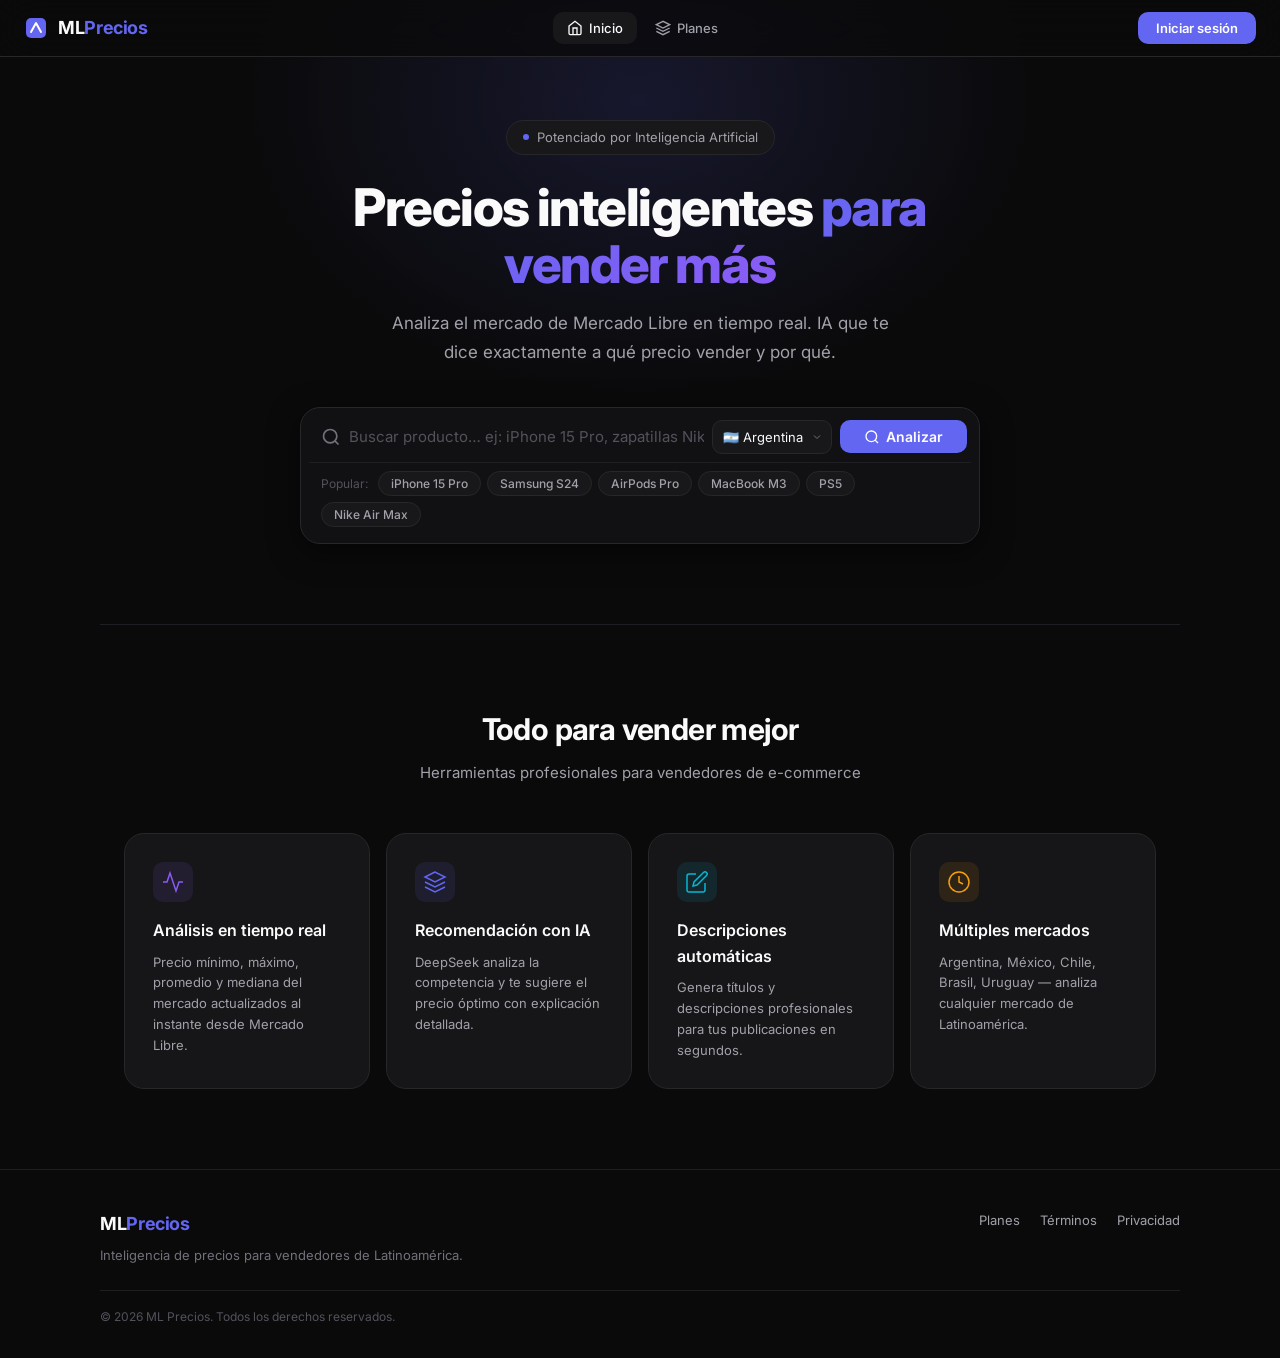
==== index.html @ f0576c96 "feat: copy description button" ====
<!DOCTYPE html>
<html lang="es">
<head>
<meta charset="UTF-8">
<meta name="viewport" content="width=device-width, initial-scale=1.0, viewport-fit=cover">
<meta name="theme-color" content="#6366f1">
<meta name="apple-mobile-web-app-capable" content="yes">
<meta name="apple-mobile-web-app-status-bar-style" content="black-translucent">
<meta name="apple-mobile-web-app-title" content="ML Precios">
<link rel="manifest" href="/manifest.json">
<title>ML Precios — Inteligencia de Precios con IA</title>
<link rel="preconnect" href="https://fonts.googleapis.com">
<link rel="preconnect" href="https://fonts.gstatic.com" crossorigin>
<link href="https://fonts.googleapis.com/css2?family=Inter:wght@300;400;500;600;700;800;900&family=JetBrains+Mono:wght@400;500;600&display=swap" rel="stylesheet">
<link rel="stylesheet" href="style.css?v=1784958420">
</head>
<body>

<!-- ========== NAVIGATION ========== -->
<nav class="nav" id="nav">
  <div class="nav-inner">
    <div class="nav-brand">
      <svg class="brand-icon" width="24" height="24" viewBox="0 0 24 24" fill="none">
        <rect x="2" y="2" width="20" height="20" rx="5" fill="url(#brandGrad)"/>
        <path d="M7 16L12 7L17 16" stroke="white" stroke-width="2" stroke-linecap="round" stroke-linejoin="round"/>
        <defs><linearGradient id="brandGrad" x1="0" y1="0" x2="24" y2="24"><stop stop-color="#6366f1"/><stop offset="1" stop-color="#8b5cf6"/></linearGradient></defs>
      </svg>
      <span class="brand-text">ML<span class="brand-accent">Precios</span></span>
    </div>
    <div class="nav-center">
      <a href="#" class="nav-link active" data-page="home">
        <svg width="16" height="16" viewBox="0 0 24 24" fill="none" stroke="currentColor" stroke-width="2"><path d="M3 9l9-7 9 7v11a2 2 0 0 1-2 2H5a2 2 0 0 1-2-2z"/><polyline points="9 22 9 12 15 12 15 22"/></svg>
        Inicio
      </a>
      <a href="#" class="nav-link" data-page="pricing">
        <svg width="16" height="16" viewBox="0 0 24 24" fill="none" stroke="currentColor" stroke-width="2"><path d="M12 2L2 7l10 5 10-5-10-5z"/><path d="M2 17l10 5 10-5"/><path d="M2 12l10 5 10-5"/></svg>
        Planes
      </a>
      <a href="#" class="nav-link hidden" data-page="admin" id="adminNavLink">
        <svg width="16" height="16" viewBox="0 0 24 24" fill="none" stroke="currentColor" stroke-width="2"><circle cx="12" cy="12" r="3"/><path d="M19.4 15a1.65 1.65 0 0 0 .33 1.82l.06.06a2 2 0 0 1 0 2.83 2 2 0 0 1-2.83 0l-.06-.06a1.65 1.65 0 0 0-1.82-.33 1.65 1.65 0 0 0-1 1.51V21a2 2 0 0 1-4 0v-.09A1.65 1.65 0 0 0 9 19.4a1.65 1.65 0 0 0-1.82.33l-.06.06a2 2 0 0 1-2.83 0 2 2 0 0 1 0-2.83l.06-.06A1.65 1.65 0 0 0 4.68 15a1.65 1.65 0 0 0-1.51-1H3a2 2 0 0 1 0-4h.09A1.65 1.65 0 0 0 4.6 9a1.65 1.65 0 0 0-.33-1.82l-.06-.06a2 2 0 0 1 2.83-2.83l.06.06A1.65 1.65 0 0 0 9 4.68a1.65 1.65 0 0 0 1-1.51V3a2 2 0 0 1 4 0v.09a1.65 1.65 0 0 0 1 1.51 1.65 1.65 0 0 0 1.82-.33l.06-.06a2 2 0 0 1 2.83 2.83l-.06.06A1.65 1.65 0 0 0 19.4 9a1.65 1.65 0 0 0 1.51 1H21a2 2 0 0 1 0 4h-.09a1.65 1.65 0 0 0-1.51 1z"/></svg>
        Admin
      </a>
    </div>
    <div class="nav-right">
      <div class="usage-badge hidden" id="usageBadge">
        <span class="usage-dot"></span>
        <span id="usageLabel">3 búsquedas</span>
      </div>
      <button class="btn btn-ghost hidden" id="userMenuBtn">
        <div class="avatar" id="userAvatar"></div>
        <span id="userName"></span>
        <svg class="chevron" width="12" height="12" viewBox="0 0 24 24" fill="none" stroke="currentColor" stroke-width="2"><polyline points="6 9 12 15 18 9"/></svg>
      </button>
      <div class="dropdown hidden" id="userDropdown">
        <a class="dropdown-item" onclick="showPage('subscription')">
          <svg width="14" height="14" viewBox="0 0 24 24" fill="none" stroke="currentColor" stroke-width="2"><rect x="2" y="7" width="20" height="14" rx="2" ry="2"/><path d="M16 21V5a2 2 0 0 0-2-2h-4a2 2 0 0 0-2 2v16"/></svg>
          Mi suscripción
        </a>
        <a class="dropdown-item" onclick="showPage('history')">
          <svg width="14" height="14" viewBox="0 0 24 24" fill="none" stroke="currentColor" stroke-width="2"><circle cx="12" cy="12" r="10"/><polyline points="12 6 12 12 16 14"/></svg>
          Historial
        </a>
        <div class="dropdown-divider"></div>
        <a class="dropdown-item danger" onclick="logout()">
          <svg width="14" height="14" viewBox="0 0 24 24" fill="none" stroke="currentColor" stroke-width="2"><path d="M9 21H5a2 2 0 0 1-2-2V5a2 2 0 0 1 2-2h4"/><polyline points="16 17 21 12 16 7"/><line x1="21" y1="12" x2="9" y2="12"/></svg>
          Cerrar sesión
        </a>
      </div>
      <button class="btn btn-primary" id="loginBtn">Iniciar sesión</button>
    </div>
  </div>
</nav>

<!-- ========== PAGE: HOME ========== -->
<main class="page active" id="page-home">
  <!-- Hero -->
  <section class="hero">
    <div class="hero-glow"></div>
    <div class="hero-content">
      <div class="hero-badge">
        <span class="badge-dot"></span>
        Potenciado por Inteligencia Artificial
      </div>
      <h1 class="hero-title">
        Precios inteligentes
        <span class="gradient-text">para vender más</span>
      </h1>
      <p class="hero-subtitle">
        Analiza el mercado de Mercado Libre en tiempo real. IA que te dice
        exactamente a qué precio vender y por qué.
      </p>
      <div class="search-panel" id="searchPanel">
        <div class="search-row">
          <svg class="search-prefix" width="20" height="20" viewBox="0 0 24 24" fill="none" stroke="currentColor" stroke-width="2"><circle cx="11" cy="11" r="8"/><path d="m21 21-4.35-4.35"/></svg>
          <input type="text" class="search-input" id="searchInput" placeholder="Buscar producto… ej: iPhone 15 Pro, zapatillas Nike Air" autocomplete="off">
          <select class="site-select" id="siteSelect">
            <option value="MLA">🇦🇷 Argentina</option>
            <option value="MLM">🇲🇽 México</option>
            <option value="MLC">🇨🇱 Chile</option>
            <option value="MLB">🇧🇷 Brasil</option>
            <option value="MLU">🇺🇾 Uruguay</option>
          </select>
          <button class="btn btn-primary btn-search" id="searchBtn">
            <svg width="16" height="16" viewBox="0 0 24 24" fill="none" stroke="currentColor" stroke-width="2"><circle cx="11" cy="11" r="8"/><path d="m21 21-4.35-4.35"/></svg>
            Analizar
          </button>
        </div>
        <div class="search-tags">
          <span class="tags-label">Popular:</span>
          <button class="tag" data-q="iPhone 15 Pro">iPhone 15 Pro</button>
          <button class="tag" data-q="Samsung Galaxy S24">Samsung S24</button>
          <button class="tag" data-q="AirPods Pro 2">AirPods Pro</button>
          <button class="tag" data-q="MacBook Pro M3">MacBook M3</button>
          <button class="tag" data-q="PlayStation 5">PS5</button>
          <button class="tag" data-q="Nike Air Max">Nike Air Max</button>
        </div>
      </div>
    </div>
  </section>

  <!-- Loading State -->
  <section class="results-section hidden" id="loadingSection">
    <div class="loading-container">
      <div class="loading-spinner"></div>
      <p class="loading-text">Analizando el mercado…</p>
      <p class="loading-sub">Buscando productos y calculando precios óptimos</p>
    </div>
  </section>

  <!-- Results -->
  <section class="results-section hidden" id="resultsSection">
    <div class="results-header">
      <h2 class="results-title" id="resultsTitle">Resultados</h2>
      <span class="results-count" id="resultsCount"></span>
    </div>

    <!-- Price Stats -->
    <div class="stats-grid" id="statsGrid"></div>

    <!-- AI Card -->
    <div class="ai-panel hidden" id="aiPanel">
      <div class="ai-panel-header">
        <div class="ai-badge">
          <svg width="18" height="18" viewBox="0 0 24 24" fill="none"><path d="M12 2L2 7l10 5 10-5-10-5zM2 17l10 5 10-5M2 12l10 5 10-5" stroke="currentColor" stroke-width="2" stroke-linecap="round" stroke-linejoin="round"/></svg>
          Análisis de IA
        </div>
        <span class="ai-model">DeepSeek</span>
      </div>
      <div class="ai-panel-body" id="aiBody"></div>
    </div>

    <!-- Products Grid -->
    <div class="products-header">
      <h3>Productos encontrados</h3>
      <span class="products-sub" id="productsSub"></span>
    </div>
    <div class="products-grid" id="productsGrid"></div>

    <!-- Generate Description -->
    <div class="description-card hidden" id="describeCard">
      <div class="desc-header">
        <svg width="18" height="18" viewBox="0 0 24 24" fill="none" stroke="currentColor" stroke-width="2"><path d="M11 4H4a2 2 0 0 0-2 2v14a2 2 0 0 0 2 2h14a2 2 0 0 0 2-2v-7"/><path d="M18.5 2.5a2.121 2.121 0 0 1 3 3L12 15l-4 1 1-4 9.5-9.5z"/></svg>
        <h3>Generar descripción profesional</h3><p style="color:var(--text-tertiary);font-size:12px;margin-top:2px">Descripción lista para copiar y pegar en tu publicación de Mercado Libre. Ahorrá tiempo y vendé más.</p>
      </div>
      <div class="desc-body">
        <input type="text" class="desc-input" id="describeInput" placeholder="Nombre del producto para generar descripción…">
        <button class="btn btn-secondary" id="describeBtn">Generar con IA</button>
      </div>
      <div class="desc-result hidden" id="describeResult"></div><button class="btn btn-ghost copy-desc hidden" id="copyDescBtn" onclick="copyDescription()" style="margin-top:8px">Copiar descripcion</button>
    </div>
  </section>

  <!-- Features -->
  <section class="features" id="featuresSection">
    <div class="section-header">
      <h2>Todo para vender mejor</h2>
      <p>Herramientas profesionales para vendedores de e-commerce</p>
    </div>
    <div class="features-grid">
      <div class="feature-card">
        <div class="feature-icon-wrap purple">
          <svg width="24" height="24" viewBox="0 0 24 24" fill="none" stroke="currentColor" stroke-width="1.5"><polyline points="22 12 18 12 15 21 9 3 6 12 2 12"/></svg>
        </div>
        <h3>Análisis en tiempo real</h3>
        <p>Precio mínimo, máximo, promedio y mediana del mercado actualizados al instante desde Mercado Libre.</p>
      </div>
      <div class="feature-card">
        <div class="feature-icon-wrap indigo">
          <svg width="24" height="24" viewBox="0 0 24 24" fill="none" stroke="currentColor" stroke-width="1.5"><path d="M12 2L2 7l10 5 10-5-10-5zM2 17l10 5 10-5M2 12l10 5 10-5"/></svg>
        </div>
        <h3>Recomendación con IA</h3>
        <p>DeepSeek analiza la competencia y te sugiere el precio óptimo con explicación detallada.</p>
      </div>
      <div class="feature-card">
        <div class="feature-icon-wrap cyan">
          <svg width="24" height="24" viewBox="0 0 24 24" fill="none" stroke="currentColor" stroke-width="1.5"><path d="M11 4H4a2 2 0 0 0-2 2v14a2 2 0 0 0 2 2h14a2 2 0 0 0 2-2v-7"/><path d="M18.5 2.5a2.121 2.121 0 0 1 3 3L12 15l-4 1 1-4 9.5-9.5z"/></svg>
        </div>
        <h3>Descripciones automáticas</h3>
        <p>Genera títulos y descripciones profesionales para tus publicaciones en segundos.</p>
      </div>
      <div class="feature-card">
        <div class="feature-icon-wrap amber">
          <svg width="24" height="24" viewBox="0 0 24 24" fill="none" stroke="currentColor" stroke-width="1.5"><circle cx="12" cy="12" r="10"/><path d="M12 6v6l4 2"/></svg>
        </div>
        <h3>Múltiples mercados</h3>
        <p>Argentina, México, Chile, Brasil, Uruguay — analiza cualquier mercado de Latinoamérica.</p>
      </div>
    </div>
  </section>

  <footer class="footer">
    <div class="footer-inner">
      <div class="footer-brand">
        <span class="brand-text">ML<span class="brand-accent">Precios</span></span>
        <p>Inteligencia de precios para vendedores de Latinoamérica.</p>
      </div>
      <div class="footer-links">
        <a href="#" data-page="pricing">Planes</a>
        <a href="#">Términos</a>
        <a href="#">Privacidad</a>
      </div>
    </div>
    <div class="footer-bottom">
      <p>© 2026 ML Precios. Todos los derechos reservados.</p>
    </div>
  </footer>
</main>

<!-- ========== PAGE: PRICING ========== -->
<main class="page" id="page-pricing">
  <div class="page-hero">
    <h1 class="gradient-text">Planes y precios</h1>
    <p>Elige el plan perfecto para tu negocio. Sin costos ocultos.</p>
  </div>
  <div class="pricing-grid" id="pricingGrid"></div>
</main>

<!-- ========== PAGE: SUBSCRIPTION ========== -->
<main class="page" id="page-subscription">
  <div class="sub-layout" id="subContent">
    <div class="loading-container"><div class="loading-spinner"></div><p>Cargando suscripción…</p></div>
  </div>
</main>

<!-- ========== PAGE: HISTORY ========== -->
<main class="page" id="page-history">
  <div class="page-hero">
    <h1>Historial de pagos</h1>
  </div>
  <div class="history-list" id="historyList">
    <div class="loading-container"><div class="loading-spinner"></div><p>Cargando historial…</p></div>
  </div>
</main>

<!-- ========== PAGE: ADMIN ========== -->
<main class="page" id="page-admin">
  <div class="admin-layout">
    <aside class="admin-sidebar">
      <h3>Administración</h3>
      <a class="admin-tab active" data-admin="dashboard">
        <svg width="16" height="16" viewBox="0 0 24 24" fill="none" stroke="currentColor" stroke-width="2"><rect x="3" y="3" width="7" height="7"/><rect x="14" y="3" width="7" height="7"/><rect x="14" y="14" width="7" height="7"/><rect x="3" y="14" width="7" height="7"/></svg>
        Dashboard
      </a>
      <a class="admin-tab" data-admin="plans">
        <svg width="16" height="16" viewBox="0 0 24 24" fill="none" stroke="currentColor" stroke-width="2"><path d="M12 2L2 7l10 5 10-5-10-5z"/><path d="M2 17l10 5 10-5"/><path d="M2 12l10 5 10-5"/></svg>
        Planes
      </a>
      <a class="admin-tab" data-admin="users">
        <svg width="16" height="16" viewBox="0 0 24 24" fill="none" stroke="currentColor" stroke-width="2"><path d="M17 21v-2a4 4 0 0 0-4-4H5a4 4 0 0 0-4 4v2"/><circle cx="9" cy="7" r="4"/><path d="M23 21v-2a4 4 0 0 0-3-3.87"/><path d="M16 3.13a4 4 0 0 1 0 7.75"/></svg>
        Usuarios
      </a>
      <a class="admin-tab" data-admin="settings">
        <svg width="16" height="16" viewBox="0 0 24 24" fill="none" stroke="currentColor" stroke-width="2"><circle cx="12" cy="12" r="3"/><path d="M19.4 15a1.65 1.65 0 0 0 .33 1.82l.06.06a2 2 0 0 1 0 2.83 2 2 0 0 1-2.83 0l-.06-.06a1.65 1.65 0 0 0-1.82-.33 1.65 1.65 0 0 0-1 1.51V21a2 2 0 0 1-4 0v-.09A1.65 1.65 0 0 0 9 19.4a1.65 1.65 0 0 0-1.82.33l-.06.06a2 2 0 0 1-2.83 0 2 2 0 0 1 0-2.83l.06-.06A1.65 1.65 0 0 0 4.68 15a1.65 1.65 0 0 0-1.51-1H3a2 2 0 0 1 0-4h.09A1.65 1.65 0 0 0 4.6 9a1.65 1.65 0 0 0-.33-1.82l-.06-.06a2 2 0 0 1 2.83-2.83l.06.06A1.65 1.65 0 0 0 9 4.68a1.65 1.65 0 0 0 1-1.51V3a2 2 0 0 1 4 0v.09a1.65 1.65 0 0 0 1 1.51 1.65 1.65 0 0 0 1.82-.33l.06-.06a2 2 0 0 1 2.83 2.83l-.06.06A1.65 1.65 0 0 0 19.4 9a1.65 1.65 0 0 0 1.51 1H21a2 2 0 0 1 0 4h-.09a1.65 1.65 0 0 0-1.51 1z"/></svg>
        Configuración
      </a>
    </aside>
    <div class="admin-main" id="adminMain">
      <div class="loading-container"><div class="loading-spinner"></div><p>Cargando panel…</p></div>
    </div>
  </div>
</main>

<!-- ========== AUTH MODAL ========== -->
<div class="modal-overlay hidden" id="authModal">
  <div class="modal">
    <button class="modal-close" onclick="hideAuth()">
      <svg width="20" height="20" viewBox="0 0 24 24" fill="none" stroke="currentColor" stroke-width="2"><line x1="18" y1="6" x2="6" y2="18"/><line x1="6" y1="6" x2="18" y2="18"/></svg>
    </button>
    <div class="modal-brand">
      <svg width="32" height="32" viewBox="0 0 24 24" fill="none">
        <rect x="2" y="2" width="20" height="20" rx="5" fill="url(#brandGrad)"/>
        <path d="M7 16L12 7L17 16" stroke="white" stroke-width="2" stroke-linecap="round" stroke-linejoin="round"/>
      </svg>
    </div>
    <div class="modal-tabs">
      <button class="modal-tab active" data-tab="login">Iniciar sesión</button>
      <button class="modal-tab" data-tab="register">Crear cuenta</button>
    </div>

    <!-- Login Form -->
    <form class="auth-form active" id="loginForm" onsubmit="event.preventDefault(); doLogin();">
      <div class="field">
        <label>Email</label>
        <input type="email" id="loginEmail" placeholder="tu@email.com" required>
      </div>
      <div class="field">
        <label>Contraseña</label>
        <input type="password" id="loginPass" placeholder="••••••••" required>
      </div>
      <p class="form-error hidden" id="loginError"></p>
      <button type="submit" class="btn btn-primary btn-full">Iniciar sesión</button>
    </form>

    <!-- Register Form -->
    <form class="auth-form" id="registerForm" onsubmit="event.preventDefault(); doRegister();">
      <div class="field">
        <label>Nombre</label>
        <input type="text" id="regName" placeholder="Tu nombre" required>
      </div>
      <div class="field">
        <label>Email</label>
        <input type="email" id="regEmail" placeholder="tu@email.com" required>
      </div>
      <div class="field">
        <label>Contraseña</label>
        <input type="password" id="regPass" placeholder="Mínimo 6 caracteres" required>
      </div>
      <p class="form-error hidden" id="regError"></p>
      <button type="submit" class="btn btn-primary btn-full">Crear cuenta</button>
    </form>
  </div>
</div>

<script src="app.js?v=1784958420"></script>
</body>
</html>
---- style.css ----
/* ═══════════════════════════════════════════════════════════
   ML Precios — Professional SaaS Design System
   Inspired by Stripe / Linear / Vercel
   ═══════════════════════════════════════════════════════════ */

/* ─── Design Tokens ─── */
:root {
  --bg-primary: #0a0a0b;
  --bg-secondary: #111113;
  --bg-tertiary: #18181b;
  --bg-card: #161618;
  --bg-elevated: #1c1c1f;
  --bg-input: #111113;
  --border-primary: #27272a;
  --border-secondary: #1f1f23;
  --border-accent: #3f3f46;
  --text-primary: #fafafa;
  --text-secondary: #a1a1aa;
  --text-tertiary: #71717a;
  --text-muted: #52525b;
  --accent: #6366f1;
  --accent-hover: #818cf8;
  --accent-muted: #3730a3;
  --accent-glow: rgba(99, 102, 241, 0.15);
  --success: #22c55e;
  --warning: #f59e0b;
  --danger: #ef4444;
  --info: #06b6d4;
  --purple: #8b5cf6;
  --cyan: #06b6d4;
  --amber: #f59e0b;
  --radius-sm: 6px;
  --radius-md: 10px;
  --radius-lg: 14px;
  --radius-xl: 20px;
  --shadow-sm: 0 1px 2px rgba(0,0,0,0.5);
  --shadow-md: 0 4px 12px rgba(0,0,0,0.4);
  --shadow-lg: 0 8px 30px rgba(0,0,0,0.5);
  --font-sans: 'Inter', -apple-system, BlinkMacSystemFont, sans-serif;
  --font-mono: 'JetBrains Mono', monospace;
  --transition: 0.2s cubic-bezier(0.4, 0, 0.2, 1);
}

/* ─── Reset & Base ─── */
*, *::before, *::after { box-sizing: border-box; margin: 0; padding: 0; }
html { -webkit-font-smoothing: antialiased; -moz-osx-font-smoothing: grayscale; }
body {
  font-family: var(--font-sans);
  background: var(--bg-primary);
  color: var(--text-primary);
  line-height: 1.6;
  min-height: 100vh;
  overflow-x: hidden;
}
a { color: inherit; text-decoration: none; }
button { font-family: inherit; cursor: pointer; border: none; outline: none; }
input, select { font-family: inherit; outline: none; }
img { max-width: 100%; display: block; }
svg { flex-shrink: 0; }

/* ─── Utility ─── */
.hidden { display: none !important; }
.gradient-text {
  background: linear-gradient(135deg, var(--accent), var(--purple));
  -webkit-background-clip: text;
  -webkit-text-fill-color: transparent;
  background-clip: text;
}

/* ─── Navigation ─── */
.nav {
  position: fixed; top: 0; left: 0; right: 0; z-index: 100;
  background: rgba(10,10,11,0.8);
  backdrop-filter: blur(20px) saturate(180%);
  -webkit-backdrop-filter: blur(20px) saturate(180%);
  border-bottom: 1px solid var(--border-primary);
}
.nav-inner {
  max-width: 1280px; margin: 0 auto;
  display: flex; align-items: center; justify-content: space-between;
  padding: 0 24px; height: 56px;
}
.nav-brand { display: flex; align-items: center; gap: 10px; }
.brand-icon { border-radius: var(--radius-sm); }
.brand-text { font-size: 18px; font-weight: 700; letter-spacing: -0.02em; }
.brand-accent { color: var(--accent); }
.nav-center { display: flex; gap: 4px; }
.nav-link {
  display: flex; align-items: center; gap: 6px;
  padding: 6px 14px; border-radius: var(--radius-md);
  font-size: 13px; font-weight: 500; color: var(--text-secondary);
  transition: all var(--transition);
}
.nav-link:hover { color: var(--text-primary); background: var(--bg-tertiary); }
.nav-link.active { color: var(--text-primary); background: var(--bg-tertiary); }
.nav-right { display: flex; align-items: center; gap: 10px; }

.usage-badge {
  display: flex; align-items: center; gap: 6px;
  padding: 4px 10px; border-radius: 20px;
  background: var(--bg-tertiary); border: 1px solid var(--border-primary);
  font-size: 12px; color: var(--text-secondary);
}
.usage-dot {
  width: 6px; height: 6px; border-radius: 50%;
  background: var(--success); animation: pulse 2s infinite;
}

/* ─── Buttons ─── */
.btn {
  display: inline-flex; align-items: center; gap: 6px;
  padding: 8px 18px; border-radius: var(--radius-md);
  font-size: 13px; font-weight: 600; transition: all var(--transition);
  white-space: nowrap;
}
.btn-primary {
  background: var(--accent); color: white;
  box-shadow: 0 0 0 0 var(--accent-glow);
}
.btn-primary:hover { background: var(--accent-hover); box-shadow: 0 0 0 4px var(--accent-glow); transform: translateY(-1px); }
.btn-primary:active { transform: translateY(0); }
.btn-ghost {
  background: transparent; color: var(--text-secondary);
  border: 1px solid var(--border-primary);
}
.btn-ghost:hover { color: var(--text-primary); border-color: var(--border-accent); background: var(--bg-tertiary); }
.btn-secondary {
  background: var(--bg-tertiary); color: var(--text-primary);
  border: 1px solid var(--border-primary);
}
.btn-secondary:hover { border-color: var(--border-accent); background: var(--bg-elevated); }
.btn-full { width: 100%; justify-content: center; padding: 10px 20px; }
.btn-search { padding: 8px 24px; font-size: 14px; }
.btn-danger { background: var(--danger); color: white; }
.btn-danger:hover { opacity: 0.9; }

/* ─── Avatar ─── */
.avatar {
  width: 28px; height: 28px; border-radius: 50%;
  background: linear-gradient(135deg, var(--accent), var(--purple));
  display: flex; align-items: center; justify-content: center;
  font-size: 12px; font-weight: 700; color: white;
}

/* ─── Dropdown ─── */
.dropdown {
  position: absolute; top: calc(100% + 8px); right: 0;
  min-width: 200px; padding: 6px;
  background: var(--bg-elevated); border: 1px solid var(--border-primary);
  border-radius: var(--radius-lg); box-shadow: var(--shadow-lg);
  z-index: 200; animation: fadeIn 0.15s ease;
}
.dropdown-item {
  display: flex; align-items: center; gap: 8px;
  padding: 8px 12px; border-radius: var(--radius-sm);
  font-size: 13px; color: var(--text-secondary); cursor: pointer;
  transition: all var(--transition);
}
.dropdown-item:hover { background: var(--bg-tertiary); color: var(--text-primary); }
.dropdown-item.danger { color: var(--danger); }
.dropdown-item.danger:hover { background: rgba(239,68,68,0.1); }
.dropdown-divider { height: 1px; background: var(--border-primary); margin: 4px 0; }

/* ─── Hero ─── */
.hero {
  position: relative; padding: 120px 24px 80px;
  text-align: center; overflow: hidden;
}
.hero-glow {
  position: absolute; top: -200px; left: 50%; transform: translateX(-50%);
  width: 800px; height: 600px;
  background: radial-gradient(ellipse at center, var(--accent-glow) 0%, transparent 70%);
  pointer-events: none;
}
.hero-content { position: relative; z-index: 1; max-width: 720px; margin: 0 auto; }
.hero-badge {
  display: inline-flex; align-items: center; gap: 8px;
  padding: 6px 16px; border-radius: 20px;
  background: var(--bg-tertiary); border: 1px solid var(--border-primary);
  font-size: 13px; color: var(--text-secondary); margin-bottom: 24px;
}
.badge-dot {
  width: 6px; height: 6px; border-radius: 50%;
  background: var(--accent); animation: pulse 2s infinite;
}
.hero-title {
  font-size: 52px; font-weight: 800; line-height: 1.1;
  letter-spacing: -0.03em; margin-bottom: 16px;
}
.hero-subtitle {
  font-size: 17px; color: var(--text-secondary);
  max-width: 500px; margin: 0 auto 40px; line-height: 1.7;
}

/* ─── Search Panel ─── */
.search-panel {
  background: var(--bg-secondary);
  border: 1px solid var(--border-primary);
  border-radius: var(--radius-xl);
  padding: 8px; max-width: 680px; margin: 0 auto;
  box-shadow: var(--shadow-lg);
}
.search-row {
  display: flex; align-items: center; gap: 8px;
  padding: 4px;
}
.search-prefix {
  color: var(--text-tertiary); margin-left: 8px; flex-shrink: 0;
}
.search-input {
  flex: 1; background: transparent; border: none;
  color: var(--text-primary); font-size: 15px;
  padding: 6px 0; min-width: 0;
}
.search-input::placeholder { color: var(--text-muted); }
.site-select {
  background: var(--bg-tertiary); border: 1px solid var(--border-primary);
  border-radius: var(--radius-md); color: var(--text-primary);
  font-size: 13px; padding: 8px 10px; cursor: pointer;
  appearance: none; background-image: url("data:image/svg+xml,%3Csvg xmlns='http://www.w3.org/2000/svg' width='12' height='12' viewBox='0 0 24 24' fill='none' stroke='%2371717a' stroke-width='2'%3E%3Cpolyline points='6 9 12 15 18 9'/%3E%3C/svg%3E");
  background-repeat: no-repeat; background-position: right 8px center;
  padding-right: 28px;
}
.search-tags {
  display: flex; align-items: center; gap: 6px; flex-wrap: wrap;
  padding: 8px 12px; border-top: 1px solid var(--border-secondary);
  margin-top: 4px;
}
.tags-label { font-size: 12px; color: var(--text-muted); margin-right: 4px; }
.tag {
  padding: 4px 12px; border-radius: 16px;
  font-size: 12px; font-weight: 500; color: var(--text-secondary);
  background: var(--bg-tertiary); border: 1px solid var(--border-primary);
  transition: all var(--transition);
}
.tag:hover { color: var(--text-primary); border-color: var(--border-accent); background: var(--bg-elevated); }

/* ─── Loading ─── */
.loading-container { text-align: center; padding: 60px 20px; }
.loading-spinner {
  width: 32px; height: 32px; margin: 0 auto 16px;
  border: 3px solid var(--border-primary);
  border-top-color: var(--accent); border-radius: 50%;
  animation: spin 0.8s linear infinite;
}
.loading-text { font-size: 15px; font-weight: 600; margin-bottom: 4px; }
.loading-sub { font-size: 13px; color: var(--text-tertiary); }

/* ─── Results Section ─── */
.results-section {
  max-width: 1080px; margin: 0 auto; padding: 0 24px 80px;
}
.results-header {
  display: flex; align-items: baseline; gap: 12px; margin-bottom: 24px;
}
.results-title { font-size: 22px; font-weight: 700; }
.results-count { font-size: 13px; color: var(--text-tertiary); font-family: var(--font-mono); }

/* ─── Stats Grid ─── */
.stats-grid {
  display: grid; grid-template-columns: repeat(auto-fit, minmax(160px, 1fr));
  gap: 12px; margin-bottom: 24px;
}
.stat-card {
  background: var(--bg-card); border: 1px solid var(--border-primary);
  border-radius: var(--radius-lg); padding: 18px; transition: all var(--transition);
}
.stat-card:hover { border-color: var(--border-accent); transform: translateY(-2px); }
.stat-label { font-size: 12px; color: var(--text-tertiary); font-weight: 500; text-transform: uppercase; letter-spacing: 0.05em; margin-bottom: 6px; }
.stat-value { font-size: 26px; font-weight: 700; font-family: var(--font-mono); letter-spacing: -0.02em; }
.stat-value.positive { color: var(--success); }
.stat-value.neutral { color: var(--accent); }

/* ─── AI Panel ─── */
.ai-panel {
  background: linear-gradient(135deg, rgba(99,102,241,0.08), rgba(139,92,246,0.06));
  border: 1px solid rgba(99,102,241,0.2);
  border-radius: var(--radius-xl); overflow: hidden; margin-bottom: 32px;
}
.ai-panel-header {
  display: flex; align-items: center; justify-content: space-between;
  padding: 16px 20px; border-bottom: 1px solid rgba(99,102,241,0.15);
}
.ai-badge {
  display: flex; align-items: center; gap: 8px;
  font-size: 14px; font-weight: 600; color: var(--accent-hover);
}
.ai-model {
  font-size: 11px; color: var(--text-muted); background: var(--bg-tertiary);
  padding: 2px 8px; border-radius: 10px; font-family: var(--font-mono);
}
.ai-panel-body { padding: 20px; }
.ai-suggested {
  font-size: 36px; font-weight: 800; font-family: var(--font-mono);
  color: var(--accent-hover); margin-bottom: 12px;
}
.ai-reason { font-size: 14px; color: var(--text-secondary); line-height: 1.7; margin-bottom: 16px; }
.ai-meta {
  display: flex; gap: 12px; flex-wrap: wrap;
}
.ai-tag {
  padding: 4px 10px; border-radius: 14px;
  font-size: 12px; font-weight: 500;
  display: flex; align-items: center; gap: 4px;
}
.ai-tag.risk-low { background: rgba(34,197,94,0.1); color: var(--success); }
.ai-tag.risk-medium { background: rgba(245,158,11,0.1); color: var(--warning); }
.ai-tag.risk-high { background: rgba(239,68,68,0.1); color: var(--danger); }
.ai-tag.insight { background: rgba(6,182,212,0.1); color: var(--cyan); }

/* ─── Products Grid ─── */
.products-header {
  display: flex; align-items: baseline; gap: 8px; margin-bottom: 16px;
}
.products-header h3 { font-size: 16px; font-weight: 600; }
.products-sub { font-size: 12px; color: var(--text-tertiary); }
.products-grid {
  display: grid; grid-template-columns: repeat(auto-fill, minmax(280px, 1fr));
  gap: 12px; margin-bottom: 32px;
}
.product-card {
  background: var(--bg-card); border: 1px solid var(--border-primary);
  border-radius: var(--radius-lg); overflow: hidden;
  transition: all var(--transition); cursor: pointer;
}
.product-card:hover { border-color: var(--border-accent); transform: translateY(-2px); box-shadow: var(--shadow-md); }
.product-image {
  width: 100%; height: 160px; object-fit: contain;
  background: var(--bg-tertiary);
}
.product-info { padding: 14px; }
.product-title {
  font-size: 13px; font-weight: 500; line-height: 1.4;
  display: -webkit-box; -webkit-line-clamp: 2; -webkit-box-orient: vertical;
  overflow: hidden; margin-bottom: 8px; color: var(--text-primary);
}
.product-price {
  font-size: 20px; font-weight: 700; font-family: var(--font-mono);
  color: var(--text-primary);
}
.product-meta {
  display: flex; gap: 8px; margin-top: 8px;
  font-size: 11px; color: var(--text-tertiary);
}

/* ─── Description Card ─── */
.description-card {
  background: var(--bg-card); border: 1px solid var(--border-primary);
  border-radius: var(--radius-xl); padding: 24px; margin-top: 8px;
}
.desc-header {
  display: flex; align-items: center; gap: 10px; margin-bottom: 16px;
  color: var(--cyan);
}
.desc-header h3 { font-size: 16px; font-weight: 600; color: var(--text-primary); }
.desc-body { display: flex; gap: 10px; }
.desc-input {
  flex: 1; background: var(--bg-input); border: 1px solid var(--border-primary);
  border-radius: var(--radius-md); color: var(--text-primary);
  padding: 10px 14px; font-size: 14px;
}
.desc-input:focus { border-color: var(--accent); }
.desc-result {
  margin-top: 16px; padding: 16px;
  background: var(--bg-tertiary); border-radius: var(--radius-md);
  font-size: 14px; color: var(--text-secondary); line-height: 1.7;
}

/* ─── Features ─── */
.features {
  max-width: 1080px; margin: 0 auto; padding: 80px 24px;
  border-top: 1px solid var(--border-secondary);
}
.section-header { text-align: center; margin-bottom: 48px; }
.section-header h2 { font-size: 30px; font-weight: 700; letter-spacing: -0.02em; margin-bottom: 8px; }
.section-header p { color: var(--text-secondary); font-size: 15px; }
.features-grid {
  display: grid; grid-template-columns: repeat(auto-fit, minmax(240px, 1fr));
  gap: 16px;
}
.feature-card {
  background: var(--bg-card); border: 1px solid var(--border-primary);
  border-radius: var(--radius-xl); padding: 28px; transition: all var(--transition);
}
.feature-card:hover { border-color: var(--border-accent); transform: translateY(-2px); }
.feature-icon-wrap {
  width: 40px; height: 40px; border-radius: var(--radius-md);
  display: flex; align-items: center; justify-content: center;
  margin-bottom: 16px;
}
.feature-icon-wrap.purple { background: rgba(139,92,246,0.1); color: var(--purple); }
.feature-icon-wrap.indigo { background: rgba(99,102,241,0.1); color: var(--accent); }
.feature-icon-wrap.cyan { background: rgba(6,182,212,0.1); color: var(--cyan); }
.feature-icon-wrap.amber { background: rgba(245,158,11,0.1); color: var(--amber); }
.feature-card h3 { font-size: 16px; font-weight: 600; margin-bottom: 8px; }
.feature-card p { font-size: 13px; color: var(--text-secondary); line-height: 1.6; }

/* ─── Footer ─── */
.footer {
  border-top: 1px solid var(--border-secondary);
  padding: 40px 24px 32px;
}
.footer-inner {
  max-width: 1080px; margin: 0 auto;
  display: flex; justify-content: space-between; align-items: flex-start;
  margin-bottom: 24px;
}
.footer-brand p { font-size: 13px; color: var(--text-tertiary); margin-top: 6px; }
.footer-links { display: flex; gap: 20px; }
.footer-links a { font-size: 13px; color: var(--text-secondary); transition: color var(--transition); }
.footer-links a:hover { color: var(--text-primary); }
.footer-bottom {
  max-width: 1080px; margin: 0 auto;
  padding-top: 16px; border-top: 1px solid var(--border-secondary);
  font-size: 12px; color: var(--text-muted);
}

/* ─── Page Hero ─── */
.page-hero { text-align: center; padding: 100px 24px 60px; }
.page-hero h1 { font-size: 40px; font-weight: 800; letter-spacing: -0.03em; margin-bottom: 12px; }
.page-hero p { color: var(--text-secondary); font-size: 16px; }
.page-header h1 { font-size: 30px; margin-bottom: 6px; }
.page-header p { color: var(--text-secondary); }

/* ─── Pricing ─── */
.pricing-grid {
  display: grid; grid-template-columns: repeat(auto-fit, minmax(300px, 1fr));
  gap: 20px; max-width: 1000px; margin: 0 auto; padding: 0 24px 80px;
}
.pricing-card {
  background: var(--bg-card); border: 1px solid var(--border-primary);
  border-radius: var(--radius-xl); padding: 32px; position: relative;
  transition: all var(--transition);
}
.pricing-card:hover { border-color: var(--border-accent); transform: translateY(-4px); box-shadow: var(--shadow-lg); }
.pricing-card.featured {
  border-color: var(--accent);
  background: linear-gradient(180deg, rgba(99,102,241,0.06), var(--bg-card));
}
.pricing-badge {
  position: absolute; top: -12px; left: 50%; transform: translateX(-50%);
  padding: 4px 16px; border-radius: 12px;
  background: var(--accent); color: white; font-size: 12px; font-weight: 600;
}
.pricing-name { font-size: 14px; font-weight: 600; color: var(--text-secondary); text-transform: uppercase; letter-spacing: 0.05em; margin-bottom: 12px; }
.pricing-price { font-size: 44px; font-weight: 800; letter-spacing: -0.03em; margin-bottom: 4px; font-family: var(--font-mono); }
.pricing-period { font-size: 14px; color: var(--text-tertiary); margin-bottom: 24px; }
.pricing-features { list-style: none; margin-bottom: 28px; }
.pricing-features li {
  display: flex; align-items: center; gap: 10px;
  padding: 8px 0; font-size: 13px; color: var(--text-secondary);
  border-bottom: 1px solid var(--border-secondary);
}
.pricing-features li:last-child { border-bottom: none; }
.pricing-features .check { color: var(--success); font-weight: 700; }
.pricing-cta { width: 100%; padding: 12px; border-radius: var(--radius-md); font-size: 14px; font-weight: 600; }
.pricing-cta.primary { background: var(--accent); color: white; }
.pricing-cta.primary:hover { background: var(--accent-hover); }
.pricing-cta.secondary { background: var(--bg-tertiary); color: var(--text-primary); border: 1px solid var(--border-primary); }
.pricing-cta.secondary:hover { border-color: var(--border-accent); }

/* ─── Subscription ─── */
.sub-layout { max-width: 640px; margin: 0 auto; padding: 100px 24px 80px; }
.sub-card {
  background: var(--bg-card); border: 1px solid var(--border-primary);
  border-radius: var(--radius-xl); padding: 32px;
}
.sub-card h2 { font-size: 22px; font-weight: 700; margin-bottom: 24px; }
.sub-detail { margin-bottom: 16px; }
.sub-detail-label { font-size: 12px; color: var(--text-tertiary); text-transform: uppercase; letter-spacing: 0.05em; margin-bottom: 4px; }
.sub-detail-value { font-size: 16px; font-weight: 600; }

/* ─── History ─── */
.history-list { max-width: 700px; margin: 0 auto; padding: 0 24px 80px; }
.history-item {
  display: flex; justify-content: space-between; align-items: center;
  padding: 16px 20px; background: var(--bg-card);
  border: 1px solid var(--border-primary); border-radius: var(--radius-md);
  margin-bottom: 8px;
}
.history-item-left { font-size: 14px; }
.history-item-amount { font-weight: 700; font-family: var(--font-mono); }
.history-item-date { font-size: 12px; color: var(--text-tertiary); margin-top: 2px; }
.history-empty { text-align: center; padding: 60px; color: var(--text-tertiary); }

/* ─── Admin ─── */
.admin-layout {
  display: flex; max-width: 1080px; margin: 80px auto 0; min-height: calc(100vh - 80px);
}
.admin-sidebar {
  width: 220px; padding: 24px 16px; border-right: 1px solid var(--border-primary);
  flex-shrink: 0;
}
.admin-sidebar h3 { font-size: 13px; color: var(--text-tertiary); text-transform: uppercase; letter-spacing: 0.05em; margin-bottom: 16px; padding: 0 10px; }
.admin-tab {
  display: flex; align-items: center; gap: 10px;
  padding: 10px 14px; border-radius: var(--radius-md);
  font-size: 13px; font-weight: 500; color: var(--text-secondary);
  cursor: pointer; transition: all var(--transition); margin-bottom: 2px;
}
.admin-tab:hover { color: var(--text-primary); background: var(--bg-tertiary); }
.admin-tab.active { color: var(--text-primary); background: var(--bg-tertiary); }
.admin-main { flex: 1; padding: 24px 32px; overflow-x: auto; }

/* ─── Admin Dashboard ─── */
.admin-stats-grid {
  display: grid; grid-template-columns: repeat(auto-fit, minmax(180px, 1fr));
  gap: 12px; margin-bottom: 32px;
}
.admin-stat {
  background: var(--bg-card); border: 1px solid var(--border-primary);
  border-radius: var(--radius-lg); padding: 20px;
}
.admin-stat-label { font-size: 11px; color: var(--text-tertiary); text-transform: uppercase; letter-spacing: 0.05em; margin-bottom: 8px; }
.admin-stat-value { font-size: 28px; font-weight: 700; font-family: var(--font-mono); }

/* ─── Admin Table ─── */
.admin-table {
  width: 100%; border-collapse: collapse;
  font-size: 13px;
}
.admin-table th {
  text-align: left; padding: 10px 14px;
  font-size: 11px; color: var(--text-tertiary); text-transform: uppercase; letter-spacing: 0.05em;
  border-bottom: 1px solid var(--border-primary); font-weight: 600;
}
.admin-table td {
  padding: 12px 14px; border-bottom: 1px solid var(--border-secondary);
  color: var(--text-secondary);
}
.admin-table tr:hover td { background: var(--bg-tertiary); }
.admin-table .mono { font-family: var(--font-mono); font-size: 12px; }

/* ─── Admin Form ─── */
.admin-form {
  background: var(--bg-card); border: 1px solid var(--border-primary);
  border-radius: var(--radius-lg); padding: 24px; margin-bottom: 24px;
}
.admin-form h3 { font-size: 16px; font-weight: 600; margin-bottom: 16px; }
.form-grid { display: grid; grid-template-columns: repeat(auto-fit, minmax(200px, 1fr)); gap: 12px; }
.form-group { display: flex; flex-direction: column; gap: 6px; }
.form-group label { font-size: 12px; color: var(--text-tertiary); font-weight: 500; }
.form-group input, .form-group select, .form-group textarea {
  background: var(--bg-input); border: 1px solid var(--border-primary);
  border-radius: var(--radius-sm); color: var(--text-primary);
  padding: 8px 12px; font-size: 13px;
}
.form-group input:focus, .form-group select:focus, .form-group textarea:focus {
  border-color: var(--accent);
}
.form-toggle {
  display: flex; align-items: center; gap: 8px; font-size: 13px; color: var(--text-secondary);
}
.form-toggle input[type="checkbox"] {
  width: 16px; height: 16px; accent-color: var(--accent);
}

/* ─── Modal ─── */
.modal-overlay {
  position: fixed; inset: 0; z-index: 300;
  background: rgba(0,0,0,0.7); backdrop-filter: blur(8px);
  display: flex; align-items: center; justify-content: center;
  animation: fadeIn 0.2s ease;
}
.modal {
  background: var(--bg-elevated); border: 1px solid var(--border-primary);
  border-radius: var(--radius-xl); padding: 32px; width: 400px; max-width: 90vw;
  position: relative; animation: slideUp 0.25s ease;
  box-shadow: 0 20px 60px rgba(0,0,0,0.6);
}
.modal-close {
  position: absolute; top: 16px; right: 16px;
  width: 32px; height: 32px; border-radius: var(--radius-sm);
  display: flex; align-items: center; justify-content: center;
  background: transparent; color: var(--text-tertiary);
  transition: all var(--transition);
}
.modal-close:hover { background: var(--bg-tertiary); color: var(--text-primary); }
.modal-brand { text-align: center; margin-bottom: 20px; }
.modal-tabs { display: flex; gap: 4px; padding: 4px; background: var(--bg-tertiary); border-radius: var(--radius-md); margin-bottom: 24px; }
.modal-tab {
  flex: 1; padding: 8px; border-radius: var(--radius-sm);
  font-size: 13px; font-weight: 500; color: var(--text-secondary);
  background: transparent; transition: all var(--transition);
}
.modal-tab.active { background: var(--bg-card); color: var(--text-primary); }
.auth-form { display: none; }
.auth-form.active { display: block; }

/* ─── Field ─── */
.field { margin-bottom: 16px; }
.field label {
  display: block; font-size: 12px; font-weight: 500;
  color: var(--text-tertiary); margin-bottom: 6px;
}
.field input {
  width: 100%; padding: 10px 14px;
  background: var(--bg-input); border: 1px solid var(--border-primary);
  border-radius: var(--radius-md); color: var(--text-primary);
  font-size: 14px; transition: border-color var(--transition);
}
.field input:focus { border-color: var(--accent); }
.form-error {
  color: var(--danger); font-size: 12px; margin: -8px 0 12px; padding: 6px 10px;
  background: rgba(239,68,68,0.1); border-radius: var(--radius-sm);
}

/* ─── Animations ─── */
@keyframes fadeIn { from { opacity: 0; } to { opacity: 1; } }
@keyframes slideUp { from { opacity: 0; transform: translateY(16px); } to { opacity: 1; transform: translateY(0); } }
@keyframes pulse { 0%, 100% { opacity: 1; } 50% { opacity: 0.5; } }
@keyframes spin { to { transform: rotate(360deg); } }

/* ─── Pages ─── */
.page { display: none; min-height: 100vh; }
.page.active { display: block; }

/* ─── Responsive ─── */
@media (max-width: 768px) {
  .nav-center { display: none; }
  .hero-title { font-size: 34px; }
  .search-row { flex-wrap: wrap; }
  .site-select { flex: 1; }
  .stats-grid { grid-template-columns: repeat(2, 1fr); }
  .pricing-grid { grid-template-columns: 1fr; }
  .admin-layout { flex-direction: column; }
  .admin-sidebar { width: 100%; border-right: none; border-bottom: 1px solid var(--border-primary); display: flex; overflow-x: auto; padding: 12px; }
  .admin-tab { flex-shrink: 0; }
  .footer-inner { flex-direction: column; gap: 20px; }
}
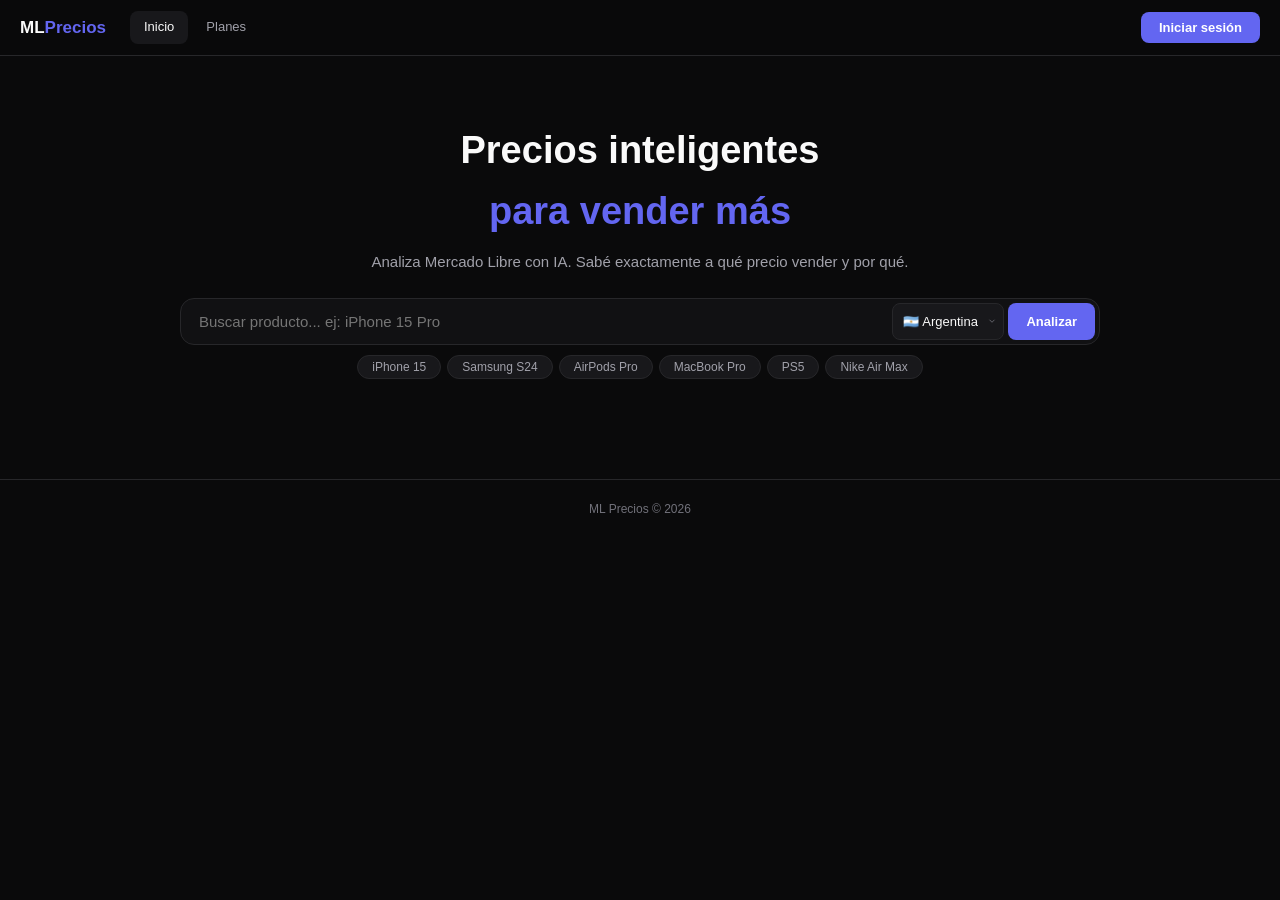
==== commit 25de0965: "rewrite: single-page frontend with all features" ====
--- a/index.html
+++ b/index.html
@@ -2,335 +2,486 @@
 <html lang="es">
 <head>
 <meta charset="UTF-8">
-<meta name="viewport" content="width=device-width, initial-scale=1.0, viewport-fit=cover">
-<meta name="theme-color" content="#6366f1">
-<meta name="apple-mobile-web-app-capable" content="yes">
-<meta name="apple-mobile-web-app-status-bar-style" content="black-translucent">
-<meta name="apple-mobile-web-app-title" content="ML Precios">
-<link rel="manifest" href="/manifest.json">
-<title>ML Precios — Inteligencia de Precios con IA</title>
-<link rel="preconnect" href="https://fonts.googleapis.com">
-<link rel="preconnect" href="https://fonts.gstatic.com" crossorigin>
-<link href="https://fonts.googleapis.com/css2?family=Inter:wght@300;400;500;600;700;800;900&family=JetBrains+Mono:wght@400;500;600&display=swap" rel="stylesheet">
-<link rel="stylesheet" href="style.css?v=1784958420">
+<meta name="viewport" content="width=device-width, initial-scale=1.0">
+<title>ML Precios</title>
+<style>
+:root{--bg:#0a0a0b;--bg2:#111113;--bg3:#18181b;--bg4:#1c1c1f;--bor:#27272a;--t1:#fafafa;--t2:#a1a1aa;--t3:#71717a;--ac:#6366f1;--ac2:#818cf8;--su:#22c55e;--da:#ef4444;--r:8px;--r2:14px}
+*{box-sizing:border-box;margin:0;padding:0}
+body{font-family:Inter,-apple-system,sans-serif;background:var(--bg);color:var(--t1);line-height:1.6;min-height:100vh}
+.hidden{display:none!important}
+.accent{color:var(--ac)}
+
+nav{position:fixed;top:0;left:0;right:0;z-index:100;background:rgba(10,10,11,.85);backdrop-filter:blur(20px);border-bottom:1px solid var(--bor);height:56px;display:flex;align-items:center;padding:0 20px}
+.nav-brand{font-weight:700;font-size:17px;margin-right:24px}
+.nav-links{display:flex;gap:4px;flex:1}
+.nav-links a{color:var(--t2);padding:6px 14px;border-radius:var(--r);font-size:13px;font-weight:500;text-decoration:none;transition:.15s}
+.nav-links a:hover,.nav-links a.active{color:var(--t1);background:var(--bg3)}
+.nav-right{display:flex;align-items:center;gap:10px}
+.btn{display:inline-flex;align-items:center;gap:6px;padding:8px 18px;border-radius:var(--r);font-size:13px;font-weight:600;cursor:pointer;border:none;transition:.15s;text-decoration:none}
+.btn-primary{background:var(--ac);color:#fff}
+.btn-primary:hover{background:var(--ac2)}
+.btn-ghost{background:0;color:var(--t2);border:1px solid var(--bor)}
+.btn-ghost:hover{color:var(--t1);border-color:var(--t3)}
+.btn-sm{padding:5px 12px;font-size:11px}
+
+main{padding-top:80px;max-width:960px;margin:0 auto;padding-left:20px;padding-right:20px}
+.hero{text-align:center;padding:40px 0 20px}
+.hero h1{font-size:38px;font-weight:800;margin-bottom:8px}
+.hero p{color:var(--t2);font-size:15px;margin-bottom:24px}
+
+.search-row{display:flex;position:relative;background:var(--bg2);border:1px solid var(--bor);border-radius:var(--r2);padding:4px;margin-bottom:10px}
+.search-row input{flex:1;background:0;border:0;color:var(--t1);font-size:15px;padding:10px 14px;outline:0}
+.clear-btn{position:absolute;right:170px;top:50%;transform:translateY(-50%);width:22px;height:22px;border-radius:50%;background:var(--bg3);border:1px solid var(--bor);color:var(--t3);font-size:12px;cursor:pointer;display:none;align-items:center;justify-content:center;z-index:2;line-height:1}
+.clear-btn.show{display:flex}
+.clear-btn:hover{color:var(--da);border-color:var(--da)}
+.site-select{background:var(--bg3);border:1px solid var(--bor);border-radius:var(--r);color:var(--t1);font-size:13px;padding:6px 10px;margin-right:4px;cursor:pointer;appearance:none;padding-right:24px;
+  background-image:url("data:image/svg+xml,%3Csvg xmlns='http://www.w3.org/2000/svg' width='10' height='10' viewBox='0 0 24 24' fill='none' stroke='%2371717a' stroke-width='2'%3E%3Cpath d='M6 9l6 6 6-6'%3E%3C/path%3E%3C/svg%3E");
+  background-repeat:no-repeat;background-position:right 6px center}
+.tags{display:flex;gap:6px;flex-wrap:wrap;justify-content:center;margin:8px 0 40px}
+.tag{padding:4px 14px;border-radius:20px;font-size:12px;color:var(--t2);background:var(--bg3);border:1px solid var(--bor);cursor:pointer;transition:.15s}
+.tag:hover{color:var(--t1);border-color:var(--t3)}
+
+.section{margin-bottom:40px}
+.stats-grid{display:grid;grid-template-columns:repeat(auto-fit,minmax(140px,1fr));gap:10px;margin-bottom:20px}
+.stat{background:var(--bg4);border:1px solid var(--bor);border-radius:var(--r2);padding:16px}
+.stat-label{font-size:11px;color:var(--t3);text-transform:uppercase;letter-spacing:.05em}
+.stat-val{font-size:24px;font-weight:700;font-family:monospace;margin-top:4px}
+.stat-val.green{color:var(--su)}.stat-val.accent{color:var(--ac2)}
+
+.ai-panel{background:linear-gradient(135deg,rgba(99,102,241,.06),rgba(139,92,246,.05));border:1px solid rgba(99,102,241,.2);border-radius:var(--r2);padding:20px;margin-bottom:20px}
+.ai-panel h3{color:var(--ac2);margin-bottom:12px;font-size:15px}
+.ai-price{font-size:32px;font-weight:800;font-family:monospace;color:var(--ac2);margin-bottom:8px}
+.ai-reason{font-size:13px;color:var(--t2);line-height:1.6;margin-bottom:10px}
+.ai-tags{display:flex;gap:8px;flex-wrap:wrap}
+.ai-tag{padding:3px 10px;border-radius:12px;font-size:11px;font-weight:500}
+.ai-tag.low{background:rgba(34,197,94,.1);color:var(--su)}
+.ai-tag.med{background:rgba(245,158,11,.1);color:#f59e0b}
+.ai-tag.high{background:rgba(239,68,68,.1);color:var(--da)}
+
+.products-grid{display:grid;grid-template-columns:repeat(auto-fill,minmax(250px,1fr));gap:10px;margin-bottom:20px}
+.product-card{background:var(--bg4);border:1px solid var(--bor);border-radius:var(--r2);overflow:hidden;transition:.15s;cursor:pointer;text-decoration:none;color:inherit;display:block}
+.product-card:hover{border-color:var(--t3);transform:translateY(-2px)}
+.product-img{width:100%;height:140px;object-fit:contain;background:var(--bg3)}
+.product-info{padding:12px}
+.product-title{font-size:13px;line-height:1.4;display:-webkit-box;-webkit-line-clamp:2;-webkit-box-orient:vertical;overflow:hidden;margin-bottom:6px}
+.product-price{font-size:18px;font-weight:700;font-family:monospace}
+
+.desc-section{border-top:1px solid var(--bor);padding-top:20px;margin-bottom:20px}
+.desc-section h3{font-size:15px;margin-bottom:4px}
+.desc-section .hint{font-size:11px;color:var(--t3);margin-bottom:12px}
+.desc-row{display:flex;gap:8px;margin-bottom:12px}
+.desc-row input{flex:1;background:var(--bg2);border:1px solid var(--bor);border-radius:var(--r);color:var(--t1);padding:8px 12px;font-size:13px;outline:0}
+.desc-result{background:var(--bg3);border-radius:var(--r2);padding:16px;font-size:13px;line-height:1.7;color:var(--t2);max-height:400px;overflow-y:auto;white-space:pre-wrap;margin-bottom:8px}
+.copy-row{display:flex;gap:8px;align-items:center}
+
+.modal-overlay{position:fixed;inset:0;z-index:200;background:rgba(0,0,0,.7);backdrop-filter:blur(6px);display:flex;align-items:center;justify-content:center}
+.modal{background:var(--bg4);border:1px solid var(--bor);border-radius:var(--r2);padding:28px;width:380px;max-width:90vw}
+.modal h2{font-size:18px;margin-bottom:16px}
+.field{margin-bottom:14px}
+.field label{display:block;font-size:11px;color:var(--t3);text-transform:uppercase;margin-bottom:4px}
+.field input{width:100%;padding:10px 12px;background:var(--bg2);border:1px solid var(--bor);border-radius:var(--r);color:var(--t1);font-size:13px;outline:0}
+.field input:focus{border-color:var(--ac)}
+.modal-tabs{display:flex;gap:4px;margin-bottom:20px;background:var(--bg3);border-radius:var(--r);padding:3px}
+.modal-tab{flex:1;padding:8px;text-align:center;border-radius:6px;font-size:12px;font-weight:500;color:var(--t2);cursor:pointer;border:0;background:0}
+.modal-tab.active{background:var(--bg4);color:var(--t1)}
+.btn-full{width:100%;justify-content:center;padding:10px}
+.error-msg{color:var(--da);font-size:12px;margin-bottom:10px;display:none}
+
+.pricing-grid{display:grid;grid-template-columns:repeat(auto-fit,minmax(220px,1fr));gap:16px;margin:0 auto 40px}
+.pricing-card{background:var(--bg4);border:1px solid var(--bor);border-radius:var(--r2);padding:28px;position:relative;transition:.15s}
+.pricing-card:hover{border-color:var(--ac);transform:translateY(-3px)}
+.pricing-card .badge{position:absolute;top:-10px;left:50%;transform:translateX(-50%);background:var(--ac);color:#fff;padding:3px 14px;border-radius:10px;font-size:11px;font-weight:600}
+.pricing-name{font-size:12px;color:var(--t3);text-transform:uppercase;letter-spacing:.05em;margin-bottom:8px}
+.pricing-price{font-size:40px;font-weight:800;font-family:monospace;margin-bottom:2px}
+.pricing-period{font-size:12px;color:var(--t3);margin-bottom:20px}
+.pricing-features{list-style:none;margin-bottom:20px}
+.pricing-features li{padding:6px 0;font-size:12px;color:var(--t2);border-bottom:1px solid rgba(255,255,255,.05);display:flex;align-items:center;gap:6px}
+.pricing-features li:before{content:'✓';color:var(--su);font-weight:700}
+
+.admin-grid{display:grid;grid-template-columns:repeat(auto-fit,minmax(150px,1fr));gap:10px;margin-bottom:24px}
+.admin-stat{background:var(--bg4);border:1px solid var(--bor);border-radius:var(--r2);padding:16px}
+.admin-table{width:100%;border-collapse:collapse;font-size:12px}
+.admin-table th{text-align:left;padding:10px 12px;font-size:10px;color:var(--t3);text-transform:uppercase;border-bottom:1px solid var(--bor)}
+.admin-table td{padding:10px 12px;border-bottom:1px solid rgba(255,255,255,.03);color:var(--t2)}
+.admin-table tr:hover td{background:var(--bg3)}
+
+footer{border-top:1px solid var(--bor);padding:20px;text-align:center;font-size:12px;color:var(--t3);margin-top:40px}
+
+@media(max-width:768px){
+  .nav-links{display:none}
+  .hero h1{font-size:28px}
+  .search-row{flex-wrap:wrap}
+  .pricing-grid{grid-template-columns:1fr}
+}
+</style>
 </head>
 <body>
 
-<!-- ========== NAVIGATION ========== -->
-<nav class="nav" id="nav">
-  <div class="nav-inner">
-    <div class="nav-brand">
-      <svg class="brand-icon" width="24" height="24" viewBox="0 0 24 24" fill="none">
-        <rect x="2" y="2" width="20" height="20" rx="5" fill="url(#brandGrad)"/>
-        <path d="M7 16L12 7L17 16" stroke="white" stroke-width="2" stroke-linecap="round" stroke-linejoin="round"/>
-        <defs><linearGradient id="brandGrad" x1="0" y1="0" x2="24" y2="24"><stop stop-color="#6366f1"/><stop offset="1" stop-color="#8b5cf6"/></linearGradient></defs>
-      </svg>
-      <span class="brand-text">ML<span class="brand-accent">Precios</span></span>
-    </div>
-    <div class="nav-center">
-      <a href="#" class="nav-link active" data-page="home">
-        <svg width="16" height="16" viewBox="0 0 24 24" fill="none" stroke="currentColor" stroke-width="2"><path d="M3 9l9-7 9 7v11a2 2 0 0 1-2 2H5a2 2 0 0 1-2-2z"/><polyline points="9 22 9 12 15 12 15 22"/></svg>
-        Inicio
-      </a>
-      <a href="#" class="nav-link" data-page="pricing">
-        <svg width="16" height="16" viewBox="0 0 24 24" fill="none" stroke="currentColor" stroke-width="2"><path d="M12 2L2 7l10 5 10-5-10-5z"/><path d="M2 17l10 5 10-5"/><path d="M2 12l10 5 10-5"/></svg>
-        Planes
-      </a>
-      <a href="#" class="nav-link hidden" data-page="admin" id="adminNavLink">
-        <svg width="16" height="16" viewBox="0 0 24 24" fill="none" stroke="currentColor" stroke-width="2"><circle cx="12" cy="12" r="3"/><path d="M19.4 15a1.65 1.65 0 0 0 .33 1.82l.06.06a2 2 0 0 1 0 2.83 2 2 0 0 1-2.83 0l-.06-.06a1.65 1.65 0 0 0-1.82-.33 1.65 1.65 0 0 0-1 1.51V21a2 2 0 0 1-4 0v-.09A1.65 1.65 0 0 0 9 19.4a1.65 1.65 0 0 0-1.82.33l-.06.06a2 2 0 0 1-2.83 0 2 2 0 0 1 0-2.83l.06-.06A1.65 1.65 0 0 0 4.68 15a1.65 1.65 0 0 0-1.51-1H3a2 2 0 0 1 0-4h.09A1.65 1.65 0 0 0 4.6 9a1.65 1.65 0 0 0-.33-1.82l-.06-.06a2 2 0 0 1 2.83-2.83l.06.06A1.65 1.65 0 0 0 9 4.68a1.65 1.65 0 0 0 1-1.51V3a2 2 0 0 1 4 0v.09a1.65 1.65 0 0 0 1 1.51 1.65 1.65 0 0 0 1.82-.33l.06-.06a2 2 0 0 1 2.83 2.83l-.06.06A1.65 1.65 0 0 0 19.4 9a1.65 1.65 0 0 0 1.51 1H21a2 2 0 0 1 0 4h-.09a1.65 1.65 0 0 0-1.51 1z"/></svg>
-        Admin
-      </a>
-    </div>
-    <div class="nav-right">
-      <div class="usage-badge hidden" id="usageBadge">
-        <span class="usage-dot"></span>
-        <span id="usageLabel">3 búsquedas</span>
-      </div>
-      <button class="btn btn-ghost hidden" id="userMenuBtn">
-        <div class="avatar" id="userAvatar"></div>
-        <span id="userName"></span>
-        <svg class="chevron" width="12" height="12" viewBox="0 0 24 24" fill="none" stroke="currentColor" stroke-width="2"><polyline points="6 9 12 15 18 9"/></svg>
-      </button>
-      <div class="dropdown hidden" id="userDropdown">
-        <a class="dropdown-item" onclick="showPage('subscription')">
-          <svg width="14" height="14" viewBox="0 0 24 24" fill="none" stroke="currentColor" stroke-width="2"><rect x="2" y="7" width="20" height="14" rx="2" ry="2"/><path d="M16 21V5a2 2 0 0 0-2-2h-4a2 2 0 0 0-2 2v16"/></svg>
-          Mi suscripción
-        </a>
-        <a class="dropdown-item" onclick="showPage('history')">
-          <svg width="14" height="14" viewBox="0 0 24 24" fill="none" stroke="currentColor" stroke-width="2"><circle cx="12" cy="12" r="10"/><polyline points="12 6 12 12 16 14"/></svg>
-          Historial
-        </a>
-        <div class="dropdown-divider"></div>
-        <a class="dropdown-item danger" onclick="logout()">
-          <svg width="14" height="14" viewBox="0 0 24 24" fill="none" stroke="currentColor" stroke-width="2"><path d="M9 21H5a2 2 0 0 1-2-2V5a2 2 0 0 1 2-2h4"/><polyline points="16 17 21 12 16 7"/><line x1="21" y1="12" x2="9" y2="12"/></svg>
-          Cerrar sesión
-        </a>
-      </div>
-      <button class="btn btn-primary" id="loginBtn">Iniciar sesión</button>
+<nav>
+  <div class="nav-brand">ML<span class="accent">Precios</span></div>
+  <div class="nav-links">
+    <a href="#" class="active" onclick="page('home')">Inicio</a>
+    <a href="#" onclick="page('pricing')">Planes</a>
+    <a href="#" class="admin-link hidden" onclick="page('admin')">Admin</a>
+  </div>
+  <div class="nav-right">
+    <span id="usageBadge" class="hidden" style="font-size:11px;color:var(--t3);background:var(--bg3);padding:3px 10px;border-radius:12px"></span>
+    <button class="btn btn-primary" id="loginBtn" onclick="showAuth()">Iniciar sesión</button>
+    <div id="userMenu" class="hidden" style="display:flex;align-items:center;gap:8px">
+      <span id="userName" style="font-size:13px"></span>
+      <button class="btn btn-ghost btn-sm" onclick="logout()">Salir</button>
     </div>
   </div>
 </nav>
 
-<!-- ========== PAGE: HOME ========== -->
-<main class="page active" id="page-home">
-  <!-- Hero -->
-  <section class="hero">
-    <div class="hero-glow"></div>
-    <div class="hero-content">
-      <div class="hero-badge">
-        <span class="badge-dot"></span>
-        Potenciado por Inteligencia Artificial
-      </div>
-      <h1 class="hero-title">
-        Precios inteligentes
-        <span class="gradient-text">para vender más</span>
-      </h1>
-      <p class="hero-subtitle">
-        Analiza el mercado de Mercado Libre en tiempo real. IA que te dice
-        exactamente a qué precio vender y por qué.
-      </p>
-      <div class="search-panel" id="searchPanel">
-        <div class="search-row">
-          <svg class="search-prefix" width="20" height="20" viewBox="0 0 24 24" fill="none" stroke="currentColor" stroke-width="2"><circle cx="11" cy="11" r="8"/><path d="m21 21-4.35-4.35"/></svg>
-          <input type="text" class="search-input" id="searchInput" placeholder="Buscar producto… ej: iPhone 15 Pro, zapatillas Nike Air" autocomplete="off">
-          <select class="site-select" id="siteSelect">
-            <option value="MLA">🇦🇷 Argentina</option>
-            <option value="MLM">🇲🇽 México</option>
-            <option value="MLC">🇨🇱 Chile</option>
-            <option value="MLB">🇧🇷 Brasil</option>
-            <option value="MLU">🇺🇾 Uruguay</option>
-          </select>
-          <button class="btn btn-primary btn-search" id="searchBtn">
-            <svg width="16" height="16" viewBox="0 0 24 24" fill="none" stroke="currentColor" stroke-width="2"><circle cx="11" cy="11" r="8"/><path d="m21 21-4.35-4.35"/></svg>
-            Analizar
-          </button>
-        </div>
-        <div class="search-tags">
-          <span class="tags-label">Popular:</span>
-          <button class="tag" data-q="iPhone 15 Pro">iPhone 15 Pro</button>
-          <button class="tag" data-q="Samsung Galaxy S24">Samsung S24</button>
-          <button class="tag" data-q="AirPods Pro 2">AirPods Pro</button>
-          <button class="tag" data-q="MacBook Pro M3">MacBook M3</button>
-          <button class="tag" data-q="PlayStation 5">PS5</button>
-          <button class="tag" data-q="Nike Air Max">Nike Air Max</button>
-        </div>
-      </div>
-    </div>
-  </section>
-
-  <!-- Loading State -->
-  <section class="results-section hidden" id="loadingSection">
-    <div class="loading-container">
-      <div class="loading-spinner"></div>
-      <p class="loading-text">Analizando el mercado…</p>
-      <p class="loading-sub">Buscando productos y calculando precios óptimos</p>
-    </div>
-  </section>
-
-  <!-- Results -->
-  <section class="results-section hidden" id="resultsSection">
-    <div class="results-header">
-      <h2 class="results-title" id="resultsTitle">Resultados</h2>
-      <span class="results-count" id="resultsCount"></span>
-    </div>
-
-    <!-- Price Stats -->
-    <div class="stats-grid" id="statsGrid"></div>
-
-    <!-- AI Card -->
-    <div class="ai-panel hidden" id="aiPanel">
-      <div class="ai-panel-header">
-        <div class="ai-badge">
-          <svg width="18" height="18" viewBox="0 0 24 24" fill="none"><path d="M12 2L2 7l10 5 10-5-10-5zM2 17l10 5 10-5M2 12l10 5 10-5" stroke="currentColor" stroke-width="2" stroke-linecap="round" stroke-linejoin="round"/></svg>
-          Análisis de IA
-        </div>
-        <span class="ai-model">DeepSeek</span>
-      </div>
-      <div class="ai-panel-body" id="aiBody"></div>
-    </div>
-
-    <!-- Products Grid -->
-    <div class="products-header">
-      <h3>Productos encontrados</h3>
-      <span class="products-sub" id="productsSub"></span>
-    </div>
-    <div class="products-grid" id="productsGrid"></div>
-
-    <!-- Generate Description -->
-    <div class="description-card hidden" id="describeCard">
-      <div class="desc-header">
-        <svg width="18" height="18" viewBox="0 0 24 24" fill="none" stroke="currentColor" stroke-width="2"><path d="M11 4H4a2 2 0 0 0-2 2v14a2 2 0 0 0 2 2h14a2 2 0 0 0 2-2v-7"/><path d="M18.5 2.5a2.121 2.121 0 0 1 3 3L12 15l-4 1 1-4 9.5-9.5z"/></svg>
-        <h3>Generar descripción profesional</h3><p style="color:var(--text-tertiary);font-size:12px;margin-top:2px">Descripción lista para copiar y pegar en tu publicación de Mercado Libre. Ahorrá tiempo y vendé más.</p>
-      </div>
-      <div class="desc-body">
-        <input type="text" class="desc-input" id="describeInput" placeholder="Nombre del producto para generar descripción…">
-        <button class="btn btn-secondary" id="describeBtn">Generar con IA</button>
-      </div>
-      <div class="desc-result hidden" id="describeResult"></div><button class="btn btn-ghost copy-desc hidden" id="copyDescBtn" onclick="copyDescription()" style="margin-top:8px">Copiar descripcion</button>
-    </div>
-  </section>
-
-  <!-- Features -->
-  <section class="features" id="featuresSection">
-    <div class="section-header">
-      <h2>Todo para vender mejor</h2>
-      <p>Herramientas profesionales para vendedores de e-commerce</p>
-    </div>
-    <div class="features-grid">
-      <div class="feature-card">
-        <div class="feature-icon-wrap purple">
-          <svg width="24" height="24" viewBox="0 0 24 24" fill="none" stroke="currentColor" stroke-width="1.5"><polyline points="22 12 18 12 15 21 9 3 6 12 2 12"/></svg>
-        </div>
-        <h3>Análisis en tiempo real</h3>
-        <p>Precio mínimo, máximo, promedio y mediana del mercado actualizados al instante desde Mercado Libre.</p>
-      </div>
-      <div class="feature-card">
-        <div class="feature-icon-wrap indigo">
-          <svg width="24" height="24" viewBox="0 0 24 24" fill="none" stroke="currentColor" stroke-width="1.5"><path d="M12 2L2 7l10 5 10-5-10-5zM2 17l10 5 10-5M2 12l10 5 10-5"/></svg>
-        </div>
-        <h3>Recomendación con IA</h3>
-        <p>DeepSeek analiza la competencia y te sugiere el precio óptimo con explicación detallada.</p>
-      </div>
-      <div class="feature-card">
-        <div class="feature-icon-wrap cyan">
-          <svg width="24" height="24" viewBox="0 0 24 24" fill="none" stroke="currentColor" stroke-width="1.5"><path d="M11 4H4a2 2 0 0 0-2 2v14a2 2 0 0 0 2 2h14a2 2 0 0 0 2-2v-7"/><path d="M18.5 2.5a2.121 2.121 0 0 1 3 3L12 15l-4 1 1-4 9.5-9.5z"/></svg>
-        </div>
-        <h3>Descripciones automáticas</h3>
-        <p>Genera títulos y descripciones profesionales para tus publicaciones en segundos.</p>
-      </div>
-      <div class="feature-card">
-        <div class="feature-icon-wrap amber">
-          <svg width="24" height="24" viewBox="0 0 24 24" fill="none" stroke="currentColor" stroke-width="1.5"><circle cx="12" cy="12" r="10"/><path d="M12 6v6l4 2"/></svg>
-        </div>
-        <h3>Múltiples mercados</h3>
-        <p>Argentina, México, Chile, Brasil, Uruguay — analiza cualquier mercado de Latinoamérica.</p>
-      </div>
-    </div>
-  </section>
-
-  <footer class="footer">
-    <div class="footer-inner">
-      <div class="footer-brand">
-        <span class="brand-text">ML<span class="brand-accent">Precios</span></span>
-        <p>Inteligencia de precios para vendedores de Latinoamérica.</p>
-      </div>
-      <div class="footer-links">
-        <a href="#" data-page="pricing">Planes</a>
-        <a href="#">Términos</a>
-        <a href="#">Privacidad</a>
-      </div>
-    </div>
-    <div class="footer-bottom">
-      <p>© 2026 ML Precios. Todos los derechos reservados.</p>
-    </div>
-  </footer>
+<main id="page-home">
+  <div class="hero">
+    <h1>Precios inteligentes<br><span class="accent">para vender más</span></h1>
+    <p>Analiza Mercado Libre con IA. Sabé exactamente a qué precio vender y por qué.</p>
+    <div class="search-row">
+      <button class="clear-btn" id="clearBtn" onclick="clearSearch()">✕</button>
+      <input id="searchInput" placeholder="Buscar producto... ej: iPhone 15 Pro" autocomplete="off" oninput="toggleClear()">
+      <select class="site-select" id="siteSelect">
+        <option value="MLA">🇦🇷 Argentina</option>
+        <option value="MLM">🇲🇽 México</option>
+        <option value="MLC">🇨🇱 Chile</option>
+        <option value="MLB">🇧🇷 Brasil</option>
+      </select>
+      <button class="btn btn-primary" onclick="doSearch()">Analizar</button>
+    </div>
+    <div class="tags">
+      <button class="tag" onclick="quickSearch('iPhone 15')">iPhone 15</button>
+      <button class="tag" onclick="quickSearch('Samsung S24')">Samsung S24</button>
+      <button class="tag" onclick="quickSearch('AirPods Pro')">AirPods Pro</button>
+      <button class="tag" onclick="quickSearch('MacBook Pro')">MacBook Pro</button>
+      <button class="tag" onclick="quickSearch('PlayStation 5')">PS5</button>
+      <button class="tag" onclick="quickSearch('Nike Air Max')">Nike Air Max</button>
+    </div>
+  </div>
+
+  <div id="results" class="hidden"></div>
+  <div id="loading" class="hidden" style="text-align:center;padding:40px"><div id="loadSpinner" style="width:28px;height:28px;border:3px solid var(--bor);border-top-color:var(--ac);border-radius:50%;margin:0 auto 12px;animation:spin .8s linear infinite"></div><p style="color:var(--t3)">Analizando...</p></div>
 </main>
 
-<!-- ========== PAGE: PRICING ========== -->
-<main class="page" id="page-pricing">
-  <div class="page-hero">
-    <h1 class="gradient-text">Planes y precios</h1>
-    <p>Elige el plan perfecto para tu negocio. Sin costos ocultos.</p>
-  </div>
+<main id="page-pricing" class="hidden" style="padding-top:20px">
+  <h2 style="text-align:center;font-size:28px;margin-bottom:8px">Planes y precios</h2>
+  <p style="text-align:center;color:var(--t2);margin-bottom:30px">Elige el plan perfecto para tu negocio</p>
   <div class="pricing-grid" id="pricingGrid"></div>
 </main>
 
-<!-- ========== PAGE: SUBSCRIPTION ========== -->
-<main class="page" id="page-subscription">
-  <div class="sub-layout" id="subContent">
-    <div class="loading-container"><div class="loading-spinner"></div><p>Cargando suscripción…</p></div>
-  </div>
+<main id="page-admin" class="hidden" style="padding-top:20px">
+  <h2 style="margin-bottom:20px">Dashboard</h2>
+  <div class="admin-grid" id="adminStats"></div>
+  <h3 style="margin-bottom:12px">Usuarios</h3>
+  <div id="adminUsers"></div>
 </main>
 
-<!-- ========== PAGE: HISTORY ========== -->
-<main class="page" id="page-history">
-  <div class="page-hero">
-    <h1>Historial de pagos</h1>
-  </div>
-  <div class="history-list" id="historyList">
-    <div class="loading-container"><div class="loading-spinner"></div><p>Cargando historial…</p></div>
-  </div>
-</main>
-
-<!-- ========== PAGE: ADMIN ========== -->
-<main class="page" id="page-admin">
-  <div class="admin-layout">
-    <aside class="admin-sidebar">
-      <h3>Administración</h3>
-      <a class="admin-tab active" data-admin="dashboard">
-        <svg width="16" height="16" viewBox="0 0 24 24" fill="none" stroke="currentColor" stroke-width="2"><rect x="3" y="3" width="7" height="7"/><rect x="14" y="3" width="7" height="7"/><rect x="14" y="14" width="7" height="7"/><rect x="3" y="14" width="7" height="7"/></svg>
-        Dashboard
-      </a>
-      <a class="admin-tab" data-admin="plans">
-        <svg width="16" height="16" viewBox="0 0 24 24" fill="none" stroke="currentColor" stroke-width="2"><path d="M12 2L2 7l10 5 10-5-10-5z"/><path d="M2 17l10 5 10-5"/><path d="M2 12l10 5 10-5"/></svg>
-        Planes
-      </a>
-      <a class="admin-tab" data-admin="users">
-        <svg width="16" height="16" viewBox="0 0 24 24" fill="none" stroke="currentColor" stroke-width="2"><path d="M17 21v-2a4 4 0 0 0-4-4H5a4 4 0 0 0-4 4v2"/><circle cx="9" cy="7" r="4"/><path d="M23 21v-2a4 4 0 0 0-3-3.87"/><path d="M16 3.13a4 4 0 0 1 0 7.75"/></svg>
-        Usuarios
-      </a>
-      <a class="admin-tab" data-admin="settings">
-        <svg width="16" height="16" viewBox="0 0 24 24" fill="none" stroke="currentColor" stroke-width="2"><circle cx="12" cy="12" r="3"/><path d="M19.4 15a1.65 1.65 0 0 0 .33 1.82l.06.06a2 2 0 0 1 0 2.83 2 2 0 0 1-2.83 0l-.06-.06a1.65 1.65 0 0 0-1.82-.33 1.65 1.65 0 0 0-1 1.51V21a2 2 0 0 1-4 0v-.09A1.65 1.65 0 0 0 9 19.4a1.65 1.65 0 0 0-1.82.33l-.06.06a2 2 0 0 1-2.83 0 2 2 0 0 1 0-2.83l.06-.06A1.65 1.65 0 0 0 4.68 15a1.65 1.65 0 0 0-1.51-1H3a2 2 0 0 1 0-4h.09A1.65 1.65 0 0 0 4.6 9a1.65 1.65 0 0 0-.33-1.82l-.06-.06a2 2 0 0 1 2.83-2.83l.06.06A1.65 1.65 0 0 0 9 4.68a1.65 1.65 0 0 0 1-1.51V3a2 2 0 0 1 4 0v.09a1.65 1.65 0 0 0 1 1.51 1.65 1.65 0 0 0 1.82-.33l.06-.06a2 2 0 0 1 2.83 2.83l-.06.06A1.65 1.65 0 0 0 19.4 9a1.65 1.65 0 0 0 1.51 1H21a2 2 0 0 1 0 4h-.09a1.65 1.65 0 0 0-1.51 1z"/></svg>
-        Configuración
-      </a>
-    </aside>
-    <div class="admin-main" id="adminMain">
-      <div class="loading-container"><div class="loading-spinner"></div><p>Cargando panel…</p></div>
-    </div>
-  </div>
-</main>
-
-<!-- ========== AUTH MODAL ========== -->
-<div class="modal-overlay hidden" id="authModal">
+<footer>ML Precios © 2026</footer>
+
+<div class="modal-overlay hidden" id="authModal" onclick="if(event.target===this)hideAuth()">
   <div class="modal">
-    <button class="modal-close" onclick="hideAuth()">
-      <svg width="20" height="20" viewBox="0 0 24 24" fill="none" stroke="currentColor" stroke-width="2"><line x1="18" y1="6" x2="6" y2="18"/><line x1="6" y1="6" x2="18" y2="18"/></svg>
-    </button>
-    <div class="modal-brand">
-      <svg width="32" height="32" viewBox="0 0 24 24" fill="none">
-        <rect x="2" y="2" width="20" height="20" rx="5" fill="url(#brandGrad)"/>
-        <path d="M7 16L12 7L17 16" stroke="white" stroke-width="2" stroke-linecap="round" stroke-linejoin="round"/>
-      </svg>
-    </div>
     <div class="modal-tabs">
-      <button class="modal-tab active" data-tab="login">Iniciar sesión</button>
-      <button class="modal-tab" data-tab="register">Crear cuenta</button>
-    </div>
-
-    <!-- Login Form -->
-    <form class="auth-form active" id="loginForm" onsubmit="event.preventDefault(); doLogin();">
-      <div class="field">
-        <label>Email</label>
-        <input type="email" id="loginEmail" placeholder="tu@email.com" required>
-      </div>
-      <div class="field">
-        <label>Contraseña</label>
-        <input type="password" id="loginPass" placeholder="••••••••" required>
-      </div>
-      <p class="form-error hidden" id="loginError"></p>
-      <button type="submit" class="btn btn-primary btn-full">Iniciar sesión</button>
-    </form>
-
-    <!-- Register Form -->
-    <form class="auth-form" id="registerForm" onsubmit="event.preventDefault(); doRegister();">
-      <div class="field">
-        <label>Nombre</label>
-        <input type="text" id="regName" placeholder="Tu nombre" required>
-      </div>
-      <div class="field">
-        <label>Email</label>
-        <input type="email" id="regEmail" placeholder="tu@email.com" required>
-      </div>
-      <div class="field">
-        <label>Contraseña</label>
-        <input type="password" id="regPass" placeholder="Mínimo 6 caracteres" required>
-      </div>
-      <p class="form-error hidden" id="regError"></p>
-      <button type="submit" class="btn btn-primary btn-full">Crear cuenta</button>
-    </form>
+      <button class="modal-tab active" onclick="switchTab('login')">Iniciar sesión</button>
+      <button class="modal-tab" onclick="switchTab('register')">Crear cuenta</button>
+    </div>
+    <div id="loginTab">
+      <div class="field"><label>Email</label><input id="loginEmail" placeholder="tu@email.com"></div>
+      <div class="field"><label>Contraseña</label><input type="password" id="loginPass" placeholder="••••••••"></div>
+      <div class="error-msg" id="loginError"></div>
+      <button class="btn btn-primary btn-full" onclick="doLogin()">Iniciar sesión</button>
+    </div>
+    <div id="registerTab" class="hidden">
+      <div class="field"><label>Nombre</label><input id="regName" placeholder="Tu nombre"></div>
+      <div class="field"><label>Email</label><input id="regEmail" placeholder="tu@email.com"></div>
+      <div class="field"><label>Contraseña</label><input type="password" id="regPass" placeholder="••••••••"></div>
+      <div class="error-msg" id="regError"></div>
+      <button class="btn btn-primary btn-full" onclick="doRegister()">Crear cuenta</button>
+    </div>
   </div>
 </div>
 
-<script src="app.js?v=1784958420"></script>
+<div class="modal-overlay hidden" id="upgradeModal" onclick="if(event.target===this)hideUpgrade()">
+  <div class="modal" style="text-align:center">
+    <div style="font-size:40px;margin-bottom:8px">🚀</div>
+    <h2>Límite alcanzado</h2>
+    <p id="upgradeMsg" style="color:var(--t2);margin-bottom:16px"></p>
+    <button class="btn btn-primary btn-full" onclick="page('pricing');hideUpgrade()">Ver planes</button>
+    <button class="btn btn-ghost btn-full" style="margin-top:8px" onclick="showAuth();hideUpgrade()">Iniciar sesión</button>
+  </div>
+</div>
+
+<script>
+// ══════════════ API ══════════════
+const API = '/api';
+const AUTH = {};
+try{ AUTH.token = localStorage.getItem('ml_token')||''; AUTH.user = null; }catch(e){}
+
+async function api(method, path, body){
+  const opts = {method, headers:{'Content-Type':'application/json'}};
+  if(AUTH.token) opts.headers['Authorization'] = 'Bearer '+AUTH.token;
+  if(body) opts.body = JSON.stringify(body);
+  try{
+    const res = await fetch(API+path, opts);
+    const json = await res.json();
+    if(res.status===401){ AUTH.token=''; AUTH.user=null; localStorage.removeItem('ml_token'); updateNav(); }
+    return Array.isArray(json)?json:{ok:res.ok,status:res.status,...json};
+  }catch(e){ return {ok:false,error:'Error de conexión'}; }
+}
+
+// ══════════════ NAV ══════════════
+async function updateNav(){
+  if(AUTH.user){
+    document.getElementById('loginBtn').classList.add('hidden');
+    document.getElementById('userMenu').classList.remove('hidden');
+    document.getElementById('userName').textContent = AUTH.user.name || AUTH.user.email;
+    if(AUTH.user.role==='admin') document.querySelector('.admin-link').classList.remove('hidden');
+    loadUsageBadge();
+  } else {
+    document.getElementById('loginBtn').classList.remove('hidden');
+    document.getElementById('userMenu').classList.add('hidden');
+    document.querySelector('.admin-link').classList.add('hidden');
+    document.getElementById('usageBadge').classList.add('hidden');
+  }
+}
+async function loadUsageBadge(){
+  const d = await api('GET','/subscription');
+  if(d.remaining!==undefined){ 
+    const b = document.getElementById('usageBadge');
+    b.textContent = d.message || ('Quedan '+d.remaining);
+    b.classList.remove('hidden');
+  }
+}
+async function loadUser(){
+  const d = await api('GET','/auth/me');
+  if(d.user){ AUTH.user = d.user; AUTH.token = localStorage.getItem('ml_token'); }
+  updateNav();
+}
+
+// ══════════════ AUTH ══════════════
+function showAuth(){ document.getElementById('authModal').classList.remove('hidden'); }
+function hideAuth(){ document.getElementById('authModal').classList.add('hidden'); }
+function switchTab(t){
+  document.querySelectorAll('.modal-tab').forEach(b=>b.classList.remove('active'));
+  event.target.classList.add('active');
+  document.getElementById('loginTab').classList.toggle('hidden',t!=='login');
+  document.getElementById('registerTab').classList.toggle('hidden',t!=='register');
+}
+async function doLogin(){
+  const r = await api('POST','/auth/login',{email:document.getElementById('loginEmail').value,password:document.getElementById('loginPass').value});
+  if(r.error){ document.getElementById('loginError').style.display='block'; document.getElementById('loginError').textContent=r.error||r.detail; return; }
+  AUTH.token = r.token; AUTH.user = r.user; localStorage.setItem('ml_token',r.token);
+  hideAuth(); updateNav(); page('home');
+}
+async function doRegister(){
+  const r = await api('POST','/auth/register',{name:document.getElementById('regName').value,email:document.getElementById('regEmail').value,password:document.getElementById('regPass').value});
+  if(r.error){ document.getElementById('regError').style.display='block'; document.getElementById('regError').textContent=r.error||r.detail; return; }
+  AUTH.token = r.token; AUTH.user = r.user; localStorage.setItem('ml_token',r.token);
+  hideAuth(); updateNav(); page('home');
+}
+function logout(){ AUTH.token=''; AUTH.user=null; localStorage.removeItem('ml_token'); updateNav(); page('home'); }
+
+// ══════════════ PAGES ══════════════
+function page(name){
+  document.querySelectorAll('main').forEach(m=>m.classList.add('hidden'));
+  const el = document.getElementById('page-'+name);
+  if(el) el.classList.remove('hidden');
+  document.querySelectorAll('.nav-links a').forEach(a=>a.classList.remove('active'));
+  event?.target?.classList.add('active');
+  if(name==='pricing') loadPricing();
+  if(name==='admin') loadAdmin();
+}
+
+// ══════════════ SEARCH ══════════════
+function toggleClear(){
+  document.getElementById('clearBtn').classList.toggle('show', document.getElementById('searchInput').value.length>0);
+}
+function clearSearch(){
+  document.getElementById('searchInput').value='';
+  document.getElementById('clearBtn').classList.remove('show');
+  document.getElementById('searchInput').focus();
+}
+function quickSearch(q){ document.getElementById('searchInput').value=q; doSearch(); }
+
+async function doSearch(){
+  const q = document.getElementById('searchInput').value.trim();
+  if(!q) return;
+  document.getElementById('results').classList.add('hidden');
+  document.getElementById('loading').classList.remove('hidden');
+  const data = await api('GET','/search?q='+encodeURIComponent(q)+'&site='+document.getElementById('siteSelect').value);
+  document.getElementById('loading').classList.add('hidden');
+  
+  if(data.status===402||data.error==='usage_limit'){
+    if(!AUTH.user){ showAuth(); return; }
+    showUpgrade(data.message||'Límite alcanzado'); return;
+  }
+  
+  renderResults(data, q);
+  updateUsage(data.usage);
+}
+
+function updateUsage(u){
+  if(u&&u.remaining){
+    const b = document.getElementById('usageBadge');
+    b.textContent = u.remaining;
+    b.classList.remove('hidden');
+  }
+}
+
+function renderResults(data, q){
+  const r = document.getElementById('results');
+  r.classList.remove('hidden');
+  let h = '<h2>Resultados para "'+q+'" <span style="font-size:13px;color:var(--t3)">'+data.total+' productos</span></h2>';
+  
+  if(data.stats){
+    const s = data.stats;
+    h += '<div class="stats-grid">';
+    h += '<div class="stat"><div class="stat-label">Precio mínimo</div><div class="stat-val green">$'+fmt(s.min)+'</div></div>';
+    h += '<div class="stat"><div class="stat-label">Precio máximo</div><div class="stat-val">$'+fmt(s.max)+'</div></div>';
+    h += '<div class="stat"><div class="stat-label">Promedio</div><div class="stat-val accent">$'+fmt(s.avg)+'</div></div>';
+    h += '<div class="stat"><div class="stat-label">Mediana</div><div class="stat-val">$'+fmt(s.median)+'</div></div>';
+    h += '<div class="stat"><div class="stat-label">Productos</div><div class="stat-val">'+s.total+'</div></div>';
+    h += '</div>';
+  }
+  
+  if(data.ai&&data.ai.suggested_price){
+    const ai = data.ai;
+    const rk = (ai.risk_level||'').toLowerCase();
+    const rc = rk.includes('bajo')||rk.includes('low')?'low':rk.includes('alto')||rk.includes('high')?'high':'med';
+    h += '<div class="ai-panel"><h3>🤖 Análisis de IA</h3>';
+    h += '<div class="ai-price">$'+fmt(ai.suggested_price)+'</div>';
+    h += '<div class="ai-reason">'+(ai.reason||'')+'</div>';
+    h += '<div class="ai-tags"><span class="ai-tag '+rc+'">Riesgo '+(ai.risk_level||'N/A')+'</span>';
+    if(ai.competitor_insight) h += '<span class="ai-tag">💡 '+ai.competitor_insight+'</span>';
+    h += '</div></div>';
+  }
+  
+  if(data.products){
+    h += '<div class="products-grid">';
+    data.products.forEach(p=>{
+      h += '<a class="product-card" href="'+(p.url||'#')+'" target="_blank">';
+      if(p.image) h += '<img class="product-img" src="'+p.image+'" loading="lazy">';
+      h += '<div class="product-info"><div class="product-title">'+esc(p.title)+'</div>';
+      h += '<div class="product-price">$'+fmt(p.price)+'</div></div></a>';
+    });
+    h += '</div>';
+  }
+  
+  // Description section
+  h += '<div class="desc-section">';
+  h += '<h3>Generar descripción profesional</h3>';
+  h += '<p class="hint">Copiala y pegala en tu publicación de Mercado Libre</p>';
+  h += '<div class="desc-row"><input id="descInput" value="'+esc(q)+'"><button class="btn btn-primary" onclick="generateDesc()">Generar con IA</button></div>';
+  h += '<div class="desc-result hidden" id="descResult"></div>';
+  h += '<div class="copy-row"><button class="btn btn-ghost btn-sm hidden" id="copyDescBtn" onclick="copyDesc()">Copiar descripción</button></div>';
+  h += '</div>';
+  
+  r.innerHTML = h;
+  r.scrollIntoView({behavior:'smooth'});
+}
+
+function fmt(n){ return n?n.toLocaleString('es-AR',{maximumFractionDigits:0}):'0'; }
+function esc(s){ return (s||'').replace(/</g,'&lt;').replace(/>/g,'&gt;').replace(/"/g,'&quot;'); }
+
+// ══════════════ DESCRIBE ══════════════
+async function generateDesc(){
+  const title = document.getElementById('descInput').value.trim();
+  if(!title) return;
+  const btn = event.target;
+  btn.textContent = 'Generando...'; btn.disabled = true;
+  const data = await api('GET','/describe?title='+encodeURIComponent(title));
+  btn.textContent = 'Generar con IA'; btn.disabled = false;
+  
+  const el = document.getElementById('descResult');
+  el.classList.remove('hidden');
+  const text = data.description_es || data.error || '';
+  el.textContent = text || 'No se pudo generar. Intentá de nuevo.';
+  
+  if(text && text.length>10){
+    document.getElementById('copyDescBtn').classList.remove('hidden');
+  }
+  
+  if(data.status===402) showUpgrade(data.detail||'Límite alcanzado');
+}
+
+function copyDesc(){
+  const t = document.getElementById('descResult').textContent.trim();
+  navigator.clipboard.writeText(t).then(()=>{
+    const b = document.getElementById('copyDescBtn');
+    b.textContent = '¡Copiado!';
+    setTimeout(()=>b.textContent='Copiar descripción',2000);
+  });
+}
+
+// ══════════════ PLANS ══════════════
+async function loadPricing(){
+  const data = await api('GET','/plans');
+  const plans = Array.isArray(data)?data:[];
+  const features = {
+    free: ['10 búsquedas/día','AI análisis de precios','1 descripción IA'],
+    pro: ['500 búsquedas/mes','AI análisis','50 descripciones IA/mes'],
+    enterprise: ['Búsquedas ilimitadas','100 descripciones IA/mes','Exportación CSV'],
+    professional: ['Búsquedas ilimitadas','500 descripciones IA/mes','CSV + PDF','Seguimiento competidores'],
+  };
+  let h = '';
+  plans.forEach((p,i)=>{
+    const price = p.price_monthly||0;
+    const feats = features[p.slug]||features.free;
+    const featured = price>0 && plans.findIndex(x=>x.price_monthly>0)===i;
+    h += '<div class="pricing-card">';
+    if(featured) h += '<div class="badge">Más popular</div>';
+    h += '<div class="pricing-name">'+p.name+'</div>';
+    h += '<div class="pricing-price">'+(price===0?'Gratis':'$'+price)+'</div>';
+    h += '<div class="pricing-period">'+(price===0?'Para siempre':'/mes')+'</div>';
+    h += '<ul class="pricing-features">'+feats.map(f=>'<li>'+f+'</li>').join('')+'</ul>';
+    h += '<button class="btn '+(featured?'btn-primary':'btn-ghost')+' btn-full" onclick="handleCheckout(\''+p.id+'\')">'+(price===0?'Comenzar gratis':'Elegir plan')+'</button>';
+    h += '</div>';
+  });
+  document.getElementById('pricingGrid').innerHTML = h;
+}
+
+async function handleCheckout(id){
+  if(!AUTH.user){ showAuth(); return; }
+  const r = await api('POST','/checkout',{plan_id:id});
+  alert(r.message||'Procesando...');
+}
+
+// ══════════════ ADMIN ══════════════
+async function loadAdmin(){
+  if(!AUTH.user||AUTH.user.role!=='admin'){ document.getElementById('page-admin').innerHTML='<p style="padding:20px;color:var(--t2)">Acceso restringido.</p>'; return; }
+  const stats = await api('GET','/admin/stats');
+  document.getElementById('adminStats').innerHTML = 
+    '<div class="admin-stat"><div class="stat-label">Usuarios</div><div class="stat-val">'+(stats.total_users||0)+'</div></div>'+
+    '<div class="admin-stat"><div class="stat-label">Suscripciones</div><div class="stat-val green">'+(stats.active_subs||0)+'</div></div>'+
+    '<div class="admin-stat"><div class="stat-label">Búsquedas totales</div><div class="stat-val">'+(stats.total_searches||0)+'</div></div>'+
+    '<div class="admin-stat"><div class="stat-label">Hoy</div><div class="stat-val accent">'+(stats.today_searches||0)+'</div></div>'+
+    '<div class="admin-stat"><div class="stat-label">Descripciones</div><div class="stat-val">'+(stats.total_descriptions||0)+'</div></div>'+
+    '<div class="admin-stat"><div class="stat-label">Pagos</div><div class="stat-val">'+(stats.total_payments||0)+'</div></div>'+
+    '<div class="admin-stat"><div class="stat-label">Ingresos</div><div class="stat-val green">$'+(stats.revenue||0)+'</div></div>';
+  
+  const users = await api('GET','/admin/users');
+  if(Array.isArray(users)){
+    let t = '<table class="admin-table"><tr><th>Nombre</th><th>Email</th><th>Rol</th></tr>';
+    users.forEach(u=>{ t += '<tr><td>'+(u.name||'-')+'</td><td>'+(u.email||u.id)+'</td><td>'+(u.role||'user')+'</td></tr>'; });
+    t += '</table>';
+    document.getElementById('adminUsers').innerHTML = t;
+  }
+}
+
+// ══════════════ UPGRADE MODAL ══════════════
+function showUpgrade(msg){
+  document.getElementById('upgradeMsg').textContent = msg||'Has alcanzado el límite gratuito.';
+  document.getElementById('upgradeModal').classList.remove('hidden');
+}
+function hideUpgrade(){ document.getElementById('upgradeModal').classList.add('hidden'); }
+
+// ══════════════ INIT ══════════════
+document.addEventListener('DOMContentLoaded', async ()=>{
+  document.getElementById('searchInput').addEventListener('keydown', e=>{ if(e.key==='Enter') doSearch(); });
+  document.getElementById('loginPass').addEventListener('keydown', e=>{ if(e.key==='Enter') doLogin(); });
+  document.getElementById('regPass').addEventListener('keydown', e=>{ if(e.key==='Enter') doRegister(); });
+  await loadUser();
+});
+</script>
+
 </body>
 </html>
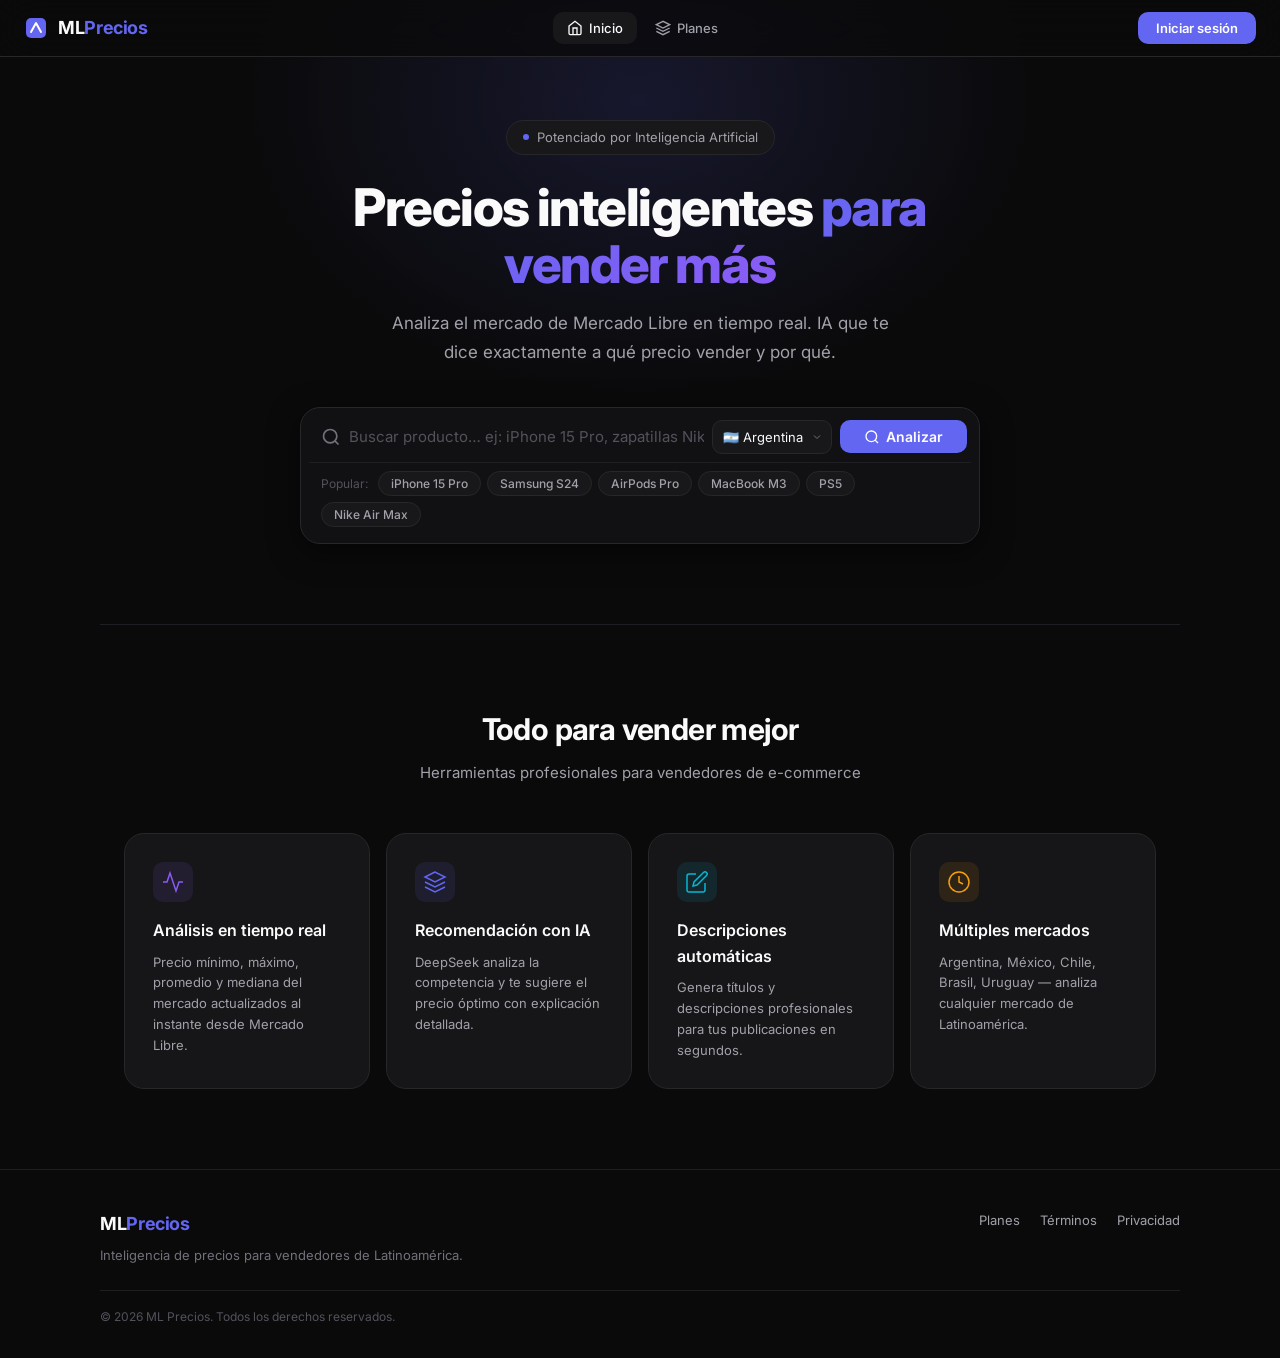
==== commit e1a479c8: "fix: enforce free user limits, clear button, copy button" ====
--- a/index.html
+++ b/index.html
@@ -2,486 +2,335 @@
 <html lang="es">
 <head>
 <meta charset="UTF-8">
-<meta name="viewport" content="width=device-width, initial-scale=1.0">
-<title>ML Precios</title>
-<style>
-:root{--bg:#0a0a0b;--bg2:#111113;--bg3:#18181b;--bg4:#1c1c1f;--bor:#27272a;--t1:#fafafa;--t2:#a1a1aa;--t3:#71717a;--ac:#6366f1;--ac2:#818cf8;--su:#22c55e;--da:#ef4444;--r:8px;--r2:14px}
-*{box-sizing:border-box;margin:0;padding:0}
-body{font-family:Inter,-apple-system,sans-serif;background:var(--bg);color:var(--t1);line-height:1.6;min-height:100vh}
-.hidden{display:none!important}
-.accent{color:var(--ac)}
-
-nav{position:fixed;top:0;left:0;right:0;z-index:100;background:rgba(10,10,11,.85);backdrop-filter:blur(20px);border-bottom:1px solid var(--bor);height:56px;display:flex;align-items:center;padding:0 20px}
-.nav-brand{font-weight:700;font-size:17px;margin-right:24px}
-.nav-links{display:flex;gap:4px;flex:1}
-.nav-links a{color:var(--t2);padding:6px 14px;border-radius:var(--r);font-size:13px;font-weight:500;text-decoration:none;transition:.15s}
-.nav-links a:hover,.nav-links a.active{color:var(--t1);background:var(--bg3)}
-.nav-right{display:flex;align-items:center;gap:10px}
-.btn{display:inline-flex;align-items:center;gap:6px;padding:8px 18px;border-radius:var(--r);font-size:13px;font-weight:600;cursor:pointer;border:none;transition:.15s;text-decoration:none}
-.btn-primary{background:var(--ac);color:#fff}
-.btn-primary:hover{background:var(--ac2)}
-.btn-ghost{background:0;color:var(--t2);border:1px solid var(--bor)}
-.btn-ghost:hover{color:var(--t1);border-color:var(--t3)}
-.btn-sm{padding:5px 12px;font-size:11px}
-
-main{padding-top:80px;max-width:960px;margin:0 auto;padding-left:20px;padding-right:20px}
-.hero{text-align:center;padding:40px 0 20px}
-.hero h1{font-size:38px;font-weight:800;margin-bottom:8px}
-.hero p{color:var(--t2);font-size:15px;margin-bottom:24px}
-
-.search-row{display:flex;position:relative;background:var(--bg2);border:1px solid var(--bor);border-radius:var(--r2);padding:4px;margin-bottom:10px}
-.search-row input{flex:1;background:0;border:0;color:var(--t1);font-size:15px;padding:10px 14px;outline:0}
-.clear-btn{position:absolute;right:170px;top:50%;transform:translateY(-50%);width:22px;height:22px;border-radius:50%;background:var(--bg3);border:1px solid var(--bor);color:var(--t3);font-size:12px;cursor:pointer;display:none;align-items:center;justify-content:center;z-index:2;line-height:1}
-.clear-btn.show{display:flex}
-.clear-btn:hover{color:var(--da);border-color:var(--da)}
-.site-select{background:var(--bg3);border:1px solid var(--bor);border-radius:var(--r);color:var(--t1);font-size:13px;padding:6px 10px;margin-right:4px;cursor:pointer;appearance:none;padding-right:24px;
-  background-image:url("data:image/svg+xml,%3Csvg xmlns='http://www.w3.org/2000/svg' width='10' height='10' viewBox='0 0 24 24' fill='none' stroke='%2371717a' stroke-width='2'%3E%3Cpath d='M6 9l6 6 6-6'%3E%3C/path%3E%3C/svg%3E");
-  background-repeat:no-repeat;background-position:right 6px center}
-.tags{display:flex;gap:6px;flex-wrap:wrap;justify-content:center;margin:8px 0 40px}
-.tag{padding:4px 14px;border-radius:20px;font-size:12px;color:var(--t2);background:var(--bg3);border:1px solid var(--bor);cursor:pointer;transition:.15s}
-.tag:hover{color:var(--t1);border-color:var(--t3)}
-
-.section{margin-bottom:40px}
-.stats-grid{display:grid;grid-template-columns:repeat(auto-fit,minmax(140px,1fr));gap:10px;margin-bottom:20px}
-.stat{background:var(--bg4);border:1px solid var(--bor);border-radius:var(--r2);padding:16px}
-.stat-label{font-size:11px;color:var(--t3);text-transform:uppercase;letter-spacing:.05em}
-.stat-val{font-size:24px;font-weight:700;font-family:monospace;margin-top:4px}
-.stat-val.green{color:var(--su)}.stat-val.accent{color:var(--ac2)}
-
-.ai-panel{background:linear-gradient(135deg,rgba(99,102,241,.06),rgba(139,92,246,.05));border:1px solid rgba(99,102,241,.2);border-radius:var(--r2);padding:20px;margin-bottom:20px}
-.ai-panel h3{color:var(--ac2);margin-bottom:12px;font-size:15px}
-.ai-price{font-size:32px;font-weight:800;font-family:monospace;color:var(--ac2);margin-bottom:8px}
-.ai-reason{font-size:13px;color:var(--t2);line-height:1.6;margin-bottom:10px}
-.ai-tags{display:flex;gap:8px;flex-wrap:wrap}
-.ai-tag{padding:3px 10px;border-radius:12px;font-size:11px;font-weight:500}
-.ai-tag.low{background:rgba(34,197,94,.1);color:var(--su)}
-.ai-tag.med{background:rgba(245,158,11,.1);color:#f59e0b}
-.ai-tag.high{background:rgba(239,68,68,.1);color:var(--da)}
-
-.products-grid{display:grid;grid-template-columns:repeat(auto-fill,minmax(250px,1fr));gap:10px;margin-bottom:20px}
-.product-card{background:var(--bg4);border:1px solid var(--bor);border-radius:var(--r2);overflow:hidden;transition:.15s;cursor:pointer;text-decoration:none;color:inherit;display:block}
-.product-card:hover{border-color:var(--t3);transform:translateY(-2px)}
-.product-img{width:100%;height:140px;object-fit:contain;background:var(--bg3)}
-.product-info{padding:12px}
-.product-title{font-size:13px;line-height:1.4;display:-webkit-box;-webkit-line-clamp:2;-webkit-box-orient:vertical;overflow:hidden;margin-bottom:6px}
-.product-price{font-size:18px;font-weight:700;font-family:monospace}
-
-.desc-section{border-top:1px solid var(--bor);padding-top:20px;margin-bottom:20px}
-.desc-section h3{font-size:15px;margin-bottom:4px}
-.desc-section .hint{font-size:11px;color:var(--t3);margin-bottom:12px}
-.desc-row{display:flex;gap:8px;margin-bottom:12px}
-.desc-row input{flex:1;background:var(--bg2);border:1px solid var(--bor);border-radius:var(--r);color:var(--t1);padding:8px 12px;font-size:13px;outline:0}
-.desc-result{background:var(--bg3);border-radius:var(--r2);padding:16px;font-size:13px;line-height:1.7;color:var(--t2);max-height:400px;overflow-y:auto;white-space:pre-wrap;margin-bottom:8px}
-.copy-row{display:flex;gap:8px;align-items:center}
-
-.modal-overlay{position:fixed;inset:0;z-index:200;background:rgba(0,0,0,.7);backdrop-filter:blur(6px);display:flex;align-items:center;justify-content:center}
-.modal{background:var(--bg4);border:1px solid var(--bor);border-radius:var(--r2);padding:28px;width:380px;max-width:90vw}
-.modal h2{font-size:18px;margin-bottom:16px}
-.field{margin-bottom:14px}
-.field label{display:block;font-size:11px;color:var(--t3);text-transform:uppercase;margin-bottom:4px}
-.field input{width:100%;padding:10px 12px;background:var(--bg2);border:1px solid var(--bor);border-radius:var(--r);color:var(--t1);font-size:13px;outline:0}
-.field input:focus{border-color:var(--ac)}
-.modal-tabs{display:flex;gap:4px;margin-bottom:20px;background:var(--bg3);border-radius:var(--r);padding:3px}
-.modal-tab{flex:1;padding:8px;text-align:center;border-radius:6px;font-size:12px;font-weight:500;color:var(--t2);cursor:pointer;border:0;background:0}
-.modal-tab.active{background:var(--bg4);color:var(--t1)}
-.btn-full{width:100%;justify-content:center;padding:10px}
-.error-msg{color:var(--da);font-size:12px;margin-bottom:10px;display:none}
-
-.pricing-grid{display:grid;grid-template-columns:repeat(auto-fit,minmax(220px,1fr));gap:16px;margin:0 auto 40px}
-.pricing-card{background:var(--bg4);border:1px solid var(--bor);border-radius:var(--r2);padding:28px;position:relative;transition:.15s}
-.pricing-card:hover{border-color:var(--ac);transform:translateY(-3px)}
-.pricing-card .badge{position:absolute;top:-10px;left:50%;transform:translateX(-50%);background:var(--ac);color:#fff;padding:3px 14px;border-radius:10px;font-size:11px;font-weight:600}
-.pricing-name{font-size:12px;color:var(--t3);text-transform:uppercase;letter-spacing:.05em;margin-bottom:8px}
-.pricing-price{font-size:40px;font-weight:800;font-family:monospace;margin-bottom:2px}
-.pricing-period{font-size:12px;color:var(--t3);margin-bottom:20px}
-.pricing-features{list-style:none;margin-bottom:20px}
-.pricing-features li{padding:6px 0;font-size:12px;color:var(--t2);border-bottom:1px solid rgba(255,255,255,.05);display:flex;align-items:center;gap:6px}
-.pricing-features li:before{content:'✓';color:var(--su);font-weight:700}
-
-.admin-grid{display:grid;grid-template-columns:repeat(auto-fit,minmax(150px,1fr));gap:10px;margin-bottom:24px}
-.admin-stat{background:var(--bg4);border:1px solid var(--bor);border-radius:var(--r2);padding:16px}
-.admin-table{width:100%;border-collapse:collapse;font-size:12px}
-.admin-table th{text-align:left;padding:10px 12px;font-size:10px;color:var(--t3);text-transform:uppercase;border-bottom:1px solid var(--bor)}
-.admin-table td{padding:10px 12px;border-bottom:1px solid rgba(255,255,255,.03);color:var(--t2)}
-.admin-table tr:hover td{background:var(--bg3)}
-
-footer{border-top:1px solid var(--bor);padding:20px;text-align:center;font-size:12px;color:var(--t3);margin-top:40px}
-
-@media(max-width:768px){
-  .nav-links{display:none}
-  .hero h1{font-size:28px}
-  .search-row{flex-wrap:wrap}
-  .pricing-grid{grid-template-columns:1fr}
-}
-</style>
+<meta name="viewport" content="width=device-width, initial-scale=1.0, viewport-fit=cover">
+<meta name="theme-color" content="#6366f1">
+<meta name="apple-mobile-web-app-capable" content="yes">
+<meta name="apple-mobile-web-app-status-bar-style" content="black-translucent">
+<meta name="apple-mobile-web-app-title" content="ML Precios">
+<link rel="manifest" href="/manifest.json">
+<title>ML Precios — Inteligencia de Precios con IA</title>
+<link rel="preconnect" href="https://fonts.googleapis.com">
+<link rel="preconnect" href="https://fonts.gstatic.com" crossorigin>
+<link href="https://fonts.googleapis.com/css2?family=Inter:wght@300;400;500;600;700;800;900&family=JetBrains+Mono:wght@400;500;600&display=swap" rel="stylesheet">
+<link rel="stylesheet" href="style.css?v=1784958420">
 </head>
 <body>
 
-<nav>
-  <div class="nav-brand">ML<span class="accent">Precios</span></div>
-  <div class="nav-links">
-    <a href="#" class="active" onclick="page('home')">Inicio</a>
-    <a href="#" onclick="page('pricing')">Planes</a>
-    <a href="#" class="admin-link hidden" onclick="page('admin')">Admin</a>
-  </div>
-  <div class="nav-right">
-    <span id="usageBadge" class="hidden" style="font-size:11px;color:var(--t3);background:var(--bg3);padding:3px 10px;border-radius:12px"></span>
-    <button class="btn btn-primary" id="loginBtn" onclick="showAuth()">Iniciar sesión</button>
-    <div id="userMenu" class="hidden" style="display:flex;align-items:center;gap:8px">
-      <span id="userName" style="font-size:13px"></span>
-      <button class="btn btn-ghost btn-sm" onclick="logout()">Salir</button>
+<!-- ========== NAVIGATION ========== -->
+<nav class="nav" id="nav">
+  <div class="nav-inner">
+    <div class="nav-brand">
+      <svg class="brand-icon" width="24" height="24" viewBox="0 0 24 24" fill="none">
+        <rect x="2" y="2" width="20" height="20" rx="5" fill="url(#brandGrad)"/>
+        <path d="M7 16L12 7L17 16" stroke="white" stroke-width="2" stroke-linecap="round" stroke-linejoin="round"/>
+        <defs><linearGradient id="brandGrad" x1="0" y1="0" x2="24" y2="24"><stop stop-color="#6366f1"/><stop offset="1" stop-color="#8b5cf6"/></linearGradient></defs>
+      </svg>
+      <span class="brand-text">ML<span class="brand-accent">Precios</span></span>
+    </div>
+    <div class="nav-center">
+      <a href="#" class="nav-link active" data-page="home">
+        <svg width="16" height="16" viewBox="0 0 24 24" fill="none" stroke="currentColor" stroke-width="2"><path d="M3 9l9-7 9 7v11a2 2 0 0 1-2 2H5a2 2 0 0 1-2-2z"/><polyline points="9 22 9 12 15 12 15 22"/></svg>
+        Inicio
+      </a>
+      <a href="#" class="nav-link" data-page="pricing">
+        <svg width="16" height="16" viewBox="0 0 24 24" fill="none" stroke="currentColor" stroke-width="2"><path d="M12 2L2 7l10 5 10-5-10-5z"/><path d="M2 17l10 5 10-5"/><path d="M2 12l10 5 10-5"/></svg>
+        Planes
+      </a>
+      <a href="#" class="nav-link hidden" data-page="admin" id="adminNavLink">
+        <svg width="16" height="16" viewBox="0 0 24 24" fill="none" stroke="currentColor" stroke-width="2"><circle cx="12" cy="12" r="3"/><path d="M19.4 15a1.65 1.65 0 0 0 .33 1.82l.06.06a2 2 0 0 1 0 2.83 2 2 0 0 1-2.83 0l-.06-.06a1.65 1.65 0 0 0-1.82-.33 1.65 1.65 0 0 0-1 1.51V21a2 2 0 0 1-4 0v-.09A1.65 1.65 0 0 0 9 19.4a1.65 1.65 0 0 0-1.82.33l-.06.06a2 2 0 0 1-2.83 0 2 2 0 0 1 0-2.83l.06-.06A1.65 1.65 0 0 0 4.68 15a1.65 1.65 0 0 0-1.51-1H3a2 2 0 0 1 0-4h.09A1.65 1.65 0 0 0 4.6 9a1.65 1.65 0 0 0-.33-1.82l-.06-.06a2 2 0 0 1 2.83-2.83l.06.06A1.65 1.65 0 0 0 9 4.68a1.65 1.65 0 0 0 1-1.51V3a2 2 0 0 1 4 0v.09a1.65 1.65 0 0 0 1 1.51 1.65 1.65 0 0 0 1.82-.33l.06-.06a2 2 0 0 1 2.83 2.83l-.06.06A1.65 1.65 0 0 0 19.4 9a1.65 1.65 0 0 0 1.51 1H21a2 2 0 0 1 0 4h-.09a1.65 1.65 0 0 0-1.51 1z"/></svg>
+        Admin
+      </a>
+    </div>
+    <div class="nav-right">
+      <div class="usage-badge hidden" id="usageBadge">
+        <span class="usage-dot"></span>
+        <span id="usageLabel">3 búsquedas</span>
+      </div>
+      <button class="btn btn-ghost hidden" id="userMenuBtn">
+        <div class="avatar" id="userAvatar"></div>
+        <span id="userName"></span>
+        <svg class="chevron" width="12" height="12" viewBox="0 0 24 24" fill="none" stroke="currentColor" stroke-width="2"><polyline points="6 9 12 15 18 9"/></svg>
+      </button>
+      <div class="dropdown hidden" id="userDropdown">
+        <a class="dropdown-item" onclick="showPage('subscription')">
+          <svg width="14" height="14" viewBox="0 0 24 24" fill="none" stroke="currentColor" stroke-width="2"><rect x="2" y="7" width="20" height="14" rx="2" ry="2"/><path d="M16 21V5a2 2 0 0 0-2-2h-4a2 2 0 0 0-2 2v16"/></svg>
+          Mi suscripción
+        </a>
+        <a class="dropdown-item" onclick="showPage('history')">
+          <svg width="14" height="14" viewBox="0 0 24 24" fill="none" stroke="currentColor" stroke-width="2"><circle cx="12" cy="12" r="10"/><polyline points="12 6 12 12 16 14"/></svg>
+          Historial
+        </a>
+        <div class="dropdown-divider"></div>
+        <a class="dropdown-item danger" onclick="logout()">
+          <svg width="14" height="14" viewBox="0 0 24 24" fill="none" stroke="currentColor" stroke-width="2"><path d="M9 21H5a2 2 0 0 1-2-2V5a2 2 0 0 1 2-2h4"/><polyline points="16 17 21 12 16 7"/><line x1="21" y1="12" x2="9" y2="12"/></svg>
+          Cerrar sesión
+        </a>
+      </div>
+      <button class="btn btn-primary" id="loginBtn">Iniciar sesión</button>
     </div>
   </div>
 </nav>
 
-<main id="page-home">
-  <div class="hero">
-    <h1>Precios inteligentes<br><span class="accent">para vender más</span></h1>
-    <p>Analiza Mercado Libre con IA. Sabé exactamente a qué precio vender y por qué.</p>
-    <div class="search-row">
-      <button class="clear-btn" id="clearBtn" onclick="clearSearch()">✕</button>
-      <input id="searchInput" placeholder="Buscar producto... ej: iPhone 15 Pro" autocomplete="off" oninput="toggleClear()">
-      <select class="site-select" id="siteSelect">
-        <option value="MLA">🇦🇷 Argentina</option>
-        <option value="MLM">🇲🇽 México</option>
-        <option value="MLC">🇨🇱 Chile</option>
-        <option value="MLB">🇧🇷 Brasil</option>
-      </select>
-      <button class="btn btn-primary" onclick="doSearch()">Analizar</button>
-    </div>
-    <div class="tags">
-      <button class="tag" onclick="quickSearch('iPhone 15')">iPhone 15</button>
-      <button class="tag" onclick="quickSearch('Samsung S24')">Samsung S24</button>
-      <button class="tag" onclick="quickSearch('AirPods Pro')">AirPods Pro</button>
-      <button class="tag" onclick="quickSearch('MacBook Pro')">MacBook Pro</button>
-      <button class="tag" onclick="quickSearch('PlayStation 5')">PS5</button>
-      <button class="tag" onclick="quickSearch('Nike Air Max')">Nike Air Max</button>
-    </div>
-  </div>
-
-  <div id="results" class="hidden"></div>
-  <div id="loading" class="hidden" style="text-align:center;padding:40px"><div id="loadSpinner" style="width:28px;height:28px;border:3px solid var(--bor);border-top-color:var(--ac);border-radius:50%;margin:0 auto 12px;animation:spin .8s linear infinite"></div><p style="color:var(--t3)">Analizando...</p></div>
-</main>
-
-<main id="page-pricing" class="hidden" style="padding-top:20px">
-  <h2 style="text-align:center;font-size:28px;margin-bottom:8px">Planes y precios</h2>
-  <p style="text-align:center;color:var(--t2);margin-bottom:30px">Elige el plan perfecto para tu negocio</p>
+<!-- ========== PAGE: HOME ========== -->
+<main class="page active" id="page-home">
+  <!-- Hero -->
+  <section class="hero">
+    <div class="hero-glow"></div>
+    <div class="hero-content">
+      <div class="hero-badge">
+        <span class="badge-dot"></span>
+        Potenciado por Inteligencia Artificial
+      </div>
+      <h1 class="hero-title">
+        Precios inteligentes
+        <span class="gradient-text">para vender más</span>
+      </h1>
+      <p class="hero-subtitle">
+        Analiza el mercado de Mercado Libre en tiempo real. IA que te dice
+        exactamente a qué precio vender y por qué.
+      </p>
+      <div class="search-panel" id="searchPanel">
+        <div class="search-row">
+          <svg class="search-prefix" width="20" height="20" viewBox="0 0 24 24" fill="none" stroke="currentColor" stroke-width="2"><circle cx="11" cy="11" r="8"/><path d="m21 21-4.35-4.35"/></svg>
+          <button class="search-clear" id="searchClear" onclick="clearSearch()">✕</button><input type="text" class="search-input" id="searchInput" placeholder="Buscar producto… ej: iPhone 15 Pro, zapatillas Nike Air" autocomplete="off">
+          <select class="site-select" id="siteSelect">
+            <option value="MLA">🇦🇷 Argentina</option>
+            <option value="MLM">🇲🇽 México</option>
+            <option value="MLC">🇨🇱 Chile</option>
+            <option value="MLB">🇧🇷 Brasil</option>
+            <option value="MLU">🇺🇾 Uruguay</option>
+          </select>
+          <button class="btn btn-primary btn-search" id="searchBtn">
+            <svg width="16" height="16" viewBox="0 0 24 24" fill="none" stroke="currentColor" stroke-width="2"><circle cx="11" cy="11" r="8"/><path d="m21 21-4.35-4.35"/></svg>
+            Analizar
+          </button>
+        </div>
+        <div class="search-tags">
+          <span class="tags-label">Popular:</span>
+          <button class="tag" data-q="iPhone 15 Pro">iPhone 15 Pro</button>
+          <button class="tag" data-q="Samsung Galaxy S24">Samsung S24</button>
+          <button class="tag" data-q="AirPods Pro 2">AirPods Pro</button>
+          <button class="tag" data-q="MacBook Pro M3">MacBook M3</button>
+          <button class="tag" data-q="PlayStation 5">PS5</button>
+          <button class="tag" data-q="Nike Air Max">Nike Air Max</button>
+        </div>
+      </div>
+    </div>
+  </section>
+
+  <!-- Loading State -->
+  <section class="results-section hidden" id="loadingSection">
+    <div class="loading-container">
+      <div class="loading-spinner"></div>
+      <p class="loading-text">Analizando el mercado…</p>
+      <p class="loading-sub">Buscando productos y calculando precios óptimos</p>
+    </div>
+  </section>
+
+  <!-- Results -->
+  <section class="results-section hidden" id="resultsSection">
+    <div class="results-header">
+      <h2 class="results-title" id="resultsTitle">Resultados</h2>
+      <span class="results-count" id="resultsCount"></span>
+    </div>
+
+    <!-- Price Stats -->
+    <div class="stats-grid" id="statsGrid"></div>
+
+    <!-- AI Card -->
+    <div class="ai-panel hidden" id="aiPanel">
+      <div class="ai-panel-header">
+        <div class="ai-badge">
+          <svg width="18" height="18" viewBox="0 0 24 24" fill="none"><path d="M12 2L2 7l10 5 10-5-10-5zM2 17l10 5 10-5M2 12l10 5 10-5" stroke="currentColor" stroke-width="2" stroke-linecap="round" stroke-linejoin="round"/></svg>
+          Análisis de IA
+        </div>
+        <span class="ai-model">DeepSeek</span>
+      </div>
+      <div class="ai-panel-body" id="aiBody"></div>
+    </div>
+
+    <!-- Products Grid -->
+    <div class="products-header">
+      <h3>Productos encontrados</h3>
+      <span class="products-sub" id="productsSub"></span>
+    </div>
+    <div class="products-grid" id="productsGrid"></div>
+
+    <!-- Generate Description -->
+    <div class="description-card hidden" id="describeCard">
+      <div class="desc-header">
+        <svg width="18" height="18" viewBox="0 0 24 24" fill="none" stroke="currentColor" stroke-width="2"><path d="M11 4H4a2 2 0 0 0-2 2v14a2 2 0 0 0 2 2h14a2 2 0 0 0 2-2v-7"/><path d="M18.5 2.5a2.121 2.121 0 0 1 3 3L12 15l-4 1 1-4 9.5-9.5z"/></svg>
+        <h3>Generar descripción profesional</h3><p style="color:var(--text-tertiary);font-size:12px;margin-top:2px">Descripción lista para copiar y pegar en tu publicación de Mercado Libre. Ahorrá tiempo y vendé más.</p>
+      </div>
+      <div class="desc-body">
+        <input type="text" class="desc-input" id="describeInput" placeholder="Nombre del producto para generar descripción…">
+        <button class="btn btn-secondary" id="describeBtn">Generar con IA</button>
+      </div>
+      <div class="desc-result hidden" id="describeResult"></div><button class="btn btn-ghost copy-desc hidden" id="copyDescBtn" onclick="copyDescription()" style="margin-top:8px">Copiar descripcion</button>
+    </div>
+  </section>
+
+  <!-- Features -->
+  <section class="features" id="featuresSection">
+    <div class="section-header">
+      <h2>Todo para vender mejor</h2>
+      <p>Herramientas profesionales para vendedores de e-commerce</p>
+    </div>
+    <div class="features-grid">
+      <div class="feature-card">
+        <div class="feature-icon-wrap purple">
+          <svg width="24" height="24" viewBox="0 0 24 24" fill="none" stroke="currentColor" stroke-width="1.5"><polyline points="22 12 18 12 15 21 9 3 6 12 2 12"/></svg>
+        </div>
+        <h3>Análisis en tiempo real</h3>
+        <p>Precio mínimo, máximo, promedio y mediana del mercado actualizados al instante desde Mercado Libre.</p>
+      </div>
+      <div class="feature-card">
+        <div class="feature-icon-wrap indigo">
+          <svg width="24" height="24" viewBox="0 0 24 24" fill="none" stroke="currentColor" stroke-width="1.5"><path d="M12 2L2 7l10 5 10-5-10-5zM2 17l10 5 10-5M2 12l10 5 10-5"/></svg>
+        </div>
+        <h3>Recomendación con IA</h3>
+        <p>DeepSeek analiza la competencia y te sugiere el precio óptimo con explicación detallada.</p>
+      </div>
+      <div class="feature-card">
+        <div class="feature-icon-wrap cyan">
+          <svg width="24" height="24" viewBox="0 0 24 24" fill="none" stroke="currentColor" stroke-width="1.5"><path d="M11 4H4a2 2 0 0 0-2 2v14a2 2 0 0 0 2 2h14a2 2 0 0 0 2-2v-7"/><path d="M18.5 2.5a2.121 2.121 0 0 1 3 3L12 15l-4 1 1-4 9.5-9.5z"/></svg>
+        </div>
+        <h3>Descripciones automáticas</h3>
+        <p>Genera títulos y descripciones profesionales para tus publicaciones en segundos.</p>
+      </div>
+      <div class="feature-card">
+        <div class="feature-icon-wrap amber">
+          <svg width="24" height="24" viewBox="0 0 24 24" fill="none" stroke="currentColor" stroke-width="1.5"><circle cx="12" cy="12" r="10"/><path d="M12 6v6l4 2"/></svg>
+        </div>
+        <h3>Múltiples mercados</h3>
+        <p>Argentina, México, Chile, Brasil, Uruguay — analiza cualquier mercado de Latinoamérica.</p>
+      </div>
+    </div>
+  </section>
+
+  <footer class="footer">
+    <div class="footer-inner">
+      <div class="footer-brand">
+        <span class="brand-text">ML<span class="brand-accent">Precios</span></span>
+        <p>Inteligencia de precios para vendedores de Latinoamérica.</p>
+      </div>
+      <div class="footer-links">
+        <a href="#" data-page="pricing">Planes</a>
+        <a href="#">Términos</a>
+        <a href="#">Privacidad</a>
+      </div>
+    </div>
+    <div class="footer-bottom">
+      <p>© 2026 ML Precios. Todos los derechos reservados.</p>
+    </div>
+  </footer>
+</main>
+
+<!-- ========== PAGE: PRICING ========== -->
+<main class="page" id="page-pricing">
+  <div class="page-hero">
+    <h1 class="gradient-text">Planes y precios</h1>
+    <p>Elige el plan perfecto para tu negocio. Sin costos ocultos.</p>
+  </div>
   <div class="pricing-grid" id="pricingGrid"></div>
 </main>
 
-<main id="page-admin" class="hidden" style="padding-top:20px">
-  <h2 style="margin-bottom:20px">Dashboard</h2>
-  <div class="admin-grid" id="adminStats"></div>
-  <h3 style="margin-bottom:12px">Usuarios</h3>
-  <div id="adminUsers"></div>
-</main>
-
-<footer>ML Precios © 2026</footer>
-
-<div class="modal-overlay hidden" id="authModal" onclick="if(event.target===this)hideAuth()">
+<!-- ========== PAGE: SUBSCRIPTION ========== -->
+<main class="page" id="page-subscription">
+  <div class="sub-layout" id="subContent">
+    <div class="loading-container"><div class="loading-spinner"></div><p>Cargando suscripción…</p></div>
+  </div>
+</main>
+
+<!-- ========== PAGE: HISTORY ========== -->
+<main class="page" id="page-history">
+  <div class="page-hero">
+    <h1>Historial de pagos</h1>
+  </div>
+  <div class="history-list" id="historyList">
+    <div class="loading-container"><div class="loading-spinner"></div><p>Cargando historial…</p></div>
+  </div>
+</main>
+
+<!-- ========== PAGE: ADMIN ========== -->
+<main class="page" id="page-admin">
+  <div class="admin-layout">
+    <aside class="admin-sidebar">
+      <h3>Administración</h3>
+      <a class="admin-tab active" data-admin="dashboard">
+        <svg width="16" height="16" viewBox="0 0 24 24" fill="none" stroke="currentColor" stroke-width="2"><rect x="3" y="3" width="7" height="7"/><rect x="14" y="3" width="7" height="7"/><rect x="14" y="14" width="7" height="7"/><rect x="3" y="14" width="7" height="7"/></svg>
+        Dashboard
+      </a>
+      <a class="admin-tab" data-admin="plans">
+        <svg width="16" height="16" viewBox="0 0 24 24" fill="none" stroke="currentColor" stroke-width="2"><path d="M12 2L2 7l10 5 10-5-10-5z"/><path d="M2 17l10 5 10-5"/><path d="M2 12l10 5 10-5"/></svg>
+        Planes
+      </a>
+      <a class="admin-tab" data-admin="users">
+        <svg width="16" height="16" viewBox="0 0 24 24" fill="none" stroke="currentColor" stroke-width="2"><path d="M17 21v-2a4 4 0 0 0-4-4H5a4 4 0 0 0-4 4v2"/><circle cx="9" cy="7" r="4"/><path d="M23 21v-2a4 4 0 0 0-3-3.87"/><path d="M16 3.13a4 4 0 0 1 0 7.75"/></svg>
+        Usuarios
+      </a>
+      <a class="admin-tab" data-admin="settings">
+        <svg width="16" height="16" viewBox="0 0 24 24" fill="none" stroke="currentColor" stroke-width="2"><circle cx="12" cy="12" r="3"/><path d="M19.4 15a1.65 1.65 0 0 0 .33 1.82l.06.06a2 2 0 0 1 0 2.83 2 2 0 0 1-2.83 0l-.06-.06a1.65 1.65 0 0 0-1.82-.33 1.65 1.65 0 0 0-1 1.51V21a2 2 0 0 1-4 0v-.09A1.65 1.65 0 0 0 9 19.4a1.65 1.65 0 0 0-1.82.33l-.06.06a2 2 0 0 1-2.83 0 2 2 0 0 1 0-2.83l.06-.06A1.65 1.65 0 0 0 4.68 15a1.65 1.65 0 0 0-1.51-1H3a2 2 0 0 1 0-4h.09A1.65 1.65 0 0 0 4.6 9a1.65 1.65 0 0 0-.33-1.82l-.06-.06a2 2 0 0 1 2.83-2.83l.06.06A1.65 1.65 0 0 0 9 4.68a1.65 1.65 0 0 0 1-1.51V3a2 2 0 0 1 4 0v.09a1.65 1.65 0 0 0 1 1.51 1.65 1.65 0 0 0 1.82-.33l.06-.06a2 2 0 0 1 2.83 2.83l-.06.06A1.65 1.65 0 0 0 19.4 9a1.65 1.65 0 0 0 1.51 1H21a2 2 0 0 1 0 4h-.09a1.65 1.65 0 0 0-1.51 1z"/></svg>
+        Configuración
+      </a>
+    </aside>
+    <div class="admin-main" id="adminMain">
+      <div class="loading-container"><div class="loading-spinner"></div><p>Cargando panel…</p></div>
+    </div>
+  </div>
+</main>
+
+<!-- ========== AUTH MODAL ========== -->
+<div class="modal-overlay hidden" id="authModal">
   <div class="modal">
+    <button class="modal-close" onclick="hideAuth()">
+      <svg width="20" height="20" viewBox="0 0 24 24" fill="none" stroke="currentColor" stroke-width="2"><line x1="18" y1="6" x2="6" y2="18"/><line x1="6" y1="6" x2="18" y2="18"/></svg>
+    </button>
+    <div class="modal-brand">
+      <svg width="32" height="32" viewBox="0 0 24 24" fill="none">
+        <rect x="2" y="2" width="20" height="20" rx="5" fill="url(#brandGrad)"/>
+        <path d="M7 16L12 7L17 16" stroke="white" stroke-width="2" stroke-linecap="round" stroke-linejoin="round"/>
+      </svg>
+    </div>
     <div class="modal-tabs">
-      <button class="modal-tab active" onclick="switchTab('login')">Iniciar sesión</button>
-      <button class="modal-tab" onclick="switchTab('register')">Crear cuenta</button>
-    </div>
-    <div id="loginTab">
-      <div class="field"><label>Email</label><input id="loginEmail" placeholder="tu@email.com"></div>
-      <div class="field"><label>Contraseña</label><input type="password" id="loginPass" placeholder="••••••••"></div>
-      <div class="error-msg" id="loginError"></div>
-      <button class="btn btn-primary btn-full" onclick="doLogin()">Iniciar sesión</button>
-    </div>
-    <div id="registerTab" class="hidden">
-      <div class="field"><label>Nombre</label><input id="regName" placeholder="Tu nombre"></div>
-      <div class="field"><label>Email</label><input id="regEmail" placeholder="tu@email.com"></div>
-      <div class="field"><label>Contraseña</label><input type="password" id="regPass" placeholder="••••••••"></div>
-      <div class="error-msg" id="regError"></div>
-      <button class="btn btn-primary btn-full" onclick="doRegister()">Crear cuenta</button>
-    </div>
+      <button class="modal-tab active" data-tab="login">Iniciar sesión</button>
+      <button class="modal-tab" data-tab="register">Crear cuenta</button>
+    </div>
+
+    <!-- Login Form -->
+    <form class="auth-form active" id="loginForm" onsubmit="event.preventDefault(); doLogin();">
+      <div class="field">
+        <label>Email</label>
+        <input type="email" id="loginEmail" placeholder="tu@email.com" required>
+      </div>
+      <div class="field">
+        <label>Contraseña</label>
+        <input type="password" id="loginPass" placeholder="••••••••" required>
+      </div>
+      <p class="form-error hidden" id="loginError"></p>
+      <button type="submit" class="btn btn-primary btn-full">Iniciar sesión</button>
+    </form>
+
+    <!-- Register Form -->
+    <form class="auth-form" id="registerForm" onsubmit="event.preventDefault(); doRegister();">
+      <div class="field">
+        <label>Nombre</label>
+        <input type="text" id="regName" placeholder="Tu nombre" required>
+      </div>
+      <div class="field">
+        <label>Email</label>
+        <input type="email" id="regEmail" placeholder="tu@email.com" required>
+      </div>
+      <div class="field">
+        <label>Contraseña</label>
+        <input type="password" id="regPass" placeholder="Mínimo 6 caracteres" required>
+      </div>
+      <p class="form-error hidden" id="regError"></p>
+      <button type="submit" class="btn btn-primary btn-full">Crear cuenta</button>
+    </form>
   </div>
 </div>
 
-<div class="modal-overlay hidden" id="upgradeModal" onclick="if(event.target===this)hideUpgrade()">
-  <div class="modal" style="text-align:center">
-    <div style="font-size:40px;margin-bottom:8px">🚀</div>
-    <h2>Límite alcanzado</h2>
-    <p id="upgradeMsg" style="color:var(--t2);margin-bottom:16px"></p>
-    <button class="btn btn-primary btn-full" onclick="page('pricing');hideUpgrade()">Ver planes</button>
-    <button class="btn btn-ghost btn-full" style="margin-top:8px" onclick="showAuth();hideUpgrade()">Iniciar sesión</button>
-  </div>
-</div>
-
-<script>
-// ══════════════ API ══════════════
-const API = '/api';
-const AUTH = {};
-try{ AUTH.token = localStorage.getItem('ml_token')||''; AUTH.user = null; }catch(e){}
-
-async function api(method, path, body){
-  const opts = {method, headers:{'Content-Type':'application/json'}};
-  if(AUTH.token) opts.headers['Authorization'] = 'Bearer '+AUTH.token;
-  if(body) opts.body = JSON.stringify(body);
-  try{
-    const res = await fetch(API+path, opts);
-    const json = await res.json();
-    if(res.status===401){ AUTH.token=''; AUTH.user=null; localStorage.removeItem('ml_token'); updateNav(); }
-    return Array.isArray(json)?json:{ok:res.ok,status:res.status,...json};
-  }catch(e){ return {ok:false,error:'Error de conexión'}; }
-}
-
-// ══════════════ NAV ══════════════
-async function updateNav(){
-  if(AUTH.user){
-    document.getElementById('loginBtn').classList.add('hidden');
-    document.getElementById('userMenu').classList.remove('hidden');
-    document.getElementById('userName').textContent = AUTH.user.name || AUTH.user.email;
-    if(AUTH.user.role==='admin') document.querySelector('.admin-link').classList.remove('hidden');
-    loadUsageBadge();
-  } else {
-    document.getElementById('loginBtn').classList.remove('hidden');
-    document.getElementById('userMenu').classList.add('hidden');
-    document.querySelector('.admin-link').classList.add('hidden');
-    document.getElementById('usageBadge').classList.add('hidden');
-  }
-}
-async function loadUsageBadge(){
-  const d = await api('GET','/subscription');
-  if(d.remaining!==undefined){ 
-    const b = document.getElementById('usageBadge');
-    b.textContent = d.message || ('Quedan '+d.remaining);
-    b.classList.remove('hidden');
-  }
-}
-async function loadUser(){
-  const d = await api('GET','/auth/me');
-  if(d.user){ AUTH.user = d.user; AUTH.token = localStorage.getItem('ml_token'); }
-  updateNav();
-}
-
-// ══════════════ AUTH ══════════════
-function showAuth(){ document.getElementById('authModal').classList.remove('hidden'); }
-function hideAuth(){ document.getElementById('authModal').classList.add('hidden'); }
-function switchTab(t){
-  document.querySelectorAll('.modal-tab').forEach(b=>b.classList.remove('active'));
-  event.target.classList.add('active');
-  document.getElementById('loginTab').classList.toggle('hidden',t!=='login');
-  document.getElementById('registerTab').classList.toggle('hidden',t!=='register');
-}
-async function doLogin(){
-  const r = await api('POST','/auth/login',{email:document.getElementById('loginEmail').value,password:document.getElementById('loginPass').value});
-  if(r.error){ document.getElementById('loginError').style.display='block'; document.getElementById('loginError').textContent=r.error||r.detail; return; }
-  AUTH.token = r.token; AUTH.user = r.user; localStorage.setItem('ml_token',r.token);
-  hideAuth(); updateNav(); page('home');
-}
-async function doRegister(){
-  const r = await api('POST','/auth/register',{name:document.getElementById('regName').value,email:document.getElementById('regEmail').value,password:document.getElementById('regPass').value});
-  if(r.error){ document.getElementById('regError').style.display='block'; document.getElementById('regError').textContent=r.error||r.detail; return; }
-  AUTH.token = r.token; AUTH.user = r.user; localStorage.setItem('ml_token',r.token);
-  hideAuth(); updateNav(); page('home');
-}
-function logout(){ AUTH.token=''; AUTH.user=null; localStorage.removeItem('ml_token'); updateNav(); page('home'); }
-
-// ══════════════ PAGES ══════════════
-function page(name){
-  document.querySelectorAll('main').forEach(m=>m.classList.add('hidden'));
-  const el = document.getElementById('page-'+name);
-  if(el) el.classList.remove('hidden');
-  document.querySelectorAll('.nav-links a').forEach(a=>a.classList.remove('active'));
-  event?.target?.classList.add('active');
-  if(name==='pricing') loadPricing();
-  if(name==='admin') loadAdmin();
-}
-
-// ══════════════ SEARCH ══════════════
-function toggleClear(){
-  document.getElementById('clearBtn').classList.toggle('show', document.getElementById('searchInput').value.length>0);
-}
-function clearSearch(){
-  document.getElementById('searchInput').value='';
-  document.getElementById('clearBtn').classList.remove('show');
-  document.getElementById('searchInput').focus();
-}
-function quickSearch(q){ document.getElementById('searchInput').value=q; doSearch(); }
-
-async function doSearch(){
-  const q = document.getElementById('searchInput').value.trim();
-  if(!q) return;
-  document.getElementById('results').classList.add('hidden');
-  document.getElementById('loading').classList.remove('hidden');
-  const data = await api('GET','/search?q='+encodeURIComponent(q)+'&site='+document.getElementById('siteSelect').value);
-  document.getElementById('loading').classList.add('hidden');
-  
-  if(data.status===402||data.error==='usage_limit'){
-    if(!AUTH.user){ showAuth(); return; }
-    showUpgrade(data.message||'Límite alcanzado'); return;
-  }
-  
-  renderResults(data, q);
-  updateUsage(data.usage);
-}
-
-function updateUsage(u){
-  if(u&&u.remaining){
-    const b = document.getElementById('usageBadge');
-    b.textContent = u.remaining;
-    b.classList.remove('hidden');
-  }
-}
-
-function renderResults(data, q){
-  const r = document.getElementById('results');
-  r.classList.remove('hidden');
-  let h = '<h2>Resultados para "'+q+'" <span style="font-size:13px;color:var(--t3)">'+data.total+' productos</span></h2>';
-  
-  if(data.stats){
-    const s = data.stats;
-    h += '<div class="stats-grid">';
-    h += '<div class="stat"><div class="stat-label">Precio mínimo</div><div class="stat-val green">$'+fmt(s.min)+'</div></div>';
-    h += '<div class="stat"><div class="stat-label">Precio máximo</div><div class="stat-val">$'+fmt(s.max)+'</div></div>';
-    h += '<div class="stat"><div class="stat-label">Promedio</div><div class="stat-val accent">$'+fmt(s.avg)+'</div></div>';
-    h += '<div class="stat"><div class="stat-label">Mediana</div><div class="stat-val">$'+fmt(s.median)+'</div></div>';
-    h += '<div class="stat"><div class="stat-label">Productos</div><div class="stat-val">'+s.total+'</div></div>';
-    h += '</div>';
-  }
-  
-  if(data.ai&&data.ai.suggested_price){
-    const ai = data.ai;
-    const rk = (ai.risk_level||'').toLowerCase();
-    const rc = rk.includes('bajo')||rk.includes('low')?'low':rk.includes('alto')||rk.includes('high')?'high':'med';
-    h += '<div class="ai-panel"><h3>🤖 Análisis de IA</h3>';
-    h += '<div class="ai-price">$'+fmt(ai.suggested_price)+'</div>';
-    h += '<div class="ai-reason">'+(ai.reason||'')+'</div>';
-    h += '<div class="ai-tags"><span class="ai-tag '+rc+'">Riesgo '+(ai.risk_level||'N/A')+'</span>';
-    if(ai.competitor_insight) h += '<span class="ai-tag">💡 '+ai.competitor_insight+'</span>';
-    h += '</div></div>';
-  }
-  
-  if(data.products){
-    h += '<div class="products-grid">';
-    data.products.forEach(p=>{
-      h += '<a class="product-card" href="'+(p.url||'#')+'" target="_blank">';
-      if(p.image) h += '<img class="product-img" src="'+p.image+'" loading="lazy">';
-      h += '<div class="product-info"><div class="product-title">'+esc(p.title)+'</div>';
-      h += '<div class="product-price">$'+fmt(p.price)+'</div></div></a>';
-    });
-    h += '</div>';
-  }
-  
-  // Description section
-  h += '<div class="desc-section">';
-  h += '<h3>Generar descripción profesional</h3>';
-  h += '<p class="hint">Copiala y pegala en tu publicación de Mercado Libre</p>';
-  h += '<div class="desc-row"><input id="descInput" value="'+esc(q)+'"><button class="btn btn-primary" onclick="generateDesc()">Generar con IA</button></div>';
-  h += '<div class="desc-result hidden" id="descResult"></div>';
-  h += '<div class="copy-row"><button class="btn btn-ghost btn-sm hidden" id="copyDescBtn" onclick="copyDesc()">Copiar descripción</button></div>';
-  h += '</div>';
-  
-  r.innerHTML = h;
-  r.scrollIntoView({behavior:'smooth'});
-}
-
-function fmt(n){ return n?n.toLocaleString('es-AR',{maximumFractionDigits:0}):'0'; }
-function esc(s){ return (s||'').replace(/</g,'&lt;').replace(/>/g,'&gt;').replace(/"/g,'&quot;'); }
-
-// ══════════════ DESCRIBE ══════════════
-async function generateDesc(){
-  const title = document.getElementById('descInput').value.trim();
-  if(!title) return;
-  const btn = event.target;
-  btn.textContent = 'Generando...'; btn.disabled = true;
-  const data = await api('GET','/describe?title='+encodeURIComponent(title));
-  btn.textContent = 'Generar con IA'; btn.disabled = false;
-  
-  const el = document.getElementById('descResult');
-  el.classList.remove('hidden');
-  const text = data.description_es || data.error || '';
-  el.textContent = text || 'No se pudo generar. Intentá de nuevo.';
-  
-  if(text && text.length>10){
-    document.getElementById('copyDescBtn').classList.remove('hidden');
-  }
-  
-  if(data.status===402) showUpgrade(data.detail||'Límite alcanzado');
-}
-
-function copyDesc(){
-  const t = document.getElementById('descResult').textContent.trim();
-  navigator.clipboard.writeText(t).then(()=>{
-    const b = document.getElementById('copyDescBtn');
-    b.textContent = '¡Copiado!';
-    setTimeout(()=>b.textContent='Copiar descripción',2000);
-  });
-}
-
-// ══════════════ PLANS ══════════════
-async function loadPricing(){
-  const data = await api('GET','/plans');
-  const plans = Array.isArray(data)?data:[];
-  const features = {
-    free: ['10 búsquedas/día','AI análisis de precios','1 descripción IA'],
-    pro: ['500 búsquedas/mes','AI análisis','50 descripciones IA/mes'],
-    enterprise: ['Búsquedas ilimitadas','100 descripciones IA/mes','Exportación CSV'],
-    professional: ['Búsquedas ilimitadas','500 descripciones IA/mes','CSV + PDF','Seguimiento competidores'],
-  };
-  let h = '';
-  plans.forEach((p,i)=>{
-    const price = p.price_monthly||0;
-    const feats = features[p.slug]||features.free;
-    const featured = price>0 && plans.findIndex(x=>x.price_monthly>0)===i;
-    h += '<div class="pricing-card">';
-    if(featured) h += '<div class="badge">Más popular</div>';
-    h += '<div class="pricing-name">'+p.name+'</div>';
-    h += '<div class="pricing-price">'+(price===0?'Gratis':'$'+price)+'</div>';
-    h += '<div class="pricing-period">'+(price===0?'Para siempre':'/mes')+'</div>';
-    h += '<ul class="pricing-features">'+feats.map(f=>'<li>'+f+'</li>').join('')+'</ul>';
-    h += '<button class="btn '+(featured?'btn-primary':'btn-ghost')+' btn-full" onclick="handleCheckout(\''+p.id+'\')">'+(price===0?'Comenzar gratis':'Elegir plan')+'</button>';
-    h += '</div>';
-  });
-  document.getElementById('pricingGrid').innerHTML = h;
-}
-
-async function handleCheckout(id){
-  if(!AUTH.user){ showAuth(); return; }
-  const r = await api('POST','/checkout',{plan_id:id});
-  alert(r.message||'Procesando...');
-}
-
-// ══════════════ ADMIN ══════════════
-async function loadAdmin(){
-  if(!AUTH.user||AUTH.user.role!=='admin'){ document.getElementById('page-admin').innerHTML='<p style="padding:20px;color:var(--t2)">Acceso restringido.</p>'; return; }
-  const stats = await api('GET','/admin/stats');
-  document.getElementById('adminStats').innerHTML = 
-    '<div class="admin-stat"><div class="stat-label">Usuarios</div><div class="stat-val">'+(stats.total_users||0)+'</div></div>'+
-    '<div class="admin-stat"><div class="stat-label">Suscripciones</div><div class="stat-val green">'+(stats.active_subs||0)+'</div></div>'+
-    '<div class="admin-stat"><div class="stat-label">Búsquedas totales</div><div class="stat-val">'+(stats.total_searches||0)+'</div></div>'+
-    '<div class="admin-stat"><div class="stat-label">Hoy</div><div class="stat-val accent">'+(stats.today_searches||0)+'</div></div>'+
-    '<div class="admin-stat"><div class="stat-label">Descripciones</div><div class="stat-val">'+(stats.total_descriptions||0)+'</div></div>'+
-    '<div class="admin-stat"><div class="stat-label">Pagos</div><div class="stat-val">'+(stats.total_payments||0)+'</div></div>'+
-    '<div class="admin-stat"><div class="stat-label">Ingresos</div><div class="stat-val green">$'+(stats.revenue||0)+'</div></div>';
-  
-  const users = await api('GET','/admin/users');
-  if(Array.isArray(users)){
-    let t = '<table class="admin-table"><tr><th>Nombre</th><th>Email</th><th>Rol</th></tr>';
-    users.forEach(u=>{ t += '<tr><td>'+(u.name||'-')+'</td><td>'+(u.email||u.id)+'</td><td>'+(u.role||'user')+'</td></tr>'; });
-    t += '</table>';
-    document.getElementById('adminUsers').innerHTML = t;
-  }
-}
-
-// ══════════════ UPGRADE MODAL ══════════════
-function showUpgrade(msg){
-  document.getElementById('upgradeMsg').textContent = msg||'Has alcanzado el límite gratuito.';
-  document.getElementById('upgradeModal').classList.remove('hidden');
-}
-function hideUpgrade(){ document.getElementById('upgradeModal').classList.add('hidden'); }
-
-// ══════════════ INIT ══════════════
-document.addEventListener('DOMContentLoaded', async ()=>{
-  document.getElementById('searchInput').addEventListener('keydown', e=>{ if(e.key==='Enter') doSearch(); });
-  document.getElementById('loginPass').addEventListener('keydown', e=>{ if(e.key==='Enter') doLogin(); });
-  document.getElementById('regPass').addEventListener('keydown', e=>{ if(e.key==='Enter') doRegister(); });
-  await loadUser();
-});
-</script>
-
+<script src="app.js?v=1784958420"></script>
 </body>
 </html>
--- a/style.css
+++ b/style.css
@@ -0,0 +1,631 @@
+/* ═══════════════════════════════════════════════════════════
+   ML Precios — Professional SaaS Design System
+   Inspired by Stripe / Linear / Vercel
+   ═══════════════════════════════════════════════════════════ */
+
+/* ─── Design Tokens ─── */
+:root {
+  --bg-primary: #0a0a0b;
+  --bg-secondary: #111113;
+  --bg-tertiary: #18181b;
+  --bg-card: #161618;
+  --bg-elevated: #1c1c1f;
+  --bg-input: #111113;
+  --border-primary: #27272a;
+  --border-secondary: #1f1f23;
+  --border-accent: #3f3f46;
+  --text-primary: #fafafa;
+  --text-secondary: #a1a1aa;
+  --text-tertiary: #71717a;
+  --text-muted: #52525b;
+  --accent: #6366f1;
+  --accent-hover: #818cf8;
+  --accent-muted: #3730a3;
+  --accent-glow: rgba(99, 102, 241, 0.15);
+  --success: #22c55e;
+  --warning: #f59e0b;
+  --danger: #ef4444;
+  --info: #06b6d4;
+  --purple: #8b5cf6;
+  --cyan: #06b6d4;
+  --amber: #f59e0b;
+  --radius-sm: 6px;
+  --radius-md: 10px;
+  --radius-lg: 14px;
+  --radius-xl: 20px;
+  --shadow-sm: 0 1px 2px rgba(0,0,0,0.5);
+  --shadow-md: 0 4px 12px rgba(0,0,0,0.4);
+  --shadow-lg: 0 8px 30px rgba(0,0,0,0.5);
+  --font-sans: 'Inter', -apple-system, BlinkMacSystemFont, sans-serif;
+  --font-mono: 'JetBrains Mono', monospace;
+  --transition: 0.2s cubic-bezier(0.4, 0, 0.2, 1);
+}
+
+/* ─── Reset & Base ─── */
+*, *::before, *::after { box-sizing: border-box; margin: 0; padding: 0; }
+html { -webkit-font-smoothing: antialiased; -moz-osx-font-smoothing: grayscale; }
+body {
+  font-family: var(--font-sans);
+  background: var(--bg-primary);
+  color: var(--text-primary);
+  line-height: 1.6;
+  min-height: 100vh;
+  overflow-x: hidden;
+}
+a { color: inherit; text-decoration: none; }
+button { font-family: inherit; cursor: pointer; border: none; outline: none; }
+input, select { font-family: inherit; outline: none; }
+img { max-width: 100%; display: block; }
+svg { flex-shrink: 0; }
+
+/* ─── Utility ─── */
+.hidden { display: none !important; }
+.gradient-text {
+  background: linear-gradient(135deg, var(--accent), var(--purple));
+  -webkit-background-clip: text;
+  -webkit-text-fill-color: transparent;
+  background-clip: text;
+}
+
+/* ─── Navigation ─── */
+.nav {
+  position: fixed; top: 0; left: 0; right: 0; z-index: 100;
+  background: rgba(10,10,11,0.8);
+  backdrop-filter: blur(20px) saturate(180%);
+  -webkit-backdrop-filter: blur(20px) saturate(180%);
+  border-bottom: 1px solid var(--border-primary);
+}
+.nav-inner {
+  max-width: 1280px; margin: 0 auto;
+  display: flex; align-items: center; justify-content: space-between;
+  padding: 0 24px; height: 56px;
+}
+.nav-brand { display: flex; align-items: center; gap: 10px; }
+.brand-icon { border-radius: var(--radius-sm); }
+.brand-text { font-size: 18px; font-weight: 700; letter-spacing: -0.02em; }
+.brand-accent { color: var(--accent); }
+.nav-center { display: flex; gap: 4px; }
+.nav-link {
+  display: flex; align-items: center; gap: 6px;
+  padding: 6px 14px; border-radius: var(--radius-md);
+  font-size: 13px; font-weight: 500; color: var(--text-secondary);
+  transition: all var(--transition);
+}
+.nav-link:hover { color: var(--text-primary); background: var(--bg-tertiary); }
+.nav-link.active { color: var(--text-primary); background: var(--bg-tertiary); }
+.nav-right { display: flex; align-items: center; gap: 10px; }
+
+.usage-badge {
+  display: flex; align-items: center; gap: 6px;
+  padding: 4px 10px; border-radius: 20px;
+  background: var(--bg-tertiary); border: 1px solid var(--border-primary);
+  font-size: 12px; color: var(--text-secondary);
+}
+.usage-dot {
+  width: 6px; height: 6px; border-radius: 50%;
+  background: var(--success); animation: pulse 2s infinite;
+}
+
+/* ─── Buttons ─── */
+.btn {
+  display: inline-flex; align-items: center; gap: 6px;
+  padding: 8px 18px; border-radius: var(--radius-md);
+  font-size: 13px; font-weight: 600; transition: all var(--transition);
+  white-space: nowrap;
+}
+.btn-primary {
+  background: var(--accent); color: white;
+  box-shadow: 0 0 0 0 var(--accent-glow);
+}
+.btn-primary:hover { background: var(--accent-hover); box-shadow: 0 0 0 4px var(--accent-glow); transform: translateY(-1px); }
+.btn-primary:active { transform: translateY(0); }
+.btn-ghost {
+  background: transparent; color: var(--text-secondary);
+  border: 1px solid var(--border-primary);
+}
+.btn-ghost:hover { color: var(--text-primary); border-color: var(--border-accent); background: var(--bg-tertiary); }
+.btn-secondary {
+  background: var(--bg-tertiary); color: var(--text-primary);
+  border: 1px solid var(--border-primary);
+}
+.btn-secondary:hover { border-color: var(--border-accent); background: var(--bg-elevated); }
+.btn-full { width: 100%; justify-content: center; padding: 10px 20px; }
+.btn-search { padding: 8px 24px; font-size: 14px; }
+.btn-danger { background: var(--danger); color: white; }
+.btn-danger:hover { opacity: 0.9; }
+
+/* ─── Avatar ─── */
+.avatar {
+  width: 28px; height: 28px; border-radius: 50%;
+  background: linear-gradient(135deg, var(--accent), var(--purple));
+  display: flex; align-items: center; justify-content: center;
+  font-size: 12px; font-weight: 700; color: white;
+}
+
+/* ─── Dropdown ─── */
+.dropdown {
+  position: absolute; top: calc(100% + 8px); right: 0;
+  min-width: 200px; padding: 6px;
+  background: var(--bg-elevated); border: 1px solid var(--border-primary);
+  border-radius: var(--radius-lg); box-shadow: var(--shadow-lg);
+  z-index: 200; animation: fadeIn 0.15s ease;
+}
+.dropdown-item {
+  display: flex; align-items: center; gap: 8px;
+  padding: 8px 12px; border-radius: var(--radius-sm);
+  font-size: 13px; color: var(--text-secondary); cursor: pointer;
+  transition: all var(--transition);
+}
+.dropdown-item:hover { background: var(--bg-tertiary); color: var(--text-primary); }
+.dropdown-item.danger { color: var(--danger); }
+.dropdown-item.danger:hover { background: rgba(239,68,68,0.1); }
+.dropdown-divider { height: 1px; background: var(--border-primary); margin: 4px 0; }
+
+/* ─── Hero ─── */
+.hero {
+  position: relative; padding: 120px 24px 80px;
+  text-align: center; overflow: hidden;
+}
+.hero-glow {
+  position: absolute; top: -200px; left: 50%; transform: translateX(-50%);
+  width: 800px; height: 600px;
+  background: radial-gradient(ellipse at center, var(--accent-glow) 0%, transparent 70%);
+  pointer-events: none;
+}
+.hero-content { position: relative; z-index: 1; max-width: 720px; margin: 0 auto; }
+.hero-badge {
+  display: inline-flex; align-items: center; gap: 8px;
+  padding: 6px 16px; border-radius: 20px;
+  background: var(--bg-tertiary); border: 1px solid var(--border-primary);
+  font-size: 13px; color: var(--text-secondary); margin-bottom: 24px;
+}
+.badge-dot {
+  width: 6px; height: 6px; border-radius: 50%;
+  background: var(--accent); animation: pulse 2s infinite;
+}
+.hero-title {
+  font-size: 52px; font-weight: 800; line-height: 1.1;
+  letter-spacing: -0.03em; margin-bottom: 16px;
+}
+.hero-subtitle {
+  font-size: 17px; color: var(--text-secondary);
+  max-width: 500px; margin: 0 auto 40px; line-height: 1.7;
+}
+
+/* ─── Search Panel ─── */
+.search-panel {
+  background: var(--bg-secondary);
+  border: 1px solid var(--border-primary);
+  border-radius: var(--radius-xl);
+  padding: 8px; max-width: 680px; margin: 0 auto;
+  box-shadow: var(--shadow-lg);
+}
+.search-row {
+  display: flex; align-items: center; gap: 8px;
+  padding: 4px;
+}
+.search-prefix {
+  color: var(--text-tertiary); margin-left: 8px; flex-shrink: 0;
+}
+.search-input {
+  flex: 1; background: transparent; border: none;
+  color: var(--text-primary); font-size: 15px;
+  padding: 6px 0; min-width: 0;
+}
+.search-input::placeholder { color: var(--text-muted); }
+.site-select {
+  background: var(--bg-tertiary); border: 1px solid var(--border-primary);
+  border-radius: var(--radius-md); color: var(--text-primary);
+  font-size: 13px; padding: 8px 10px; cursor: pointer;
+  appearance: none; background-image: url("data:image/svg+xml,%3Csvg xmlns='http://www.w3.org/2000/svg' width='12' height='12' viewBox='0 0 24 24' fill='none' stroke='%2371717a' stroke-width='2'%3E%3Cpolyline points='6 9 12 15 18 9'/%3E%3C/svg%3E");
+  background-repeat: no-repeat; background-position: right 8px center;
+  padding-right: 28px;
+}
+.search-tags {
+  display: flex; align-items: center; gap: 6px; flex-wrap: wrap;
+  padding: 8px 12px; border-top: 1px solid var(--border-secondary);
+  margin-top: 4px;
+}
+.tags-label { font-size: 12px; color: var(--text-muted); margin-right: 4px; }
+.tag {
+  padding: 4px 12px; border-radius: 16px;
+  font-size: 12px; font-weight: 500; color: var(--text-secondary);
+  background: var(--bg-tertiary); border: 1px solid var(--border-primary);
+  transition: all var(--transition);
+}
+.tag:hover { color: var(--text-primary); border-color: var(--border-accent); background: var(--bg-elevated); }
+
+/* ─── Loading ─── */
+.loading-container { text-align: center; padding: 60px 20px; }
+.loading-spinner {
+  width: 32px; height: 32px; margin: 0 auto 16px;
+  border: 3px solid var(--border-primary);
+  border-top-color: var(--accent); border-radius: 50%;
+  animation: spin 0.8s linear infinite;
+}
+.loading-text { font-size: 15px; font-weight: 600; margin-bottom: 4px; }
+.loading-sub { font-size: 13px; color: var(--text-tertiary); }
+
+/* ─── Results Section ─── */
+.results-section {
+  max-width: 1080px; margin: 0 auto; padding: 0 24px 80px;
+}
+.results-header {
+  display: flex; align-items: baseline; gap: 12px; margin-bottom: 24px;
+}
+.results-title { font-size: 22px; font-weight: 700; }
+.results-count { font-size: 13px; color: var(--text-tertiary); font-family: var(--font-mono); }
+
+/* ─── Stats Grid ─── */
+.stats-grid {
+  display: grid; grid-template-columns: repeat(auto-fit, minmax(160px, 1fr));
+  gap: 12px; margin-bottom: 24px;
+}
+.stat-card {
+  background: var(--bg-card); border: 1px solid var(--border-primary);
+  border-radius: var(--radius-lg); padding: 18px; transition: all var(--transition);
+}
+.stat-card:hover { border-color: var(--border-accent); transform: translateY(-2px); }
+.stat-label { font-size: 12px; color: var(--text-tertiary); font-weight: 500; text-transform: uppercase; letter-spacing: 0.05em; margin-bottom: 6px; }
+.stat-value { font-size: 26px; font-weight: 700; font-family: var(--font-mono); letter-spacing: -0.02em; }
+.stat-value.positive { color: var(--success); }
+.stat-value.neutral { color: var(--accent); }
+
+/* ─── AI Panel ─── */
+.ai-panel {
+  background: linear-gradient(135deg, rgba(99,102,241,0.08), rgba(139,92,246,0.06));
+  border: 1px solid rgba(99,102,241,0.2);
+  border-radius: var(--radius-xl); overflow: hidden; margin-bottom: 32px;
+}
+.ai-panel-header {
+  display: flex; align-items: center; justify-content: space-between;
+  padding: 16px 20px; border-bottom: 1px solid rgba(99,102,241,0.15);
+}
+.ai-badge {
+  display: flex; align-items: center; gap: 8px;
+  font-size: 14px; font-weight: 600; color: var(--accent-hover);
+}
+.ai-model {
+  font-size: 11px; color: var(--text-muted); background: var(--bg-tertiary);
+  padding: 2px 8px; border-radius: 10px; font-family: var(--font-mono);
+}
+.ai-panel-body { padding: 20px; }
+.ai-suggested {
+  font-size: 36px; font-weight: 800; font-family: var(--font-mono);
+  color: var(--accent-hover); margin-bottom: 12px;
+}
+.ai-reason { font-size: 14px; color: var(--text-secondary); line-height: 1.7; margin-bottom: 16px; }
+.ai-meta {
+  display: flex; gap: 12px; flex-wrap: wrap;
+}
+.ai-tag {
+  padding: 4px 10px; border-radius: 14px;
+  font-size: 12px; font-weight: 500;
+  display: flex; align-items: center; gap: 4px;
+}
+.ai-tag.risk-low { background: rgba(34,197,94,0.1); color: var(--success); }
+.ai-tag.risk-medium { background: rgba(245,158,11,0.1); color: var(--warning); }
+.ai-tag.risk-high { background: rgba(239,68,68,0.1); color: var(--danger); }
+.ai-tag.insight { background: rgba(6,182,212,0.1); color: var(--cyan); }
+
+/* ─── Products Grid ─── */
+.products-header {
+  display: flex; align-items: baseline; gap: 8px; margin-bottom: 16px;
+}
+.products-header h3 { font-size: 16px; font-weight: 600; }
+.products-sub { font-size: 12px; color: var(--text-tertiary); }
+.products-grid {
+  display: grid; grid-template-columns: repeat(auto-fill, minmax(280px, 1fr));
+  gap: 12px; margin-bottom: 32px;
+}
+.product-card {
+  background: var(--bg-card); border: 1px solid var(--border-primary);
+  border-radius: var(--radius-lg); overflow: hidden;
+  transition: all var(--transition); cursor: pointer;
+}
+.product-card:hover { border-color: var(--border-accent); transform: translateY(-2px); box-shadow: var(--shadow-md); }
+.product-image {
+  width: 100%; height: 160px; object-fit: contain;
+  background: var(--bg-tertiary);
+}
+.product-info { padding: 14px; }
+.product-title {
+  font-size: 13px; font-weight: 500; line-height: 1.4;
+  display: -webkit-box; -webkit-line-clamp: 2; -webkit-box-orient: vertical;
+  overflow: hidden; margin-bottom: 8px; color: var(--text-primary);
+}
+.product-price {
+  font-size: 20px; font-weight: 700; font-family: var(--font-mono);
+  color: var(--text-primary);
+}
+.product-meta {
+  display: flex; gap: 8px; margin-top: 8px;
+  font-size: 11px; color: var(--text-tertiary);
+}
+
+/* ─── Description Card ─── */
+.description-card {
+  background: var(--bg-card); border: 1px solid var(--border-primary);
+  border-radius: var(--radius-xl); padding: 24px; margin-top: 8px;
+}
+.desc-header {
+  display: flex; align-items: center; gap: 10px; margin-bottom: 16px;
+  color: var(--cyan);
+}
+.desc-header h3 { font-size: 16px; font-weight: 600; color: var(--text-primary); }
+.desc-body { display: flex; gap: 10px; }
+.desc-input {
+  flex: 1; background: var(--bg-input); border: 1px solid var(--border-primary);
+  border-radius: var(--radius-md); color: var(--text-primary);
+  padding: 10px 14px; font-size: 14px;
+}
+.desc-input:focus { border-color: var(--accent); }
+.desc-result {
+  margin-top: 16px; padding: 16px;
+  background: var(--bg-tertiary); border-radius: var(--radius-md);
+  font-size: 14px; color: var(--text-secondary); line-height: 1.7;
+}
+
+/* ─── Features ─── */
+.features {
+  max-width: 1080px; margin: 0 auto; padding: 80px 24px;
+  border-top: 1px solid var(--border-secondary);
+}
+.section-header { text-align: center; margin-bottom: 48px; }
+.section-header h2 { font-size: 30px; font-weight: 700; letter-spacing: -0.02em; margin-bottom: 8px; }
+.section-header p { color: var(--text-secondary); font-size: 15px; }
+.features-grid {
+  display: grid; grid-template-columns: repeat(auto-fit, minmax(240px, 1fr));
+  gap: 16px;
+}
+.feature-card {
+  background: var(--bg-card); border: 1px solid var(--border-primary);
+  border-radius: var(--radius-xl); padding: 28px; transition: all var(--transition);
+}
+.feature-card:hover { border-color: var(--border-accent); transform: translateY(-2px); }
+.feature-icon-wrap {
+  width: 40px; height: 40px; border-radius: var(--radius-md);
+  display: flex; align-items: center; justify-content: center;
+  margin-bottom: 16px;
+}
+.feature-icon-wrap.purple { background: rgba(139,92,246,0.1); color: var(--purple); }
+.feature-icon-wrap.indigo { background: rgba(99,102,241,0.1); color: var(--accent); }
+.feature-icon-wrap.cyan { background: rgba(6,182,212,0.1); color: var(--cyan); }
+.feature-icon-wrap.amber { background: rgba(245,158,11,0.1); color: var(--amber); }
+.feature-card h3 { font-size: 16px; font-weight: 600; margin-bottom: 8px; }
+.feature-card p { font-size: 13px; color: var(--text-secondary); line-height: 1.6; }
+
+/* ─── Footer ─── */
+.footer {
+  border-top: 1px solid var(--border-secondary);
+  padding: 40px 24px 32px;
+}
+.footer-inner {
+  max-width: 1080px; margin: 0 auto;
+  display: flex; justify-content: space-between; align-items: flex-start;
+  margin-bottom: 24px;
+}
+.footer-brand p { font-size: 13px; color: var(--text-tertiary); margin-top: 6px; }
+.footer-links { display: flex; gap: 20px; }
+.footer-links a { font-size: 13px; color: var(--text-secondary); transition: color var(--transition); }
+.footer-links a:hover { color: var(--text-primary); }
+.footer-bottom {
+  max-width: 1080px; margin: 0 auto;
+  padding-top: 16px; border-top: 1px solid var(--border-secondary);
+  font-size: 12px; color: var(--text-muted);
+}
+
+/* ─── Page Hero ─── */
+.page-hero { text-align: center; padding: 100px 24px 60px; }
+.page-hero h1 { font-size: 40px; font-weight: 800; letter-spacing: -0.03em; margin-bottom: 12px; }
+.page-hero p { color: var(--text-secondary); font-size: 16px; }
+.page-header h1 { font-size: 30px; margin-bottom: 6px; }
+.page-header p { color: var(--text-secondary); }
+
+/* ─── Pricing ─── */
+.pricing-grid {
+  display: grid; grid-template-columns: repeat(auto-fit, minmax(300px, 1fr));
+  gap: 20px; max-width: 1000px; margin: 0 auto; padding: 0 24px 80px;
+}
+.pricing-card {
+  background: var(--bg-card); border: 1px solid var(--border-primary);
+  border-radius: var(--radius-xl); padding: 32px; position: relative;
+  transition: all var(--transition);
+}
+.pricing-card:hover { border-color: var(--border-accent); transform: translateY(-4px); box-shadow: var(--shadow-lg); }
+.pricing-card.featured {
+  border-color: var(--accent);
+  background: linear-gradient(180deg, rgba(99,102,241,0.06), var(--bg-card));
+}
+.pricing-badge {
+  position: absolute; top: -12px; left: 50%; transform: translateX(-50%);
+  padding: 4px 16px; border-radius: 12px;
+  background: var(--accent); color: white; font-size: 12px; font-weight: 600;
+}
+.pricing-name { font-size: 14px; font-weight: 600; color: var(--text-secondary); text-transform: uppercase; letter-spacing: 0.05em; margin-bottom: 12px; }
+.pricing-price { font-size: 44px; font-weight: 800; letter-spacing: -0.03em; margin-bottom: 4px; font-family: var(--font-mono); }
+.pricing-period { font-size: 14px; color: var(--text-tertiary); margin-bottom: 24px; }
+.pricing-features { list-style: none; margin-bottom: 28px; }
+.pricing-features li {
+  display: flex; align-items: center; gap: 10px;
+  padding: 8px 0; font-size: 13px; color: var(--text-secondary);
+  border-bottom: 1px solid var(--border-secondary);
+}
+.pricing-features li:last-child { border-bottom: none; }
+.pricing-features .check { color: var(--success); font-weight: 700; }
+.pricing-cta { width: 100%; padding: 12px; border-radius: var(--radius-md); font-size: 14px; font-weight: 600; }
+.pricing-cta.primary { background: var(--accent); color: white; }
+.pricing-cta.primary:hover { background: var(--accent-hover); }
+.pricing-cta.secondary { background: var(--bg-tertiary); color: var(--text-primary); border: 1px solid var(--border-primary); }
+.pricing-cta.secondary:hover { border-color: var(--border-accent); }
+
+/* ─── Subscription ─── */
+.sub-layout { max-width: 640px; margin: 0 auto; padding: 100px 24px 80px; }
+.sub-card {
+  background: var(--bg-card); border: 1px solid var(--border-primary);
+  border-radius: var(--radius-xl); padding: 32px;
+}
+.sub-card h2 { font-size: 22px; font-weight: 700; margin-bottom: 24px; }
+.sub-detail { margin-bottom: 16px; }
+.sub-detail-label { font-size: 12px; color: var(--text-tertiary); text-transform: uppercase; letter-spacing: 0.05em; margin-bottom: 4px; }
+.sub-detail-value { font-size: 16px; font-weight: 600; }
+
+/* ─── History ─── */
+.history-list { max-width: 700px; margin: 0 auto; padding: 0 24px 80px; }
+.history-item {
+  display: flex; justify-content: space-between; align-items: center;
+  padding: 16px 20px; background: var(--bg-card);
+  border: 1px solid var(--border-primary); border-radius: var(--radius-md);
+  margin-bottom: 8px;
+}
+.history-item-left { font-size: 14px; }
+.history-item-amount { font-weight: 700; font-family: var(--font-mono); }
+.history-item-date { font-size: 12px; color: var(--text-tertiary); margin-top: 2px; }
+.history-empty { text-align: center; padding: 60px; color: var(--text-tertiary); }
+
+/* ─── Admin ─── */
+.admin-layout {
+  display: flex; max-width: 1080px; margin: 80px auto 0; min-height: calc(100vh - 80px);
+}
+.admin-sidebar {
+  width: 220px; padding: 24px 16px; border-right: 1px solid var(--border-primary);
+  flex-shrink: 0;
+}
+.admin-sidebar h3 { font-size: 13px; color: var(--text-tertiary); text-transform: uppercase; letter-spacing: 0.05em; margin-bottom: 16px; padding: 0 10px; }
+.admin-tab {
+  display: flex; align-items: center; gap: 10px;
+  padding: 10px 14px; border-radius: var(--radius-md);
+  font-size: 13px; font-weight: 500; color: var(--text-secondary);
+  cursor: pointer; transition: all var(--transition); margin-bottom: 2px;
+}
+.admin-tab:hover { color: var(--text-primary); background: var(--bg-tertiary); }
+.admin-tab.active { color: var(--text-primary); background: var(--bg-tertiary); }
+.admin-main { flex: 1; padding: 24px 32px; overflow-x: auto; }
+
+/* ─── Admin Dashboard ─── */
+.admin-stats-grid {
+  display: grid; grid-template-columns: repeat(auto-fit, minmax(180px, 1fr));
+  gap: 12px; margin-bottom: 32px;
+}
+.admin-stat {
+  background: var(--bg-card); border: 1px solid var(--border-primary);
+  border-radius: var(--radius-lg); padding: 20px;
+}
+.admin-stat-label { font-size: 11px; color: var(--text-tertiary); text-transform: uppercase; letter-spacing: 0.05em; margin-bottom: 8px; }
+.admin-stat-value { font-size: 28px; font-weight: 700; font-family: var(--font-mono); }
+
+/* ─── Admin Table ─── */
+.admin-table {
+  width: 100%; border-collapse: collapse;
+  font-size: 13px;
+}
+.admin-table th {
+  text-align: left; padding: 10px 14px;
+  font-size: 11px; color: var(--text-tertiary); text-transform: uppercase; letter-spacing: 0.05em;
+  border-bottom: 1px solid var(--border-primary); font-weight: 600;
+}
+.admin-table td {
+  padding: 12px 14px; border-bottom: 1px solid var(--border-secondary);
+  color: var(--text-secondary);
+}
+.admin-table tr:hover td { background: var(--bg-tertiary); }
+.admin-table .mono { font-family: var(--font-mono); font-size: 12px; }
+
+/* ─── Admin Form ─── */
+.admin-form {
+  background: var(--bg-card); border: 1px solid var(--border-primary);
+  border-radius: var(--radius-lg); padding: 24px; margin-bottom: 24px;
+}
+.admin-form h3 { font-size: 16px; font-weight: 600; margin-bottom: 16px; }
+.form-grid { display: grid; grid-template-columns: repeat(auto-fit, minmax(200px, 1fr)); gap: 12px; }
+.form-group { display: flex; flex-direction: column; gap: 6px; }
+.form-group label { font-size: 12px; color: var(--text-tertiary); font-weight: 500; }
+.form-group input, .form-group select, .form-group textarea {
+  background: var(--bg-input); border: 1px solid var(--border-primary);
+  border-radius: var(--radius-sm); color: var(--text-primary);
+  padding: 8px 12px; font-size: 13px;
+}
+.form-group input:focus, .form-group select:focus, .form-group textarea:focus {
+  border-color: var(--accent);
+}
+.form-toggle {
+  display: flex; align-items: center; gap: 8px; font-size: 13px; color: var(--text-secondary);
+}
+.form-toggle input[type="checkbox"] {
+  width: 16px; height: 16px; accent-color: var(--accent);
+}
+
+/* ─── Modal ─── */
+.modal-overlay {
+  position: fixed; inset: 0; z-index: 300;
+  background: rgba(0,0,0,0.7); backdrop-filter: blur(8px);
+  display: flex; align-items: center; justify-content: center;
+  animation: fadeIn 0.2s ease;
+}
+.modal {
+  background: var(--bg-elevated); border: 1px solid var(--border-primary);
+  border-radius: var(--radius-xl); padding: 32px; width: 400px; max-width: 90vw;
+  position: relative; animation: slideUp 0.25s ease;
+  box-shadow: 0 20px 60px rgba(0,0,0,0.6);
+}
+.modal-close {
+  position: absolute; top: 16px; right: 16px;
+  width: 32px; height: 32px; border-radius: var(--radius-sm);
+  display: flex; align-items: center; justify-content: center;
+  background: transparent; color: var(--text-tertiary);
+  transition: all var(--transition);
+}
+.modal-close:hover { background: var(--bg-tertiary); color: var(--text-primary); }
+.modal-brand { text-align: center; margin-bottom: 20px; }
+.modal-tabs { display: flex; gap: 4px; padding: 4px; background: var(--bg-tertiary); border-radius: var(--radius-md); margin-bottom: 24px; }
+.modal-tab {
+  flex: 1; padding: 8px; border-radius: var(--radius-sm);
+  font-size: 13px; font-weight: 500; color: var(--text-secondary);
+  background: transparent; transition: all var(--transition);
+}
+.modal-tab.active { background: var(--bg-card); color: var(--text-primary); }
+.auth-form { display: none; }
+.auth-form.active { display: block; }
+
+/* ─── Field ─── */
+.field { margin-bottom: 16px; }
+.field label {
+  display: block; font-size: 12px; font-weight: 500;
+  color: var(--text-tertiary); margin-bottom: 6px;
+}
+.field input {
+  width: 100%; padding: 10px 14px;
+  background: var(--bg-input); border: 1px solid var(--border-primary);
+  border-radius: var(--radius-md); color: var(--text-primary);
+  font-size: 14px; transition: border-color var(--transition);
+}
+.field input:focus { border-color: var(--accent); }
+.form-error {
+  color: var(--danger); font-size: 12px; margin: -8px 0 12px; padding: 6px 10px;
+  background: rgba(239,68,68,0.1); border-radius: var(--radius-sm);
+}
+
+/* ─── Animations ─── */
+@keyframes fadeIn { from { opacity: 0; } to { opacity: 1; } }
+@keyframes slideUp { from { opacity: 0; transform: translateY(16px); } to { opacity: 1; transform: translateY(0); } }
+@keyframes pulse { 0%, 100% { opacity: 1; } 50% { opacity: 0.5; } }
+@keyframes spin { to { transform: rotate(360deg); } }
+
+/* ─── Pages ─── */
+.page { display: none; min-height: 100vh; }
+.page.active { display: block; }
+
+/* ─── Responsive ─── */
+@media (max-width: 768px) {
+  .nav-center { display: none; }
+  .hero-title { font-size: 34px; }
+  .search-row { flex-wrap: wrap; }
+  .site-select { flex: 1; }
+  .stats-grid { grid-template-columns: repeat(2, 1fr); }
+  .pricing-grid { grid-template-columns: 1fr; }
+  .admin-layout { flex-direction: column; }
+  .admin-sidebar { width: 100%; border-right: none; border-bottom: 1px solid var(--border-primary); display: flex; overflow-x: auto; padding: 12px; }
+  .admin-tab { flex-shrink: 0; }
+  .footer-inner { flex-direction: column; gap: 20px; }
+}
+.search-clear{position:absolute;right:260px;top:50%;transform:translateY(-50%);width:22px;height:22px;border-radius:50%;background:var(--bg-tertiary);border:1px solid var(--border-primary);color:var(--text-tertiary);font-size:12px;cursor:pointer;display:none;align-items:center;justify-content:center;z-index:2;line-height:1}.search-clear.show{display:flex}.search-clear:hover{color:var(--danger)}.search-row{position:relative}
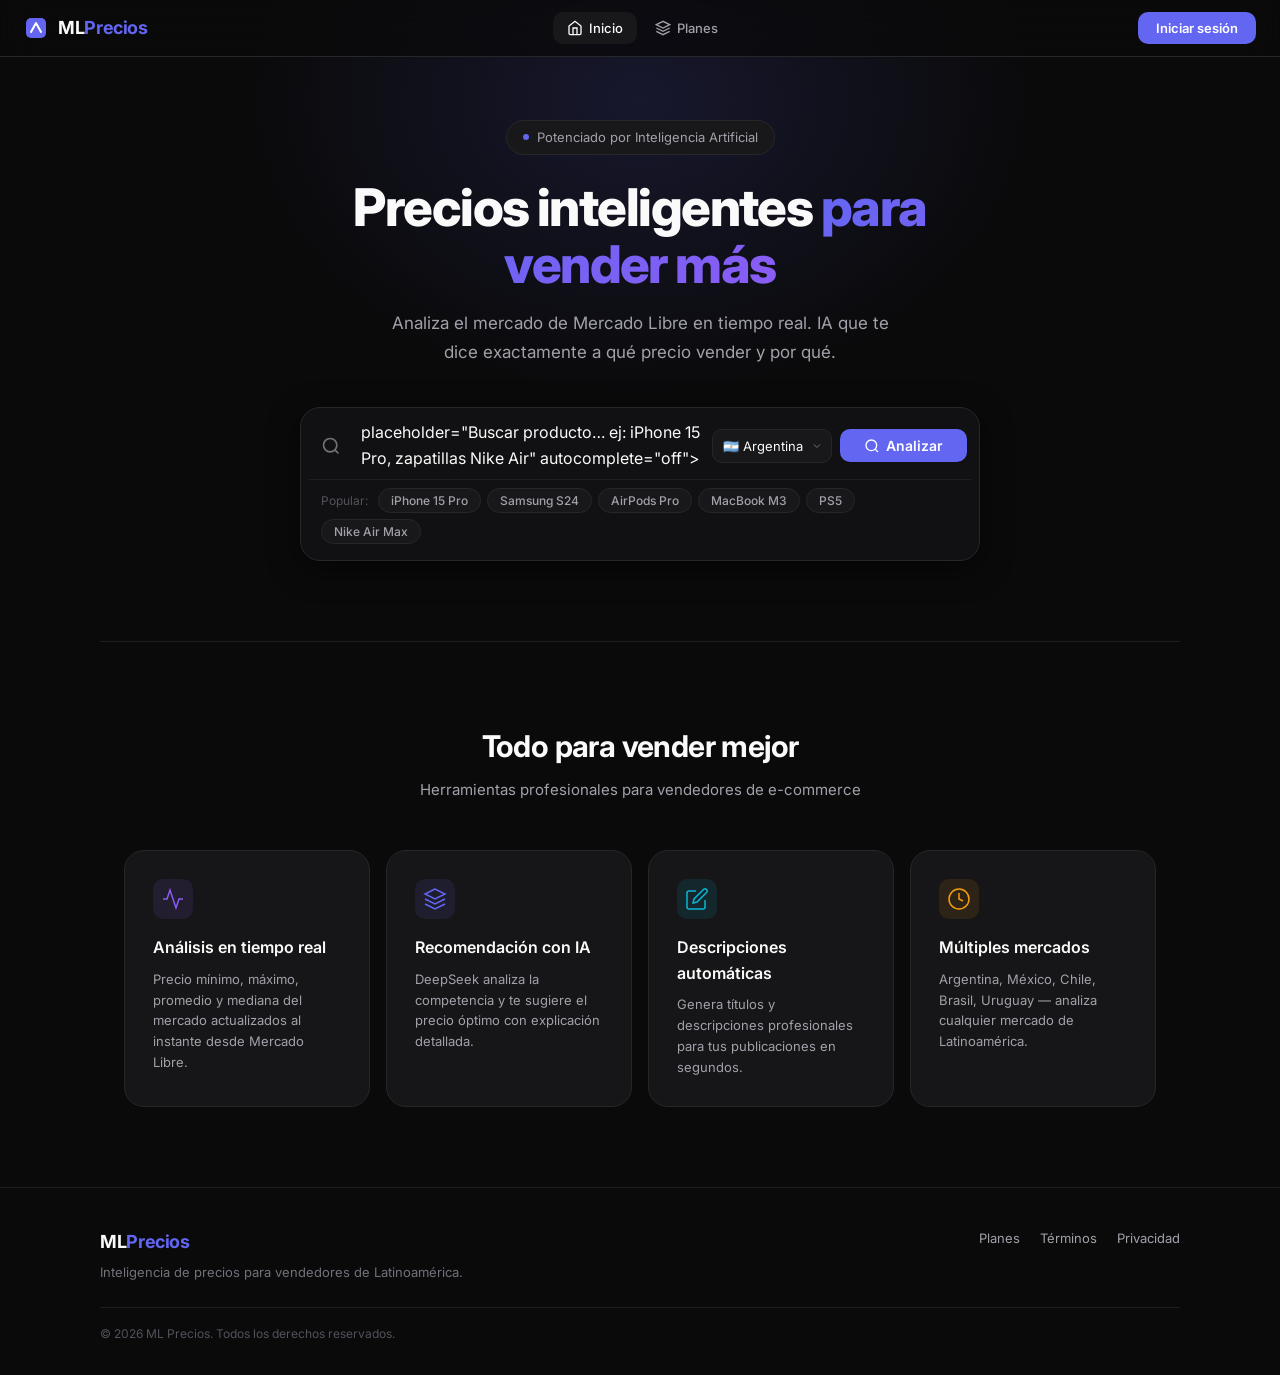
==== commit 3cc17d6c: "fix: clear button after input, hidden by default" ====
--- a/index.html
+++ b/index.html
@@ -92,7 +92,7 @@
       <div class="search-panel" id="searchPanel">
         <div class="search-row">
           <svg class="search-prefix" width="20" height="20" viewBox="0 0 24 24" fill="none" stroke="currentColor" stroke-width="2"><circle cx="11" cy="11" r="8"/><path d="m21 21-4.35-4.35"/></svg>
-          <button class="search-clear" id="searchClear" onclick="clearSearch()">✕</button><input type="text" class="search-input" id="searchInput" placeholder="Buscar producto… ej: iPhone 15 Pro, zapatillas Nike Air" autocomplete="off">
+          <input type="text" class="search-input" id="searchInput" oninput="toggleClear()"><button class="search-clear" id="searchClear" onclick="clearSearch()">✕</button> placeholder="Buscar producto… ej: iPhone 15 Pro, zapatillas Nike Air" autocomplete="off">
           <select class="site-select" id="siteSelect">
             <option value="MLA">🇦🇷 Argentina</option>
             <option value="MLM">🇲🇽 México</option>
--- a/style.css
+++ b/style.css
@@ -628,4 +628,4 @@
   .admin-tab { flex-shrink: 0; }
   .footer-inner { flex-direction: column; gap: 20px; }
 }
-.search-clear{position:absolute;right:260px;top:50%;transform:translateY(-50%);width:22px;height:22px;border-radius:50%;background:var(--bg-tertiary);border:1px solid var(--border-primary);color:var(--text-tertiary);font-size:12px;cursor:pointer;display:none;align-items:center;justify-content:center;z-index:2;line-height:1}.search-clear.show{display:flex}.search-clear:hover{color:var(--danger)}.search-row{position:relative}
+.search-clear{position:absolute;right:180px;top:50%;transform:translateY(-50%);width:22px;height:22px;border-radius:50%;background:var(--bg-tertiary);border:1px solid var(--border-primary);color:var(--text-tertiary);font-size:12px;cursor:pointer;display:none;align-items:center;justify-content:center;z-index:2;line-height:1}.search-clear.show{display:flex}.search-clear:hover{color:var(--danger)}.search-row{position:relative}
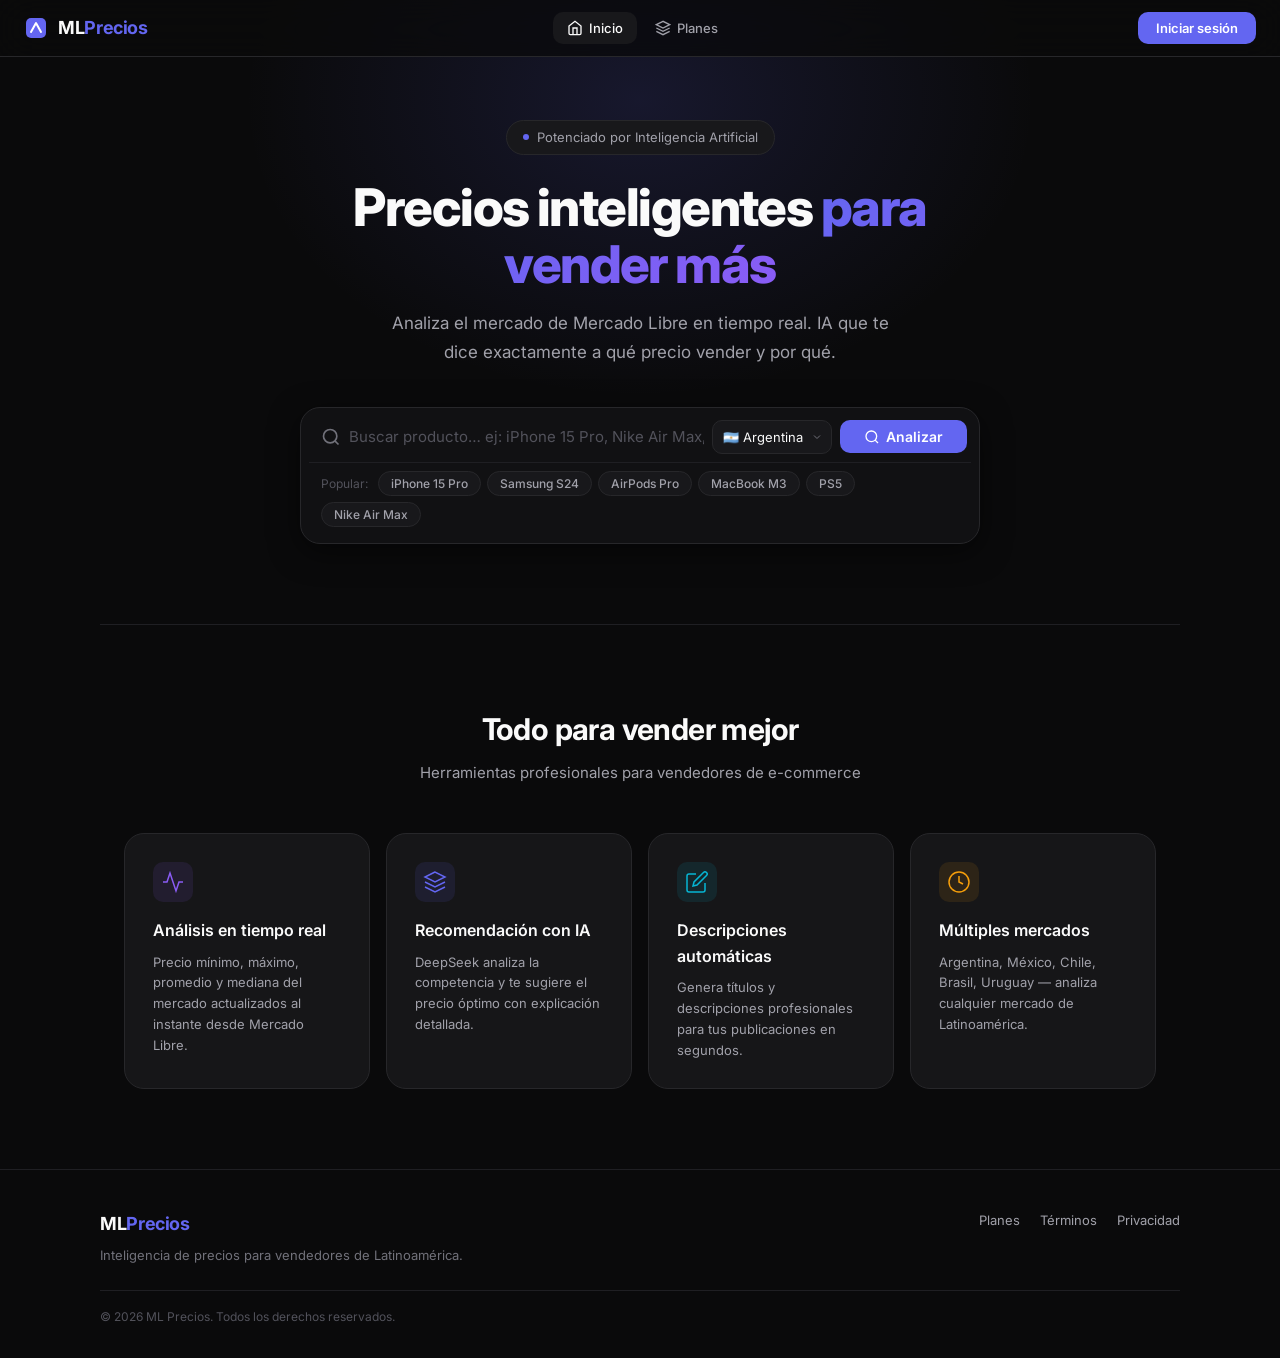
==== commit 06fa45cc: "fix: broken input HTML with placeholder" ====
--- a/index.html
+++ b/index.html
@@ -92,7 +92,7 @@
       <div class="search-panel" id="searchPanel">
         <div class="search-row">
           <svg class="search-prefix" width="20" height="20" viewBox="0 0 24 24" fill="none" stroke="currentColor" stroke-width="2"><circle cx="11" cy="11" r="8"/><path d="m21 21-4.35-4.35"/></svg>
-          <input type="text" class="search-input" id="searchInput" oninput="toggleClear()"><button class="search-clear" id="searchClear" onclick="clearSearch()">✕</button> placeholder="Buscar producto… ej: iPhone 15 Pro, zapatillas Nike Air" autocomplete="off">
+          <input type="text" class="search-input" id="searchInput" oninput="toggleClear()" placeholder="Buscar producto… ej: iPhone 15 Pro, Nike Air Max, Samsung S24" autocomplete="off"><button class="search-clear" id="searchClear" onclick="clearSearch()">✕</button>
           <select class="site-select" id="siteSelect">
             <option value="MLA">🇦🇷 Argentina</option>
             <option value="MLM">🇲🇽 México</option>
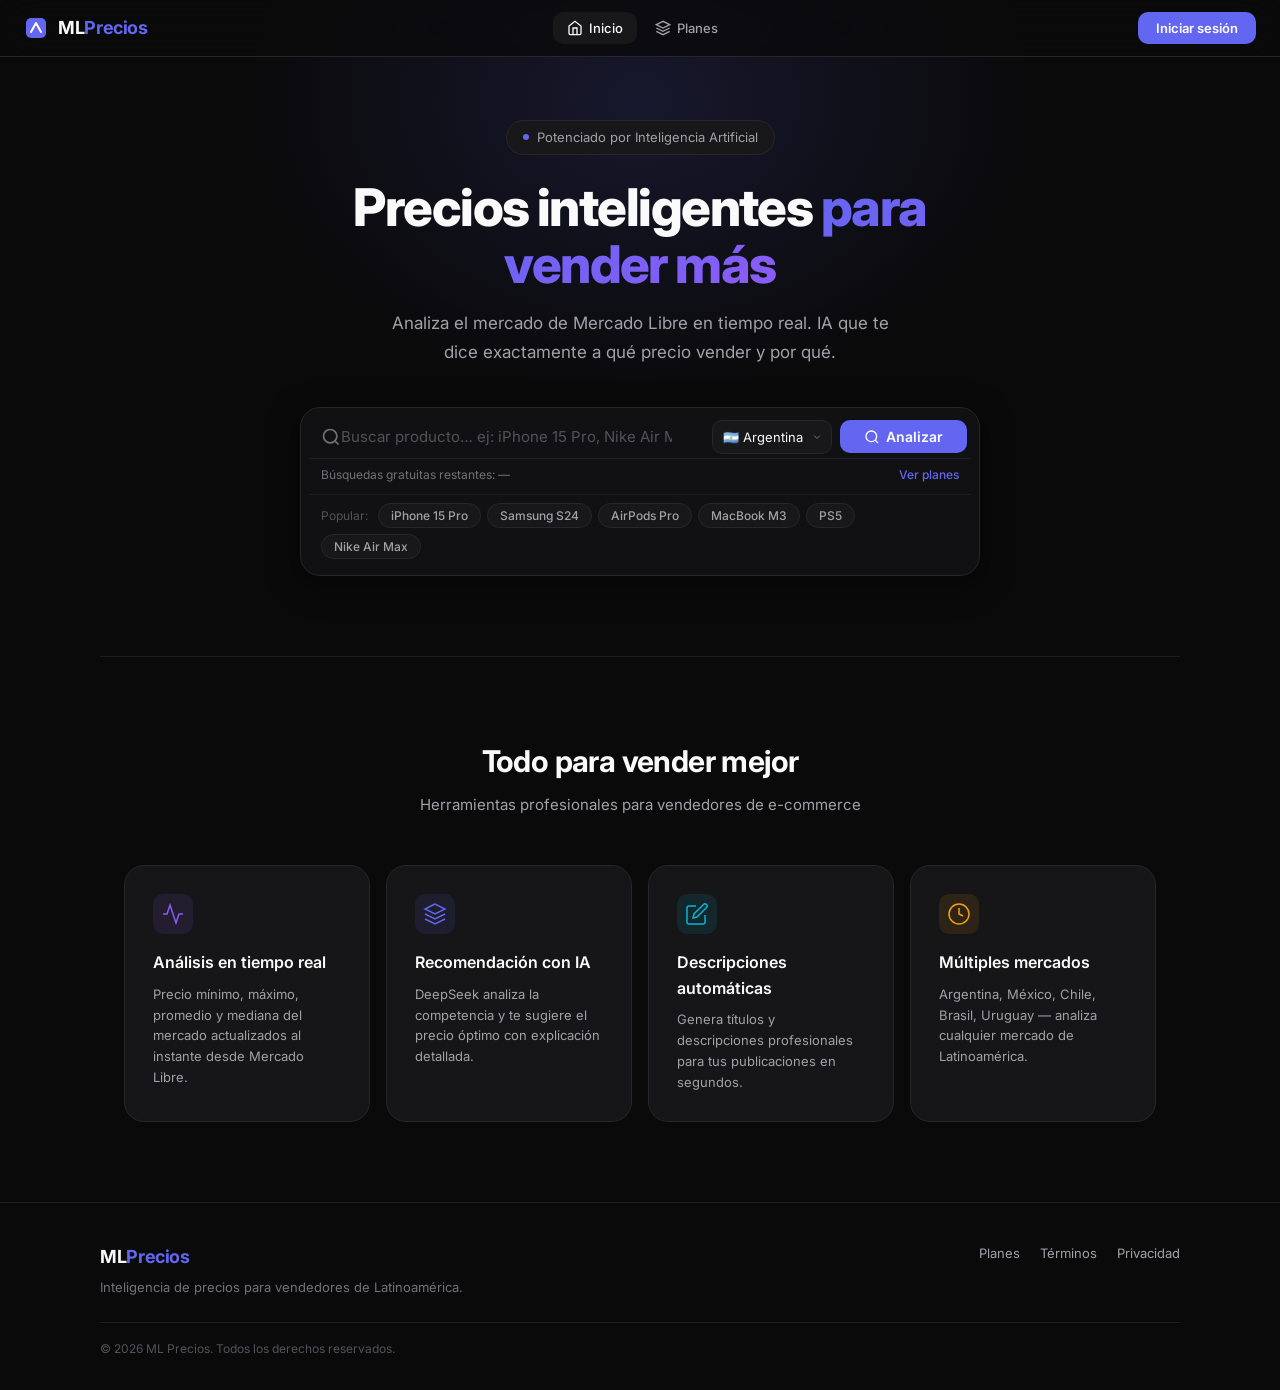
==== commit 7d2a2ab2: "Add files via upload" ====
--- a/index.html
+++ b/index.html
@@ -12,7 +12,7 @@
 <link rel="preconnect" href="https://fonts.googleapis.com">
 <link rel="preconnect" href="https://fonts.gstatic.com" crossorigin>
 <link href="https://fonts.googleapis.com/css2?family=Inter:wght@300;400;500;600;700;800;900&family=JetBrains+Mono:wght@400;500;600&display=swap" rel="stylesheet">
-<link rel="stylesheet" href="style.css?v=1784958420">
+<link rel="stylesheet" href="style.css?v=1785059337">
 </head>
 <body>
 
@@ -91,8 +91,12 @@
       </p>
       <div class="search-panel" id="searchPanel">
         <div class="search-row">
-          <svg class="search-prefix" width="20" height="20" viewBox="0 0 24 24" fill="none" stroke="currentColor" stroke-width="2"><circle cx="11" cy="11" r="8"/><path d="m21 21-4.35-4.35"/></svg>
-          <input type="text" class="search-input" id="searchInput" oninput="toggleClear()" placeholder="Buscar producto… ej: iPhone 15 Pro, Nike Air Max, Samsung S24" autocomplete="off"><button class="search-clear" id="searchClear" onclick="clearSearch()">✕</button>
+          <div class="search-input-wrap">
+            <svg class="search-prefix" width="20" height="20" viewBox="0 0 24 24" fill="none" stroke="currentColor" stroke-width="2"><circle cx="11" cy="11" r="8"/><path d="m21 21-4.35-4.35"/></svg>
+            <input type="text" class="search-input" id="searchInput" oninput="toggleClear();autocompleteSearch()" placeholder="Buscar producto… ej: iPhone 15 Pro, Nike Air Max, Samsung S24" autocomplete="off">
+            <button class="search-clear" id="searchClear" onclick="clearSearch()">✕</button>
+          </div>
+          <div class="search-suggestions" id="searchSuggestions"></div>
           <select class="site-select" id="siteSelect">
             <option value="MLA">🇦🇷 Argentina</option>
             <option value="MLM">🇲🇽 México</option>
@@ -105,6 +109,10 @@
             Analizar
           </button>
         </div>
+        <div class="search-usage" id="searchUsage">
+          <span id="searchUsageText">Búsquedas gratuitas restantes: —</span>
+          <a href="#" onclick="showPage('pricing');return false" class="search-upgrade-link">Ver planes</a>
+        </div>
         <div class="search-tags">
           <span class="tags-label">Popular:</span>
           <button class="tag" data-q="iPhone 15 Pro">iPhone 15 Pro</button>
@@ -166,7 +174,15 @@
         <input type="text" class="desc-input" id="describeInput" placeholder="Nombre del producto para generar descripción…">
         <button class="btn btn-secondary" id="describeBtn">Generar con IA</button>
       </div>
-      <div class="desc-result hidden" id="describeResult"></div><button class="btn btn-ghost copy-desc hidden" id="copyDescBtn" onclick="copyDescription()" style="margin-top:8px">Copiar descripcion</button>
+      <div class="desc-result-wrap hidden" id="describeResultWrap">
+        <div class="desc-result-header">
+          <span class="desc-result-label">Descripción generada</span>
+          <button class="btn-icon copy-desc hidden" id="copyDescBtn" onclick="copyDescription()" title="Copiar descripción">
+            <svg width="16" height="16" viewBox="0 0 24 24" fill="none" stroke="currentColor" stroke-width="2"><rect x="9" y="9" width="13" height="13" rx="2" ry="2"/><path d="M5 15H4a2 2 0 0 1-2-2V4a2 2 0 0 1 2-2h9a2 2 0 0 1 2 2v1"/></svg>
+          </button>
+        </div>
+        <div class="desc-result" id="describeResult"></div>
+      </div>
     </div>
   </section>
 
@@ -331,6 +347,6 @@
   </div>
 </div>
 
-<script src="app.js?v=1784958420"></script>
+<script src="app.js?v=1785059337"></script>
 </body>
 </html>
--- a/style.css
+++ b/style.css
@@ -202,15 +202,18 @@
 }
 .search-row {
   display: flex; align-items: center; gap: 8px;
-  padding: 4px;
+  padding: 4px; position: relative;
+}
+.search-input-wrap {
+  position: relative; flex: 1; display: flex; align-items: center;
 }
 .search-prefix {
   color: var(--text-tertiary); margin-left: 8px; flex-shrink: 0;
 }
 .search-input {
-  flex: 1; background: transparent; border: none;
+  flex: 1; background: transparent; border: none; outline: none;
   color: var(--text-primary); font-size: 15px;
-  padding: 6px 0; min-width: 0;
+  padding: 6px 32px 6px 0; min-width: 0;
 }
 .search-input::placeholder { color: var(--text-muted); }
 .site-select {
@@ -226,6 +229,18 @@
   padding: 8px 12px; border-top: 1px solid var(--border-secondary);
   margin-top: 4px;
 }
+.search-usage {
+  display: flex; align-items: center; justify-content: space-between;
+  padding: 6px 12px; font-size: 12px; color: var(--text-tertiary);
+  border-top: 1px solid var(--border-secondary);
+}
+.search-usage.low { color: var(--warning); }
+.search-usage.exhausted { color: var(--danger); background: rgba(239,68,68,0.05); }
+.search-upgrade-link {
+  color: var(--accent); text-decoration: none; font-size: 12px; font-weight: 500;
+  cursor: pointer;
+}
+.search-upgrade-link:hover { color: var(--accent-hover); }
 .tags-label { font-size: 12px; color: var(--text-muted); margin-right: 4px; }
 .tag {
   padding: 4px 12px; border-radius: 16px;
@@ -361,10 +376,27 @@
 }
 .desc-input:focus { border-color: var(--accent); }
 .desc-result {
-  margin-top: 16px; padding: 16px;
   background: var(--bg-tertiary); border-radius: var(--radius-md);
-  font-size: 14px; color: var(--text-secondary); line-height: 1.7;
-}
+  padding: 14px; font-size: 14px; line-height: 1.7;
+  color: var(--text-primary); white-space: pre-wrap; margin-top: 8px;
+}
+.desc-result-wrap { margin-top: 12px; display: none; }
+.desc-result-wrap.hidden { display: none; }
+.desc-result-wrap:not(.hidden) { display: block; }
+.desc-result-header {
+  display: flex; align-items: center; justify-content: space-between;
+  margin-bottom: 6px;
+}
+.desc-result-label { font-size: 12px; color: var(--text-tertiary); }
+.btn-icon {
+  background: var(--bg-tertiary); border: 1px solid var(--border-primary);
+  border-radius: var(--radius-md); color: var(--text-secondary);
+  cursor: pointer; width: 32px; height: 32px;
+  display: flex; align-items: center; justify-content: center;
+  transition: all .15s;
+}
+.btn-icon:hover { background: var(--bg-hover); color: var(--accent-hover); border-color: var(--accent); }
+.btn-icon.hidden { display: none; }
 
 /* ─── Features ─── */
 .features {
@@ -628,4 +660,5 @@
   .admin-tab { flex-shrink: 0; }
   .footer-inner { flex-direction: column; gap: 20px; }
 }
-.search-clear{position:absolute;right:180px;top:50%;transform:translateY(-50%);width:22px;height:22px;border-radius:50%;background:var(--bg-tertiary);border:1px solid var(--border-primary);color:var(--text-tertiary);font-size:12px;cursor:pointer;display:none;align-items:center;justify-content:center;z-index:2;line-height:1}.search-clear.show{display:flex}.search-clear:hover{color:var(--danger)}.search-row{position:relative}
+.search-clear{position:absolute;right:6px;top:50%;transform:translateY(-50%);width:20px;height:20px;border-radius:50%;background:var(--bg-tertiary);border:1px solid var(--border-primary);color:var(--text-tertiary);font-size:11px;cursor:pointer;display:none;align-items:center;justify-content:center;z-index:2;line-height:1;padding:0}.search-clear.show{display:flex}.search-clear:hover{background:var(--bg-hover);color:var(--danger)}
+.search-suggestions{position:absolute;top:100%;left:0;right:0;background:var(--bg2);border:1px solid var(--bor);border-radius:0 0 var(--r2) var(--r2);z-index:10;max-height:240px;overflow-y:auto;display:none}.search-suggestions.show{display:block}.ss-item{padding:10px 14px;font-size:13px;color:var(--t2);cursor:pointer;transition:.1s}.ss-item:hover{background:var(--bg3);color:var(--t1)}
